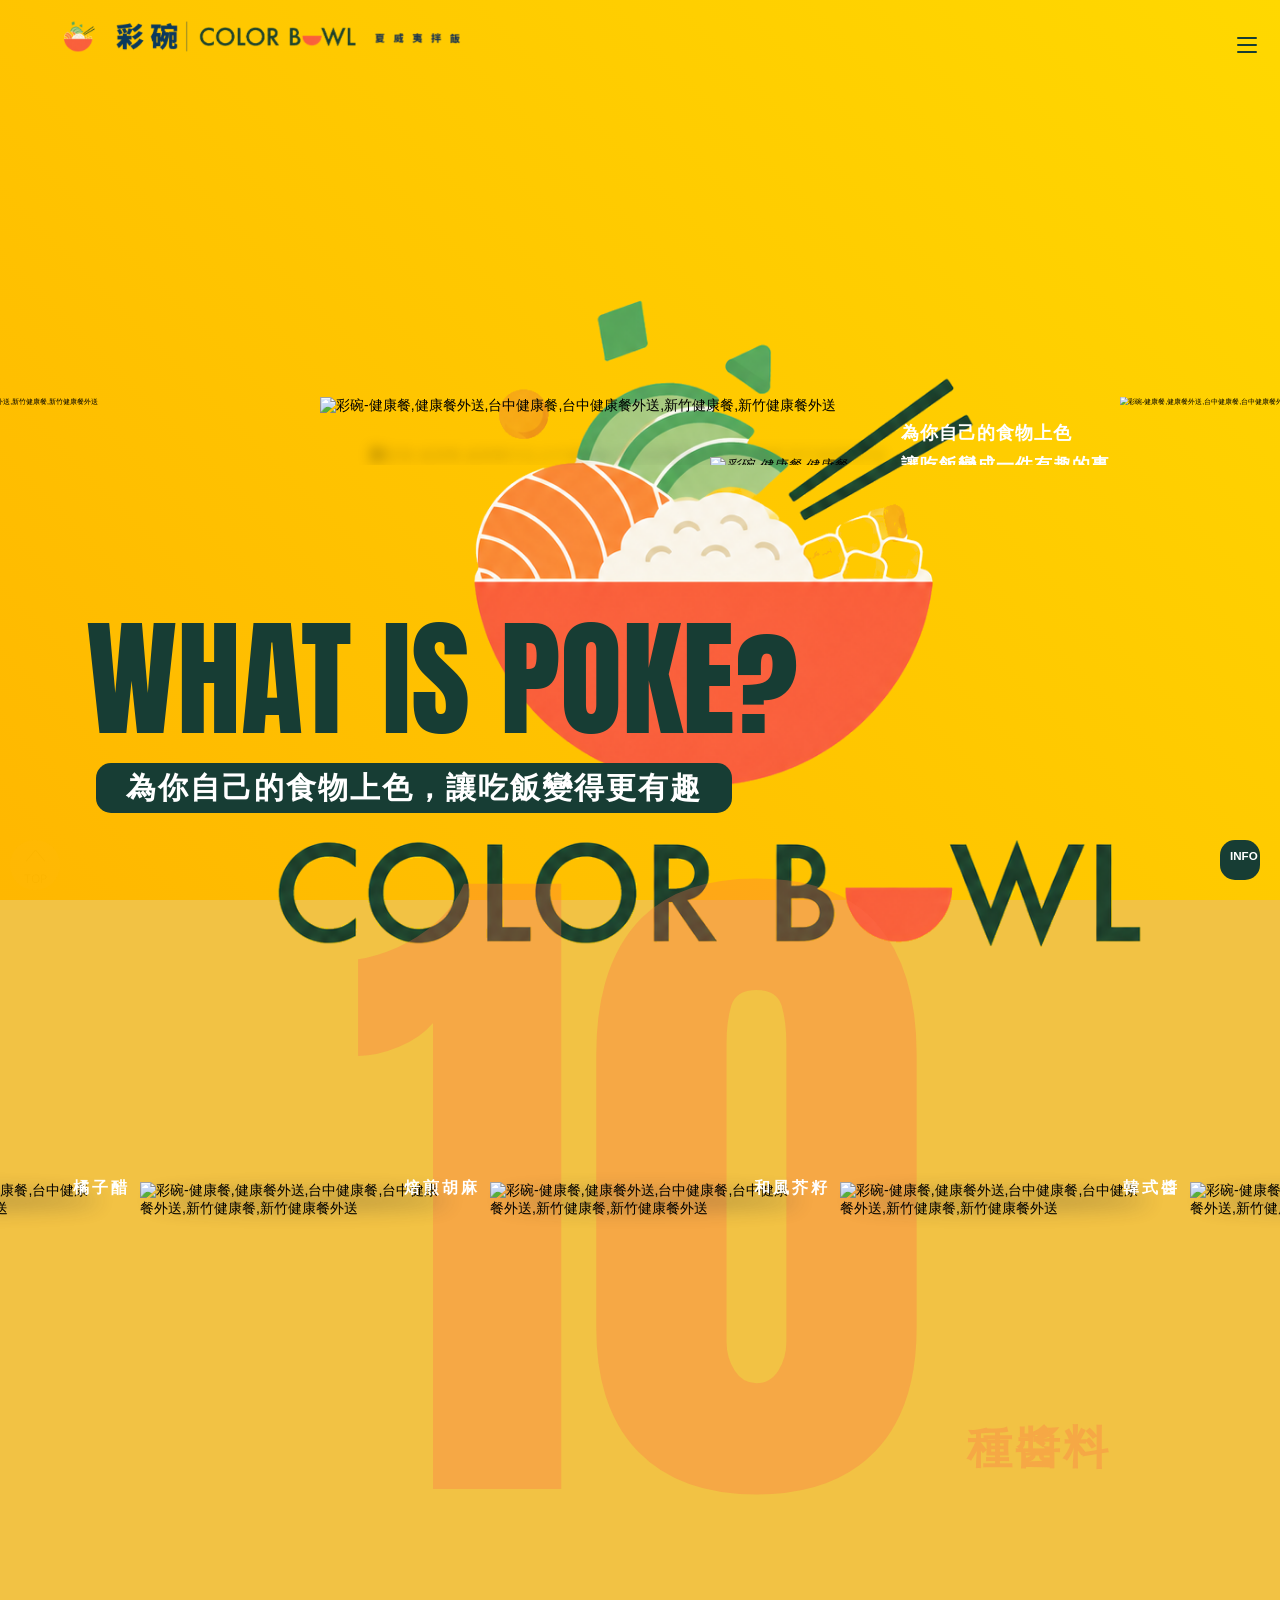
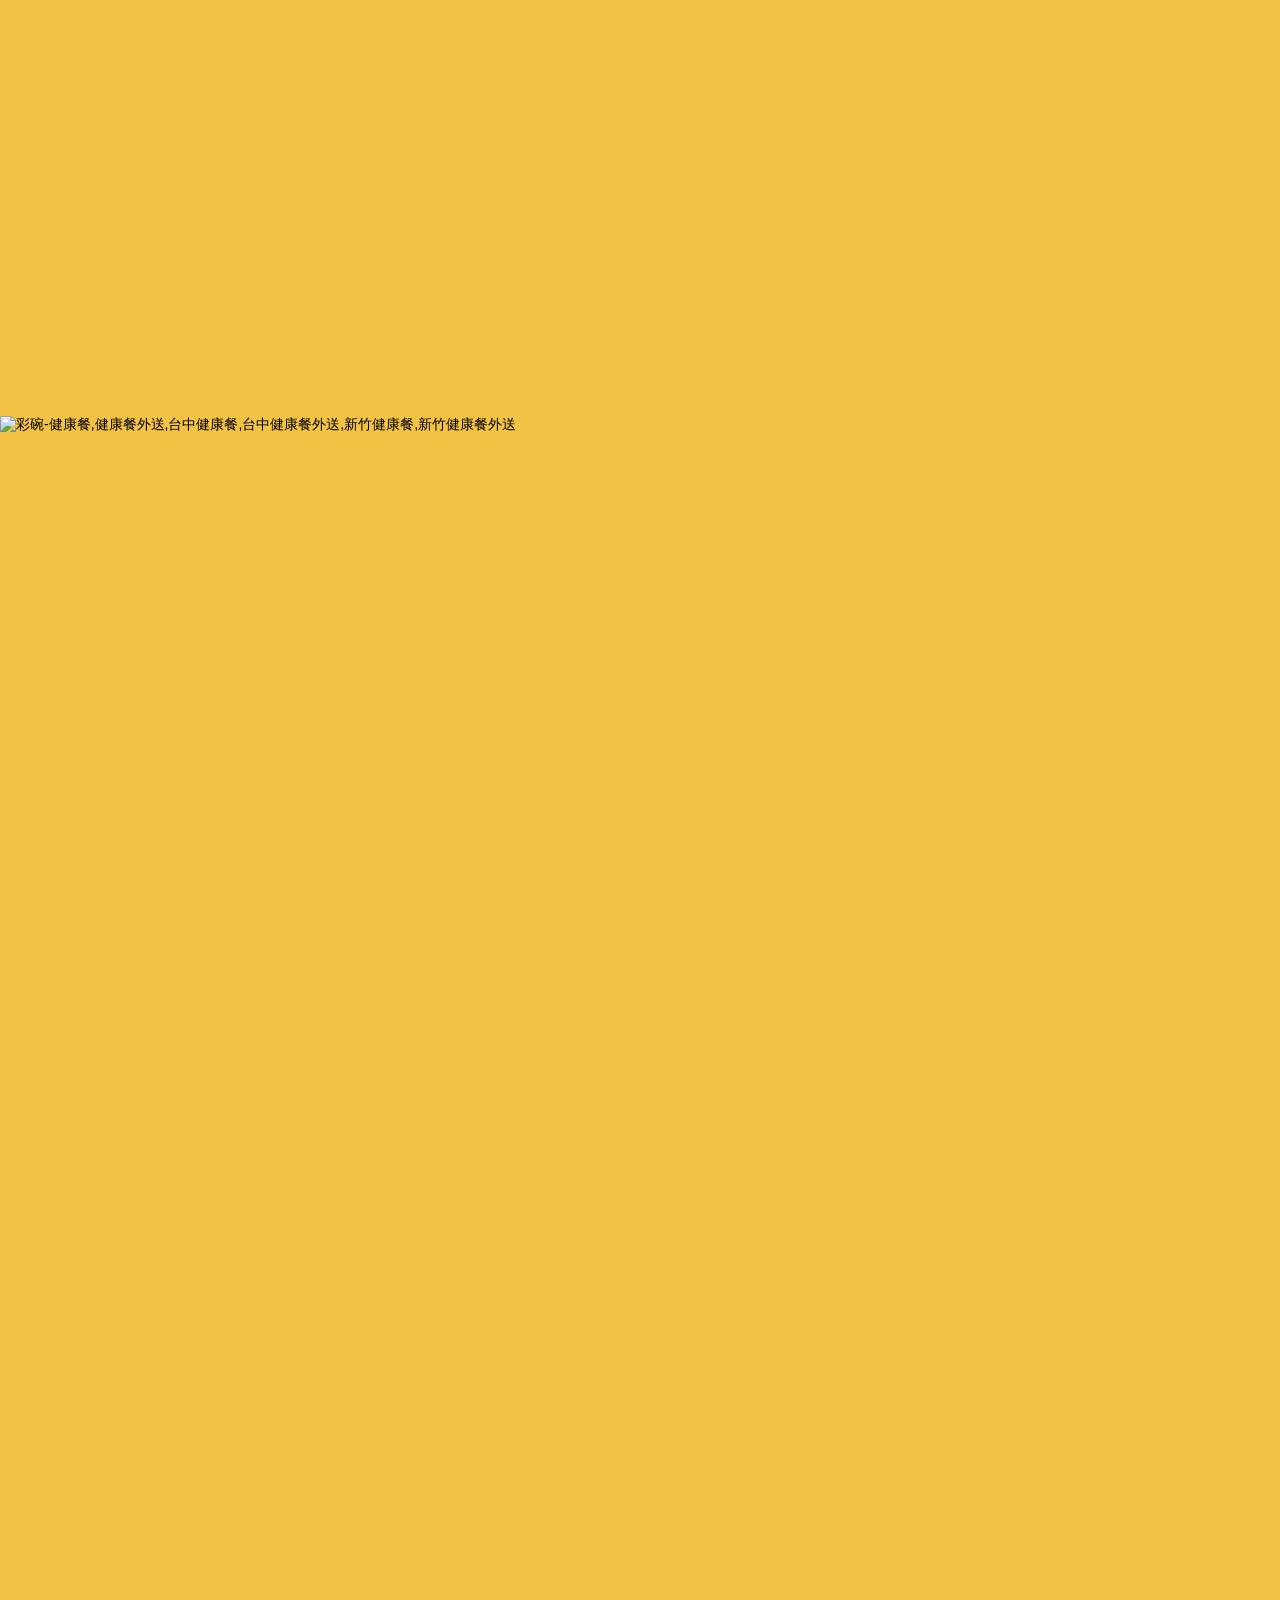
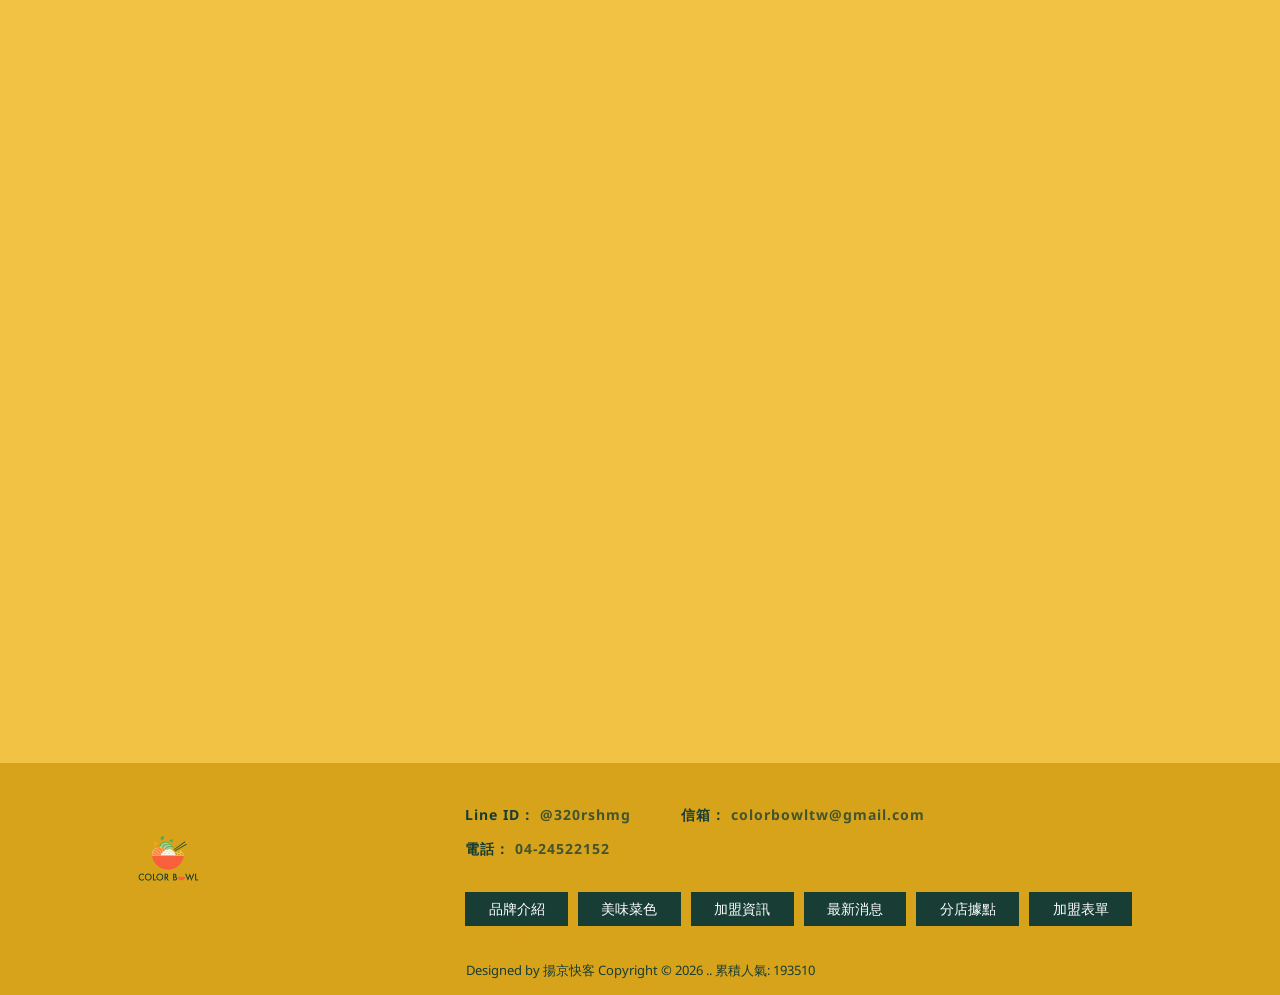
==== index.html @ 0ea14eca "第一次上傳彩碗網站" ====
<!DOCTYPE html>
<html lang="en">
<head>
<!-- 行銷 -->
<!-- Google tag (gtag.js) -->
<script async src="gtag.js"></script>
<script>
  window.dataLayer = window.dataLayer || [];
  function gtag(){dataLayer.push(arguments);}
  gtag('js', new Date());

  gtag('config', 'G-HPN5YJQFW4');
</script><script type="application/ld+json">{
    "@context": "https://schema.org",
    "@graph": [
        {
            "@type": "Organization",
            "@id": "https://www.colorbowlpoke.com#organization",
            "name": "彩碗 ColorBowl Poke || 夏威夷拌飯 || 夏威夷蓋飯 || 健康餐加盟 || 夏威夷拌飯加盟 || 夏威夷蓋飯加盟",
            "url": "https://www.colorbowlpoke.com",
            "logo": "images/new_logo_transparent.png",
            "image": "images/new_logo_transparent.png",
            "contactPoint": {
                "@type": "ContactPoint",
                "telephone": "04-24522152",
                "contactType": "customer service",
                "availableLanguage": [
                    "Chinese"
                ]
            },
            "address": {
                "@type": "PostalAddress",
                "streetAddress": "忠誠街99號1樓",
                "addressLocality": "台中市",
                "addressRegion": "西區",
                "postalCode": "403",
                "addressCountry": "TW"
            },
            "sameAs": [
                "https://www.facebook.com/colorbowlpoke/?locale=zh_TW",
                "https://line.me/R/ti/p/%40320rshmg",
                "https://www.instagram.com/colorbowlpoke/"
            ]
        }
    ]
}</script><link rel="stylesheet" type="text/css" href="https://www.workband.com.tw/module/swiper-bundle.min.css" /><script type="text/javascript" src="https://www.workband.com.tw/module/swiper-bundle.min.js"></script><script type="text/javascript" src="https://www.workband.com.tw/module/swiper-config.js"></script>
<link rel="stylesheet" type="text/css" href="css/all.css" />


<!-- Meta Pixel Code -->
<script>
    ! function(f, b, e, v, n, t, s) {
        if (f.fbq) return;
        n = f.fbq = function() {
            n.callMethod ?
                n.callMethod.apply(n, arguments) : n.queue.push(arguments)
        };
        if (!f._fbq) f._fbq = n;
        n.push = n;
        n.loaded = !0;
        n.version = '2.0';
        n.queue = [];
        t = b.createElement(e);
        t.async = !0;
        t.src = v;
        s = b.getElementsByTagName(e)[0];
        s.parentNode.insertBefore(t, s)
    }(window, document, 'script',
        'https://connect.facebook.net/en_US/fbevents.js');
    fbq('init', '3121396244915921');
    fbq('track', 'PageView');
</script>
<noscript><img height="1" width="1" style="display:none"
        src="https://www.facebook.com/tr?id=3121396244915921&ev=PageView&noscript=1" /></noscript>
<!-- End Meta Pixel Code -->

<!--[if lt IE 9]><script src="js/html5.js"></script><![endif]-->
	<meta charset="UTF-8">
	<meta http-equiv="X-UA-Compatible" content="IE=edge,chrome=1">
	<meta http-equiv="Content-Language" content="zh-Tw">
	<meta http-equiv="Content-Type" content="text/html; charset=utf-8">
	<meta http-equiv="Content-Script-Type" content="text/javascript">
	<meta http-equiv="Content-Style-Type" content="text/css">
	<meta name="viewport" content="width=device-width, initial-scale=1.0">
	
	<meta property="og:locale" content="zh_TW" />
	<meta property="og:type" content="website" />
	<meta property="og:site_name" content="彩碗 ColorBowl Poke || 夏威夷拌飯 || 夏威夷蓋飯 || 健康餐加盟 || 夏威夷拌飯加盟 || 夏威夷蓋飯加盟" />
	<meta property="og:title" content="彩碗 ColorBowl Poke || 夏威夷拌飯 || 夏威夷蓋飯 || 健康餐加盟 || 夏威夷拌飯加盟 || 夏威夷蓋飯加盟" />
	<meta property="og:description" content="搭配醬料拌上米飯或生菜吃，主要以原形食物為主，搭配蛋白質，新鮮的蔬果，非常適合崇尚健康飲食族群。我們發現醬汁是增添豐富口味的精神來源，於是彩碗研發超過10種醬料，加入更多新鮮蔬果、以及多種蛋白質來源選擇，做出風味更多元的多樣搭配吃法，讓客人為自己的食物上色，讓吃飯變得更豐富有趣。" />
	<meta property="og:url" content="www.colorbowlpoke.com" />
		<meta property="og:image" content="images/new_logo_transparent.png" />
	

	<title>彩碗 ColorBowl Poke || 夏威夷拌飯 || 夏威夷蓋飯 || 健康餐加盟 || 夏威夷拌飯加盟 || 夏威夷蓋飯加盟</title>
	<meta name="keywords" content="健康餐,台中健康餐,西區健康餐,新竹健康餐,健康餐外送,台中健康餐外送,西區健康餐外送,新竹健康餐外送,健康餐推薦,台中健康餐推薦,西區健康餐推薦,新竹健康餐推薦,餐飲創業加盟,台中餐飲創業加盟,西區餐飲創業加盟,新竹餐飲創業加盟,健康餐加盟,台中健康餐加盟,西區健康餐加盟,新竹健康餐加盟,夏威夷拌飯加盟,台中夏威夷拌飯加盟,西區夏威夷拌飯加盟,新竹夏威夷拌飯加盟,夏威夷蓋飯加盟,台中夏威夷蓋飯加盟,西區夏威夷蓋飯加盟,新竹夏威夷蓋飯加盟,輕食餐加盟,台中輕食餐加盟,西區輕食餐加盟,新竹輕食餐加盟,輕食餐加盟推薦,台中輕食餐加盟推薦,西區輕食餐加盟推薦,新竹輕食餐加盟推薦,輕食餐創業加盟,台中輕食餐創業加盟,西區輕食餐創業加盟,新竹輕食餐創業加盟,餐飲創業加盟推薦,台中餐飲創業加盟推薦,西區餐飲創業加盟推薦,新竹餐飲創業加盟推薦,餐飲小資創業加盟,台中餐飲小資創業加盟,西區餐飲小資創業加盟,新竹餐飲小資創業加盟,小資創業加盟,台中小資創業加盟,西區小資創業加盟,新竹小資創業加盟,夏威夷拌飯,台中夏威夷拌飯,西區夏威夷拌飯,新竹夏威夷拌飯,夏威夷拌飯外送,台中夏威夷拌飯外送,西區夏威夷拌飯外送,新竹夏威夷拌飯外送夏威夷拌飯推薦,台中夏威夷拌飯推薦,西區夏威夷拌飯推薦,新竹夏威夷拌飯推薦,健康餐店,台中健康餐店,西區健康餐店,新竹健康餐店,減脂餐,台中減脂餐,西區減脂餐,新竹減脂餐,減脂餐外送,台中減脂餐外送,西區減脂餐外送,新竹減脂餐外送,減脂餐推薦,台中減脂餐推薦,西區減脂餐推薦,新竹減脂餐推薦,健身餐,台中健身餐,西區健身餐,新竹健身餐,健身餐推薦,台中健身餐推薦,西區健身餐推薦,新竹健身餐推薦,健身餐外送,台中健身餐外送,西區健身餐外送,新竹健身餐外送,夏威夷蓋飯,台中夏威夷蓋飯,西區夏威夷蓋飯,新竹夏威夷蓋飯,夏威夷蓋飯推薦,台中夏威夷蓋飯推薦,西區夏威夷蓋飯推薦,新竹夏威夷蓋飯推薦,健康餐加盟,台中健康餐加盟,西區健康餐加盟,新竹健康餐加盟,健康餐加盟推薦,台中健康餐加盟推薦,西區健康餐加盟推薦,新竹健康餐加盟推薦,健康餐創業,台中健康餐創業,西區健康餐創業,新竹健康餐創業,外帶夏威夷拌飯,台中外帶夏威夷拌飯,西區外帶夏威夷拌飯,新竹外帶夏威夷拌飯,夏威夷拌飯外送,台中夏威夷拌飯外送,西區夏威夷拌飯外送,新竹夏威夷拌飯外送,夏威夷拌飯加盟,台中夏威夷拌飯加盟,西區夏威夷拌飯加盟,新竹夏威夷拌飯加盟,夏威夷拌飯加盟推薦,台中夏威夷拌飯加盟推薦,西區夏威夷拌飯加盟推薦,新竹夏威夷拌飯加盟推薦,客製化健康餐,台中客製化健康餐,西區客製化健康餐,新竹客製化健康餐,客製化健康餐推薦,台中客製化健康餐推薦,西區客製化健康餐推薦,新竹客製化健康餐推薦,低GI餐盒,台中低GI餐盒,西區低GI餐盒,新竹低GI餐盒,低GI餐盒推薦,台中低GI餐盒推薦,西區低GI餐盒推薦,新竹低GI餐盒推薦,低熱量餐盒,台中低熱量餐盒,西區低熱量餐盒,新竹低熱量餐盒,低熱量餐盒推薦,台中低熱量餐盒推薦,西區低熱量餐盒推薦,新竹低熱量餐盒推薦,辦公室便當,台中辦公室便當,西區辦公室便當,新竹辦公室便當,辦公室便當推薦,台中辦公室便當推薦,西區辦公室便當推薦,新竹辦公室便當推薦," />
	<meta name="description" content="搭配醬料拌上米飯或生菜吃，主要以原形食物為主，搭配蛋白質，新鮮的蔬果，非常適合崇尚健康飲食族群。我們發現醬汁是增添豐富口味的精神來源，於是彩碗研發超過10種醬料，加入更多新鮮蔬果、以及多種蛋白質來源選擇，做出風味更多元的多樣搭配吃法，讓客人為自己的食物上色，讓吃飯變得更豐富有趣。" />
	<link rel="shortcut icon" href="images/new_logo.png">

<!-- -->
<script type="text/javascript" src="js/jquery-1.11.3.min.js"></script>
<script type="text/javascript" src="js/jquery.easing.1.3.js"></script>
<script type="text/javascript" src="js/jquery.mmenu.all.js"></script>

<script type="text/javascript" src="js/swiper-bundle.min.js"></script><!-- update by ping at 202409 -->

<link rel="stylesheet" type="text/css" href="css/normalize.css" />
<link rel="stylesheet" type="text/css" href="css/animate.min.css" />
<link rel="stylesheet" type="text/css" href="css/menu.css" />
<link rel="stylesheet" type="text/css" href="css/menu_v3_2023.css" />
<link rel="stylesheet" type="text/css" href="css/swiper-bundle.min.css" /><!-- update by ping at 202409 -->
<link rel="stylesheet" type="text/css" href="css/custom.css" />


    <script>
      (function () {
        var introKey = "colorbowlLogoIntroSeen";
        try {
          if (sessionStorage.getItem(introKey) === "1") {
            document.documentElement.classList.add("skip-logo-intro");
          } else {
            sessionStorage.setItem(introKey, "1");
          }
        } catch (error) {}
      })();
    </script>
    <!-- NEW LOGO LOADING ANIMATION -->
    <style>
      .skip-logo-intro .action {
        display: none !important;
      }
      .skip-logo-intro .all {
        clip-path: none !important;
        -webkit-clip-path: none !important;
        animation: none !important;
      }
      .skip-logo-intro [data-animate-in].in-view.wait {
        transition-delay: 0s !important;
      }
      .skip-logo-intro .pageIndex .header_area .stellarnav .menu-toggle,
      .skip-logo-intro .pageIndex .stellarnav .call-btn-mobile,
      .skip-logo-intro .pageIndex .stellarnav .location-btn-mobile,
      .skip-logo-intro .pageIndex .nav-header,
      .skip-logo-intro .pageIndex .info_fix {
        opacity: 1 !important;
        animation-delay: 0s !important;
        animation: none !important;
        transform: none !important;
      }
      .action { 
        background: linear-gradient(45deg, #ffb700 0%, #ffd800 100%) !important; 
      }
      .new-action-logo {
        max-width: 280px;
        width: 70vw;
        height: auto;
        opacity: 0;
        transform: scale(0.6);
        animation: logo-entrance 1.8s forwards cubic-bezier(0.175, 0.885, 0.32, 1.275);
        animation-delay: 0.5s;
      }
      @keyframes logo-entrance {
        0% { opacity: 0; transform: scale(0.6); }
        100% { opacity: 1; transform: scale(1); }
      }
    </style>
    
</head>

<body class="pageIndex">

<div id="page">



<header class="header_area">
  <div class="main_header_area animated">
    <div class="container">
      <nav id="navigation1" class="navigation">
        
        <div class="nav-header">
          <a class="nav-brand" href="index.html"><img src="images/nav_logo_colorbowl_new.png" alt="彩碗 ColorBowl Poke || 夏威夷拌飯 || 夏威夷蓋飯 || 健康餐加盟 || 夏威夷拌飯加盟 || 夏威夷蓋飯加盟"/><h1>彩碗 ColorBowl Poke || 夏威夷拌飯 || 夏威夷蓋飯 || 健康餐加盟 || 夏威夷拌飯加盟 || 夏威夷蓋飯加盟</h1></a>
        </div>

        <div class="me_tp_features">
					
										<div class="tp_links">
						<a target="_blank" class="me_tp_fb" href="https://www.facebook.com/colorbowlpoke/?locale=zh_TW"><i class="fa-brands fa-facebook"></i></a>						<a target="_blank" class="me_tp_line" href="https://line.me/R/ti/p/%40320rshmg"><i class="fa-brands fa-line"></i></a>						<a target="_blank" class="me_tp_call" href="tel:04-24522152"><i class="fa-solid fa-phone-volume"></i></a>						<a target="_blank" class="me_tp_mail" href="mailto:colorbowltw@gmail.com"><i class="far fa-envelope"></i></a>						<a class="me_tp_ig" target="_blank" href="https://www.instagram.com/colorbowlpoke/"><i class="fa-brands fa-instagram"></i></a>					</div><!--tp_links-->
					
					<div class="tp_lang">
						                                    					</div><!--tp_links-->

				</div><!--me_tp_features-->

				<div class="stellarnav">
					<ul class="anchorList">
												<li >
								<a href="index.html" >
																	<b>品牌介紹</b>
									<b>About</b>
																</a>
														</li>
												<li >
								<a href="menu.html" >
																	<b>美味菜色</b>
									<b>Dish</b>
																</a>
														</li>
												<li >
								<a href="franchise.html" >
																	<b>加盟資訊</b>
									<b>Franchise</b>
																</a>
														</li>
												<li >
								<a href="news.html" >
																	<b>最新消息</b>
									<b>News</b>
																</a>
														</li>
												<li >
								<a href="location.html" >
																	<b>分店據點</b>
									<b>Location</b>
																</a>
														</li>
												<li >
								<a href="franchise.html" target="_blank">
																	加盟表單																</a>
														</li>
												
						
					</ul>
				</div><!-- .stellarnav -->
				
      </nav><!--navigation-->
    </div>
  </div>
</header>
<div class="bannerindex">
	<div class="swiper-banner">
      <div class="swiper-wrapper">
        <div class="swiper-slide centerBig"><img src="https://www.workband.com.tw/store_image/colorbowl/A173631581259.webp" /></div>        <div class="swiper-slide"><img src="https://www.workband.com.tw/store_image/colorbowl/B173631581308.webp" /></div>                              </div>
    </div>
		<div class="swiper-pagination"></div>
</div>

<script type="text/javascript">
	
  var trList = ['leftUp', 'moveRight', 'moveDown', 'centerBig', 'rightDownBig'];
  var bannerSwiper = new Swiper('.swiper-banner', {
		speed: 1000,
		centeredSlides: true,
		effect: 'fade',
		pagination: {
				el: ".swiper-pagination",
				clickable: true,
		},
		on: {
			slideChangeTransitionStart: function(swiper) {
				let nextSlide = swiper.slides[swiper.activeIndex];
				let randomClass = trList[Math.floor(Math.random() * 5)];
				nextSlide.classList.add(randomClass);
			},
			slideChangeTransitionEnd: function(swiper) {
				let prevSlide = swiper.slides[swiper.previousIndex];
				prevSlide.className = "swiper-slide";
			},
		},
  });
	
	$(document).ready(function() {
		if ($('body').hasClass('hideWindow')){
			bannerSwiper.autoplay.stop();
			$('.swiper-banner').find('.swiper-slide:first-child').removeClass('centerBig')
		} else {
		   bannerSwiper.autoplay.start();
		}
	})
</script>


<div class="mobile_wp">
	</div>


<div id="content_main">

			
	
	    
		
    		
						
	    		
	
	    
		
	<div class="edit_part">
		<section class="show_content fadeInUp animated15">
			<!-- 以下為編輯器 -->
			<section class="animated15 fadeInUp show_content"><script src=https://pic03.eapple.com.tw/yk_js_web/scrollfade.js></script><style>body{margin:0}[data-animate-in]{opacity:0;transition:transform 2s ease,opacity 2s ease}[data-animate-in=up]{transform:translate3d(0,10%,0)}[data-animate-in=left]{transform:translate3d(-5%,0,0)}[data-animate-in=right]{transform:translate3d(5%,0,0)}[data-animate-in=down]{transform:translate3d(0,-10%,0)}[data-animate-in=fadeIn]{transform:translate3d(0,0,0)}[data-animate-in=scaleIn]{transform:scale(.7)}[data-animate-in].in-view{opacity:1;transform:translate3d(0,0,0);-webkit-transform:translate3d(0,0,0);transition:transform 2s ease,opacity 2s ease}[data-animate-in].in-view.wait{transition-delay:5.8s}.headerSticky [data-animate-in].in-view.wait{transition-delay:0s}.fade-in{opacity:0;transition:opacity 1s ease}.edit,.show_content{width:100%;padding:0;margin:auto}.edit_part,.main_part{max-width:100%;padding:0;width:100%}.tag_label{position:absolute}.tag_label h2,.tag_label h3,.tag_label h4,.tag_label h5,.tag_label h6{font-size:0;margin:0;padding:0;opacity:0;display:inline-block}.all *{box-sizing:border-box;word-break:normal}.all{position:relative;max-width:1920px;width:100%;margin:0 auto;overflow:hidden;background-color:transparent;font-family:"Noto Sans TC",sans-serif;font-size:var(--f16);z-index:99999999999999}.all img{width:auto;max-width:100%;vertical-align:middle}.all a{text-decoration:none;color:inherit;transition:.5s ease}.all li{list-style:none}.all ol{padding:0}.all figure,.all h2,.all h3,.all h4,.all h5,.all h6,.all p{margin:0;font-size:inherit}.all section{overflow:initial}.all{--f1000:1000px;--f184:184px;--f140:140px;--f60:60px;--f55:55px;--f40:40px;--f32:32px;--f30:30px;--f24:24px;--f20:20px;--f18:18px;--f16:16px}@media screen and (max-width:1700px){.all{--f1000:55vw;--f184:10vw;--f140:7vw;--f60:50px;--f55:45px;--f40:30px;--f32:28px;--f30:26px;--f24:22px;--f20:18px;--f18:16px;--f16:14px}}@media screen and (max-width:1200px){.all{--f1000:65vw;--f60:6vw;--f55:4vw;--f40:28px;--f32:26px;--f30:24px}}@media screen and (max-width:768px){.all{--f1000:70vw;--f184:10vw;--f140:8vw;--f60:6vw;--f55:4.5vw;--f40:26px;--f32:24px;--f30:22PX;--f24:20px;--f20:14px;--f16:12px}}@media screen and (max-width:600px){.all{--f1000:100vw;--f55:40px;--f40:20px;--f32:26px;--f30:18px;--f24:18px;--f20:12px}}@media screen and (max-width:500px){.all{--f55:35px;--f40:16px;--f32:20px;--f30:16px}}@media screen and (max-width:425px){.all{--f55:30px;--f40:16px;--f32:22px;--f30:14px}}@keyframes wobble-shake{16.65%{transform:rotate(8deg)}33.3%{transform:rotate(-6deg)}49.95%{transform:rotate(4deg)}66.6%{transform:rotate(-2deg)}83.25%{transform:rotate(1deg)}100%{transform:rotate(0)}}@keyframes scale{0%{transform:scale(0);opacity:1}50%{transform:scale(1);opacity:1}95%{opacity:1}100%{transform:scale(1);opacity:0}}@keyframes shake{0%{transform:rotate(5deg)}50%{transform:rotate(-5deg)}100%{transform:rotate(5deg)}}@keyframes updown{0%{transform:translate(0,0)}50%{transform:translate(0,-15px)}100%{transform:translate(0,0)}}@keyframes scroll{0%{rotate:0}100%{rotate:45deg}}@keyframes scroll-2{0%{rotate:0}100%{rotate:10deg}}.index_01{background:url(https://pic03.eapple.com.tw/colorbowl/index_bg01.jpg) top center no-repeat;position:relative}.index_01>figure{width:fit-content;position:absolute;top:100px;right:0}.index_01>figure img{animation:updown 3s infinite}.index_01 section{position:relative;z-index:2;padding:500px 0 0}.index_01 article{position:relative}.index_01 .swiper-slide{padding-bottom:15px;transition:.5s ease;transform-origin:top center;transform:scale(.5)}.index_01 .swiper-slide>img{filter:none;transition:all 1s cubic-bezier(.73, .08, .11, .99)}.index_01 .swiper-slide-active>img{filter:drop-shadow(50px 50px 6px rgba(0, 0, 0, .2));animation:mover 1s ease-out forwards .15s;transition:all 1s cubic-bezier(.73, .08, .11, .99)}.index_01 .swiper-slide-active{position:relative;transform:scale(1)}.index_01 .swiper-slide span{opacity:0;transform:scale(.5);transition:all 1s cubic-bezier(.73, .08, .11, .99)}.index_01 .swiper-slide-active span{opacity:1;transform:scale(1);transition:all 1s cubic-bezier(.73, .08, .11, .99)}.index_01 .swiper-button-next,.index_01 .swiper-button-prev{display:none}.index_01 dl{display:flex;align-items:flex-start;justify-content:space-between;position:absolute;max-width:1655px;width:calc(100% - 40px);top:150px;left:50%;margin:0;transform:translateX(-50%);z-index:2;opacity:0;transition:.5s ease}.index_01 .swiper-slide-active dl{opacity:1}.index_01 dd{max-width:95px;width:100%;margin:0}.index_01 dd img{animation:wobble-shake 1s infinite}.index_01 dt{display:flex;align-items:flex-start;justify-content:space-between;max-width:515px;width:100%;margin:-50px -270px 0 0}.index_01 em{display:block;max-width:242px;width:100%;animation:scale 3s infinite;transform-origin:0 100%;padding-top:40px}.index_01 span{display:block;font-size:var(--f20);font-weight:900;line-height:180%;letter-spacing:1px;color:#fff}.index_bg_01{background:url(https://pic03.eapple.com.tw/colorbowl/index_bg02.jpg) top center no-repeat;background-size:cover}.index_02{margin-top:-155px}.index_02 p:nth-of-type(1){font-size:var(--f20)}.index_02 section{max-width:1525px;width:calc(100% - 40px);margin:0 auto;padding:200px 0 0}.index_02 h6,.index_03 h6{font-family:"Anton SC",sans-serif;font-size:var(--f184);font-weight:400;color:#173D34;line-height:1;margin-left:-10px}.index_02 h5,.index_03 h5,.index_08 h5{width:fit-content;background:#173D34;font-size:var(--f40);font-weight:900;letter-spacing:2px;line-height:1;color:#fff;margin:20px 0;padding:10px 30px;border-radius:15px}.index_02 h5 br{display:none}.index_02 h4,.index_03 h4{font-size:var(--f30);font-weight:900;color:#796c00;letter-spacing:2px;line-height:1;padding:15px 0}.index_03 p:nth-of-type(1){font-size:var(--f20)}.index_02 p,.index_03 p,.index_08 p{letter-spacing:2px;line-height:190%;color:#796c00;padding:20px 0 0}.index_02 p+p,.index_03 p+p,.index_08 p+p{font-weight:300;line-height:200%;font-size:var(--f16);letter-spacing:1px}.index_02 figure{margin-top:-430px}.index_02 figure::after,.index_02 figure::before{content:"";display:block;width:120px;height:0;padding-bottom:10%;position:absolute;background-size:contain;background-repeat:no-repeat;background-position:center}.index_02 figure::before{top:26%;left:19%;background-image:url(https://pic03.eapple.com.tw/colorbowl/emo-02.png);animation:scroll .5s steps(2,jump-none) infinite alternate}.index_02 figure::after{top:10%;right:10%;background-image:url(https://pic03.eapple.com.tw/colorbowl/emo-01.png);animation:scroll .5s steps(2,jump-none) infinite alternate}.index_03{max-width:1580px;width:calc(100% - 40px);margin:0 auto;padding-bottom:200px}.index_03 section{max-width:960px;width:100%;margin:-450px 0 0 auto}.index_03 h6{margin:0;text-align:right}.index_03 h5{margin-left:auto}.index_03 h4,.index_03 p{text-align:right}.index_03 span{font-size:var(--f60)}.index_04{min-height:1000px;display:flex;align-items:center;justify-content:center;position:relative}.index_04::before{content:"";display:block;width:120px;height:0;padding-bottom:10%;position:absolute;background-size:contain;background-repeat:no-repeat;background-position:center;top:10%;left:70%;background-image:url(https://pic03.eapple.com.tw/colorbowl/emo-03.png);animation:scroll .5s steps(2,jump-none) infinite alternate;z-index:99999}.index_04 .swiper-wrapper{width:100%;position:relative;z-index:2}.index_04 .swiper-wrapper{padding:50px 0}.index_04 .swiper-slide{position:relative;transform:scale(1);transition:all .5s cubic-bezier(.73, .08, .11, .99)}.index_04 .swiper-slide::after{content:'';max-width:400px;width:100%;max-height:400px;height:100%;aspect-ratio:1/1;border-radius:50%;background:#333;opacity:.3;position:absolute;right:-10px;bottom:-10px;filter:blur(10px)}.index_04 .swiper-slide:hover{transform:scale(1.1);transition:all .5s cubic-bezier(.73, .08, .11, .99)}.index_04 .swiper-slide img{position:relative;z-index:2}.index_04 h6{font-weight:700;letter-spacing:3px;color:#fff;width:fit-content;margin:-40px 0 0 auto;position:relative;z-index:2;font-size:var(--f18)}.index_04 .swiper-button-next,.index_04 .swiper-button-prev{display:none}.index_04 section{display:flex;align-items:center;justify-content:center;position:absolute;opacity:.3}.index_04 h5{font-family:"Anton SC",sans-serif;font-weight:400;font-size:var(--f1000);line-height:1;color:#FF6B4A}.index_04 s{display:inline-block;animation:shake 2s infinite;text-decoration:none}.index_04 s:nth-of-type(1){transform-origin:center bottom}.index_04 s:nth-of-type(2){transform-origin:center bottom}.index_04 h4{font-size:var(--f55);font-weight:900;letter-spacing:3px;color:#FF6B4A;position:absolute;bottom:100px;right:-180px}.index_bg_02{background:url(https://pic03.eapple.com.tw/colorbowl/index_bg03.jpg) top center no-repeat;background-size:cover}.index_05 section{max-width:1510px;width:calc(100% - 40px);margin:0 auto;padding:500px 0 0}.index_05 h6{font-family:"Anton SC",sans-serif;font-size:var(--f184);font-weight:400;color:#FF6B4A;line-height:1}.index_05 h5{max-width:475px;background:#FF6B4A;padding:10px 30px;margin:20px 0;border-radius:15px;font-size:var(--f40);font-weight:900;letter-spacing:3px;color:#fff;text-align:center}.index_05 h4{font-size:var(--f40);font-weight:900;color:#fff;letter-spacing:3px}.index_05 p{font-size:var(--f20);font-weight:900;letter-spacing:3px;line-height:200%;color:#fff;padding-top:30px}.index_05 p+p{max-width:625px;font-size:var(--f16);font-weight:300;line-height:200%;letter-spacing:1px}.index_05 figure{margin-top:-800px;position:relative}.index_05 figure::before{content:"";display:block;width:66px;height:0;padding-bottom:10%;position:absolute;background-size:contain;background-repeat:no-repeat;background-position:center;top:10%;right:4%;background-image:url(https://pic03.eapple.com.tw/colorbowl/emo-04.png);animation:scroll-2 .5s steps(2,jump-none) infinite alternate;z-index:99999}.index_05 figure::after{content:"";display:block;width:72px;height:0;padding-bottom:10%;position:absolute;background-size:contain;background-repeat:no-repeat;background-position:center;top:44%;left:34%;background-image:url(https://pic03.eapple.com.tw/colorbowl/emo-05.png);animation:scroll-2 .5s steps(2,jump-none) infinite alternate;z-index:99999}.index_05 i{display:block;width:fit-content;margin:0 -20px 0 auto;position:relative;z-index:2;animation:shake 5s infinite;transform-origin:100% 50%}.index_05 em{display:block;max-width:1224px;width:85%;margin:-320px auto 0;text-align:right}.index_06 section{padding:80px 0 0;position:relative}.index_06 em{display:block;width:fit-content;margin:0 auto}.index_06 em img{animation:updown 2s infinite}.index_06 article{max-width:1550px;width:100%;position:absolute;left:50%;top:58%;transform:translate(-50%,-50%);color:#fff}.index_06 h6{font-family:"Anton SC",sans-serif;font-size:var(--f140);font-weight:400;line-height:1}.index_06 h5{font-size:var(--f32);font-weight:900;letter-spacing:3px;line-height:1;position:absolute;right:0;top:50%}.index_bg_03{background:url(https://pic03.eapple.com.tw/colorbowl/index_bg04.jpg) top center no-repeat;background-size:cover;color:#fff}.index_07{max-width:1655px;width:calc(100% - 40px);margin:-1px auto;padding:300px 0 300px}.index_07 section{max-width:1590px;width:100%;margin:0 0 0 auto}.index_07 h6,.index_08 h6{font-family:"Anton SC",sans-serif;font-size:var(--f184);font-weight:400;line-height:1.2}.index_07 h5{display:flex;align-items:flex-end;justify-content:center;max-width:480px;background:#8DA373;border-radius:15px;padding:10px 30px;margin:20px 0 0;font-size:var(--f40);font-weight:900;letter-spacing:3px}.index_07 b{display:block;margin:0 0 5px 20px;font-size:var(--f16)}.index_07 dl{display:flex;align-items:center;justify-content:space-between;max-width:1590px;margin:-20px 0 0 auto}.index_07 dd{max-width:710px;width:100%;margin:0;padding-right:20px}.index_07 p{font-weight:900;letter-spacing:3px;line-height:190%;padding:15px 0;border-bottom:1px solid #fff}.index_07 dt{max-width:823px;width:100%;border-radius:20px;overflow:hidden}.index_08 dl{display:grid;max-width:1780px;margin:0}.index_08 dd{max-width:1000px;width:100%;margin:-500px 0 0 auto;order:1;z-index:999}.index_08 h5{max-width:300px;background:#8DA373;text-align:center}.index_08 h4{font-size:var(--f24);font-weight:900;letter-spacing:3px;padding:50px 0 0}.index_08 p{color:#fff}.index_08 p:nth-of-type(1){font-size:var(--f20)}.index_08 figure{max-width:1537px;width:calc(100% - 40px);margin:0 auto;padding:150px 0}@media screen and (max-width:1800px){.index_01>figure{width:90%}}@media screen and (max-width:1700px){.index_02{margin:0}.index_02 section,.index_03,.index_05 section,.index_07,.index_08 figure{width:85%}.index_02 section{padding-bottom:50px}.index_05 section{padding-top:400px}.index_05 h5,.index_07 h5{max-width:395px}.index_05 figure{margin-top:-35vw}.index_05 figure::after{top:45%}.index_05 i{width:60%}.index_05 em{width:75%;margin-top:-10vw}.index_06 article{width:85%;max-width:1320px}.index_06 h6{line-height:120%}.index_06 h5{font-size:var(--f30);top:55%}.index_07{padding:300px 0}.index_08 dt{max-width:800px}}@media screen and (max-width:1560px){.index_01 .swiper-slide{padding-bottom:50px}.index_01 dl{top:100px}.index_02{margin:0}.index_05 figure{margin-top:-41vw}.index_07 dl{margin:0 auto}.index_07 dd{max-width:520px}}@media screen and (max-width:1500px){.index_01 dd{max-width:80px}.index_01 dt{margin:-50px -170px 0 0;max-width:400px}.index_01 em{max-width:150px}}@media screen and (max-width:1440px){.index_01 dl{top:70px}.index_02 figure::after,.index_02 figure::before{padding-bottom:5%}.index_04{min-height:auto;padding:100px 0}.index_04::before{top:0;padding-bottom:7%}.index_04 h6{margin:-40px -40px 0 auto}.index_04 h4{bottom:65px}.index_07{padding:200px 0}.index_08 dd{max-width:1000px;width:fit-content;margin:-500px auto 0 auto}}@media screen and (max-width:1400px){.index_03{padding-bottom:100px}.index_06 article{max-width:1320px}.index_06 h5{font-size:var(--f24);top:55%}.index_07{padding:250px 0}.index_08 dd{margin-top:-400px}}@media screen and (max-width:1340px){.index_01 section{padding-top:31vw}.index_02 section{padding:150px 0 50px}.index_02 figure{margin-top:-25vw}.index_05 section{padding-top:350px}.index_05 figure{margin-top:-40vw}.index_05 i{max-width:1072px;width:65%}.index_05 em{margin-top:-20vw}.index_07{padding:150px 0}.index_07 dl{padding-top:50px}.index_08 dt{max-width:600px}.index_07 dt img{min-height:500px;object-fit:cover}.index_08 figure{padding:100px 0}}@media screen and (max-width:1200px){.index_01 dt{max-width:400px}.index_01 em{max-width:150px}.index_02 figure{margin-top:-20vw}.index_04 h4{right:0;bottom:-30px;font-size:var(--f55)}.index_05 section{padding-top:300px}.index_05 figure{margin-top:-20vw}.index_05 figure::before{top:7%;right:1%}.index_05 figure::after{top:30%;left:34%}.index_05 i{width:50%}.index_07{padding:100px 0}.index_07 dl{margin:0 auto;padding-top:20px}.index_08 dd{margin-top:-120px}}@media screen and (max-width:1150px){.index_01 dl{top:-60px;min-height:100%;width:100%}.index_01 dd{padding-top:10vw;max-width:65px}.index_01 dt{flex-flow:wrap-reverse;max-width:340px;position:absolute;right:0;bottom:50px}.index_01 span{display:block;width:100%;margin:0 0 0 auto;text-shadow:0 0 10px #000;letter-spacing:2px}}@media screen and (max-width:1085px){.index_06 h5{position:initial;padding:20px 0 0;text-align:right}.index_06 article{top:50%}}@media screen and (max-width:1024px){.index_01 dt{max-width:250px}.index_02 section{padding-top:100px}.index_03{margin-top:80px}.index_03 section{margin-top:-30vw}.index_04{padding:80px 0}.index_07 section{max-width:823px;margin:0 auto}.index_07 dl{flex-flow:wrap-reverse;justify-content:center;padding-top:30px}.index_07 dt img{min-height:auto}.index_07 dd{max-width:823px;padding:20px 0 0}.index_08 figure{padding:100px 0}}@media screen and (max-width:900px){.index_05 figure{margin-top:0}.index_05 p+p{max-width:100%}.index_05 figure::after{top:19%;left:34%}.index_05 figure::before{top:6%;right:28%;transform:rotate(234deg)}}@media screen and (max-width:768px){.index_01>figure{position:initial;padding-top:20vw;width:calc(100% - 20px);margin:0 0 0 auto}.index_01>figure img{min-height:70vw;object-fit:cover;object-position:left center}.index_01 section{padding:0;margin-top:-40vw}.index_01 dt{margin-right:-100px}.index_01 em{max-width:150px;padding-top:15px}.index_02 section,.index_03,.index_05 section,.index_06 article,.index_07,.index_08 figure{width:calc(100% - 40px)}.index_02 section{padding-top:80px}.index_02 figure{margin-top:-10vw}.index_02 figure::after{top:9%;right:7%}.index_03{padding-bottom:80px}.index_04 h4{width:100%;right:0;text-align:center}.index_05 section{padding-top:250px}.index_05 p br{display:none}.index_05 h5{width:fit-content}.index_06 article{position:initial;transform:none;margin:0 auto;padding:50px 0 20px}.index_07,.index_08 figure{padding:80px 0}.index_07 h5{max-width:350px}.index_08 dd{margin:-35vw auto 0;width:calc(100% - 40px)}.index_08 figure{padding:100px 0}.index_08 dt{width:80%}.index_02 p+p br,.index_03 p+p br,.index_08 p+p br{display:none}.index_02 p br,.index_03 p br,.index_08 p br{display:none}}@media screen and (max-width:600px){.index_01>figure{padding-top:22vw}.index_01>figure img{min-height:65vw}.index_01 .swiper{padding-bottom:120px}.index_01 .swiper-slide-active>img{filter:drop-shadow(30px 30px 6px rgba(0, 0, 0, .2))}.index_01 dl{top:0}.index_01 dd{max-width:50px;padding-top:12vw}.index_01 dt{flex-flow:wrap}.index_01 dt{bottom:0;max-width:300px;margin:-50px 0 0}.index_01 em{max-width:100px;transform-origin:top left;margin:0 auto;padding:0}.index_01 em img{transform:scaleX(-1)}.index_01 span{position:relative;z-index:3;text-align:right;padding:20px 0 0}.index_02 section,.index_06 section{padding-top:50px}.index_02 h6,.index_03 h6{margin:0}.index_02 h4,.index_02 h5,.index_03 h5,.index_06 h5{line-height:150%}.index_02 h5 br{display:block}.index_03{padding-bottom:50px}.index_03 h5{max-width:fit-content}.index_04{padding:50px 0}.index_05 section{padding-top:200px}.index_05 p{font-weight:600;font-size:var(--f20);padding-top:20px}.index_06 h6{line-height:120%}.index_07{padding:50px 0}.index_08 figure{padding:50px 0}.index_08 dd{margin-top:-20vw}.index_08 h4{padding:0}}@media screen and (max-width:500px){.index_01 .swiper{padding-bottom:80px}.index_02 figure::after{top:8%;right:0}.index_02 h5{margin-bottom:0}.index_03 h4{padding:0}.index_06 h5{font-size:14px}}@media screen and (max-width:450px){.index_05 section{padding-top:150px}}@media screen and (max-width:425px){.index_01 .swiper{padding-bottom:0}.index_01 em{margin:0 10% 0 auto;max-width:80px}.index_01 dd{padding-top:5vw}.index_02 h5,.index_03 h5,.index_07 h5{padding:10px}.index_08 figure{padding:30px 0}}@keyframes mover{0%{transform:scale(1,1)}10%{transform:scale(1.1,.9)}30%{transform:scale(.9,1.1)}50%{transform:scale(1.05,.95)}100%{transform:scale(1,1)}}.all{clip-path:circle(0 at 50% 50vh);animation:show-bg 2s forwards cubic-bezier(.15,.58,.92,-.4);animation-delay:5s;z-index:99999999999999}@keyframes show-bg{0%{clip-path:circle(0 at 50% 50vh)}99%{clip-path:circle(2000px at 50% 50vh)}100%{clip-path:none}}.action{display:block;position:fixed;top:0;left:0;background:linear-gradient(45deg,#ffb700 0,#ffd800 100%);width:100%;height:100%;pointer-events:none;z-index:99}.new-action-logo{max-width:280px;width:70vw;height:auto;opacity:0;transform:scale(0.6);animation:logo-entrance 1.8s forwards cubic-bezier(0.175,0.885,0.32,1.275);animation-delay:0.5s}@keyframes logo-entrance{0%{opacity:0;transform:scale(0.6)}100%{opacity:1;transform:scale(1)}}.action .action-logo{display:block;width:fit-content;height:auto;position:fixed;top:50%;left:50%;transform:translate(-50%,-50%);animation:show-small 1s forwards cubic-bezier(.71,.11,.12,.92);animation-delay:4.2s}@keyframes show-small{0%{transform:translate(-50%,-50%) scale(1)}40%{transform:translate(-50%,-50%) scale(1.2)}100%{transform:translate(-50%,-50%) scale(0)}}.action .action-logo i{display:block;position:absolute;top:50%;left:50%;transform:translate(-50%,-50%)}.action .action-logo i.action-logo-1{transform:translate(-50%,-1000px);animation:down 1.5s forwards cubic-bezier(.33,.01,.36,.75)}@keyframes down{0%{transform:translate(-50%,-1000px)}80%{transform:translate(-50%,-50%)}90%{transform:translate(-50%,-55%)}100%{transform:translate(-50%,-50%)}}.action-logo .action-food{opacity:0;animation:food 3s forwards cubic-bezier(.1,.99,.36,.75);animation-delay:1s}@keyframes food{0%{transform:translate(-50%,-50%) scale(0);opacity:0}70%{transform:translate(-50%,-50%) scale(1.5);opacity:1}80%{transform:translate(-50%,-50%) scale(1);opacity:1}90%{transform:translate(-50%,-50%) scale(1.1);opacity:1}100%{transform:translate(-50%,-50%) scale(1);opacity:1}}.action-logo-6{opacity:0;transform-origin:52% 48%;animation:stick 3s forwards cubic-bezier(.1,.99,.36,.75);animation-delay:1s}@keyframes stick{0%{transform:translate(-50%,-50%) scale(0);opacity:0}70%{transform:translate(-50%,-50%) scale(1.5) rotate(0);opacity:1}80%{transform:translate(-50%,-50%) scale(1) rotate(0);opacity:1}90%{transform:translate(-50%,-50%) scale(1.2) rotate(20deg);opacity:1}100%{transform:translate(-50%,-50%) scale(1) rotate(0);opacity:1}}.action-font{width:374px;height:270px;overflow:hidden}.action-font img{transform:translateY(500px);animation:show-font .7s forwards cubic-bezier(.15,.92,.49,.96)}.action-logo-7 img{animation-delay:.7s}.action-logo-8 img{animation-delay:.9s}.action-logo-9 img{animation-delay:1s}.action-logo-10 img{animation-delay:1.1s}.action-logo-11 img{animation-delay:1.2s}.action-logo-12 img{animation-delay:1.3s}.action-logo-13 img{animation-delay:1.4s}.action-logo-14 img{animation-delay:1.5s}.action-logo-15 img{animation-delay:1.6s}@keyframes show-font{0%{transform:translateY(500px) scale(1,0);opacity:1}100%{transform:translateY(0) scale(1,1);opacity:1}}@media screen and (max-width:600px){.action .action-logo{transform:translate(-50%,-50%) scale(.7)}@keyframes show-small{0%{transform:translate(-50%,-50%) scale(.7)}40%{transform:translate(-50%,-50%) scale(1)}100%{transform:translate(-50%,-50%) scale(0)}}}</style><div class="action"><div class="action-logo"><img src="images/new_logo_transparent.png" alt="彩碗 ColorBowl Poke" class="new-action-logo"></div></div><div class="all"><div class=tag_label><h2>健康餐</h2><h3>台中健康餐</h3><h4>西區健康餐</h4><h5>新竹健康餐</h5><h6>健康餐外送</h6></div><div class=index_01><figure data-animate-in=down class="in-view wait" id="hero-logo-container"><img alt=彩碗-健康餐,健康餐外送,台中健康餐,台中健康餐外送,新竹健康餐,新竹健康餐外送 src="images/new_logo_transparent.png"></figure><section class=in-view data-animate-in=up><article><div class="in-view bowl swiper swiper-backface-hidden swiper-horizontal swiper-initialized"data-animate-in=up><div class=swiper-wrapper style=transition-duration:0s;transform:translate3d(-1702.22px,0,0);transition-delay:0s aria-live=off id=swiper-wrapper-e10411eaafe899052><div class=swiper-slide aria-label="3 / 4"role=group data-swiper-slide-index=2 style=width:1063.89px><img alt=彩碗-健康餐,健康餐外送,台中健康餐,台中健康餐外送,新竹健康餐,新竹健康餐外送 src=https://pic03.eapple.com.tw/colorbowl/index_bowl_01.png><dl><dd><img alt=彩碗-健康餐,健康餐外送,台中健康餐,台中健康餐外送,新竹健康餐,新竹健康餐外送 src=https://pic03.eapple.com.tw/colorbowl/index_02.png><dt><em><img alt=彩碗-健康餐,健康餐外送,台中健康餐,台中健康餐外送,新竹健康餐,新竹健康餐外送 src=https://pic03.eapple.com.tw/colorbowl/index_03.png></em><span>為你自己的食物上色<br>讓吃飯變成一件有趣的事</span></dt></dl></div><div class="swiper-slide swiper-slide-prev"aria-label="4 / 4"role=group data-swiper-slide-index=3 style=width:1063.89px><img alt=彩碗-健康餐,健康餐外送,台中健康餐,台中健康餐外送,新竹健康餐,新竹健康餐外送 src=https://pic03.eapple.com.tw/colorbowl/index_bowl_02.png><dl><dd><img alt=彩碗-健康餐,健康餐外送,台中健康餐,台中健康餐外送,新竹健康餐,新竹健康餐外送 src=https://pic03.eapple.com.tw/colorbowl/index_02.png><dt><em><img alt=彩碗-健康餐,健康餐外送,台中健康餐,台中健康餐外送,新竹健康餐,新竹健康餐外送 src=https://pic03.eapple.com.tw/colorbowl/index_03.png></em><span>為你自己的食物上色<br>讓吃飯變成一件有趣的事</span></dt></dl></div><div class="swiper-slide swiper-slide-active"aria-label="1 / 4"role=group data-swiper-slide-index=0 style=width:1063.89px><img alt=彩碗-健康餐,健康餐外送,台中健康餐,台中健康餐外送,新竹健康餐,新竹健康餐外送 src=https://pic03.eapple.com.tw/colorbowl/index_bowl_03.png><dl><dd><img alt=彩碗-健康餐,健康餐外送,台中健康餐,台中健康餐外送,新竹健康餐,新竹健康餐外送 src=https://pic03.eapple.com.tw/colorbowl/index_02.png><dt><em><img alt=彩碗-健康餐,健康餐外送,台中健康餐,台中健康餐外送,新竹健康餐,新竹健康餐外送 src=https://pic03.eapple.com.tw/colorbowl/index_03.png></em><span>為你自己的食物上色<br>讓吃飯變成一件有趣的事</span></dt></dl></div><div class="swiper-slide swiper-slide-next"aria-label="2 / 4"role=group data-swiper-slide-index=1 style=width:1063.89px><img alt=彩碗-健康餐,健康餐外送,台中健康餐,台中健康餐外送,新竹健康餐,新竹健康餐外送 src=https://pic03.eapple.com.tw/colorbowl/index_bowl_04.png><dl><dd><img alt=彩碗-健康餐,健康餐外送,台中健康餐,台中健康餐外送,新竹健康餐,新竹健康餐外送 src=https://pic03.eapple.com.tw/colorbowl/index_02.png><dt><em><img alt=彩碗-健康餐,健康餐外送,台中健康餐,台中健康餐外送,新竹健康餐,新竹健康餐外送 src=https://pic03.eapple.com.tw/colorbowl/index_03.png></em><span>為你自己的食物上色<br>讓吃飯變成一件有趣的事</span></dt></dl></div></div><div class=swiper-button-next aria-label="Next slide"role=button aria-controls=swiper-wrapper-e10411eaafe899052 tabindex=0> </div><div class=swiper-button-prev aria-label="Previous slide"role=button aria-controls=swiper-wrapper-e10411eaafe899052 tabindex=0> </div><span aria-atomic=true aria-live=assertive class=swiper-notification></span></div></article></section></div><div class=index_bg_01><div class=index_02><section><h6 data-animate-in=down class=in-view>WHAT IS POKE?</h6><h5 data-animate-in=down class=in-view>為你自己的食物上色，讓吃飯變得更有趣</h5><h4 data-animate-in=down>夏威夷拌飯，英文名叫Poke (Pok-keh)，意指「切塊」</h4><p data-animate-in=up>是一種源自於夏威夷人料理生魚的料理方式，<br>Poke料理主要以原形食物為主，搭配蛋白質及新鮮的蔬果，<br>最後加入醬料拌上米飯或生菜吃，非常適合崇尚健康飲食族群。<p data-animate-in=up>A method of cuisine originating from Hawaiian raw fish dishes,<br>Poke primarily features whole foods paired with proteins and fresh vegetables.<br>Finally, it is mixed with sauces and served over rice or lettuce,<br>making it perfect for health-conscious individuals.</section><figure data-animate-in=up><img alt=彩碗-健康餐,健康餐外送,台中健康餐,台中健康餐外送,新竹健康餐,新竹健康餐外送 src=https://pic03.eapple.com.tw/colorbowl/index_04.png></figure></div><div class=index_03><section><h6 data-animate-in=down>RICH FLAVOR</h6><h5 data-animate-in=down>我們發現醬汁是增添豐富口味的精神來源</h5><h4 data-animate-in=down>彩碗研發超過<span>10</span>種醬料</h4><p data-animate-in=up>加入更多新鮮蔬果、以及多種蛋白質來源選擇，做出風味更多元的多樣搭配吃法，<br>讓客人為自己的食物上色，讓吃飯變得更豐富有趣<p data-animate-in=up>Add more fresh fruits and vegetables,<br>along with various protein options, to diverse and flavorful combinations.<br>Let customers color their own meals, making dining more vibrant and enjoyable.</section></div><div class=index_04><div class="swiper swiper-backface-hidden swiper-horizontal swiper-initialized sauce"><div class=swiper-wrapper style=transition-duration:.3s;transform:translate3d(-2666.79px,0,0) aria-live=off id=swiper-wrapper-76a910bb01101bec0c><div class=swiper-slide aria-label="4 / 8"role=group data-swiper-slide-index=3 style=width:511.429px;margin-right:50px><article><img alt=彩碗-健康餐,健康餐外送,台中健康餐,台中健康餐外送,新竹健康餐,新竹健康餐外送 src=https://pic03.eapple.com.tw/colorbowl/index_sauce_03.png><h6>橘子醋</h6></article></div><div class=swiper-slide aria-label="5 / 8"role=group data-swiper-slide-index=4 style=width:511.429px;margin-right:50px><article><img alt=彩碗-健康餐,健康餐外送,台中健康餐,台中健康餐外送,新竹健康餐,新竹健康餐外送 src=https://pic03.eapple.com.tw/colorbowl/index_sauce_04.png><h6>焙煎胡麻</h6></article></div><div class=swiper-slide aria-label="6 / 8"role=group data-swiper-slide-index=5 style=width:511.429px;margin-right:50px><article><img alt=彩碗-健康餐,健康餐外送,台中健康餐,台中健康餐外送,新竹健康餐,新竹健康餐外送 src=https://pic03.eapple.com.tw/colorbowl/index_sauce_05.png><h6>和風芥籽</h6></article></div><div class=swiper-slide aria-label="7 / 8"role=group data-swiper-slide-index=6 style=width:511.429px;margin-right:50px><article><img alt=彩碗-健康餐,健康餐外送,台中健康餐,台中健康餐外送,新竹健康餐,新竹健康餐外送 src=https://pic03.eapple.com.tw/colorbowl/index_sauce_06.png><h6>韓式醬</h6></article></div><div class="swiper-slide swiper-slide-prev"aria-label="8 / 8"role=group data-swiper-slide-index=7 style=width:511.429px;margin-right:50px><article><img alt=彩碗-健康餐,健康餐外送,台中健康餐,台中健康餐外送,新竹健康餐,新竹健康餐外送 src=https://pic03.eapple.com.tw/colorbowl/index_sauce_08.png><h6>蜀香干鍋醬</h6></article></div><div class="swiper-slide swiper-slide-active"aria-label="1 / 8"role=group data-swiper-slide-index=0 style=width:511.429px;margin-right:50px><article><img alt=彩碗-健康餐,健康餐外送,台中健康餐,台中健康餐外送,新竹健康餐,新竹健康餐外送 src=https://pic03.eapple.com.tw/colorbowl/index_sauce_09.png><h6>夏威夷燒烤醬</h6></article></div><div class="swiper-slide swiper-slide-next"aria-label="2 / 8"role=group data-swiper-slide-index=1 style=width:511.429px;margin-right:50px><article><img alt=彩碗-健康餐,健康餐外送,台中健康餐,台中健康餐外送,新竹健康餐,新竹健康餐外送 src=https://pic03.eapple.com.tw/colorbowl/index_sauce_01.png><h6>經典醬油</h6></article></div><div class=swiper-slide aria-label="3 / 8"role=group data-swiper-slide-index=2 style=width:511.429px;margin-right:50px><article><img alt=彩碗-健康餐,健康餐外送,台中健康餐,台中健康餐外送,新竹健康餐,新竹健康餐外送 src=https://pic03.eapple.com.tw/colorbowl/index_sauce_02.png><h6>辣味美乃滋</h6></article></div></div><div class=swiper-button-next aria-label="Next slide"role=button aria-controls=swiper-wrapper-76a910bb01101bec0c tabindex=0> </div><div class=swiper-button-prev aria-label="Previous slide"role=button aria-controls=swiper-wrapper-76a910bb01101bec0c tabindex=0> </div><span aria-atomic=true aria-live=assertive class=swiper-notification></span></div><section><h5><s>1</s><s>0</s></h5><h4>種醬料</h4></section></div></div><div class=index_bg_02><div class=index_05><section><h6 data-animate-in=down>FOUNDING PURPOSE</h6><h5 data-animate-in=down>彩碗創立的初衷</h5><h4 data-animate-in=down>「彩碗」是一間源自台灣的創新餐飲品牌</h4><p data-animate-in=up>結合夏威夷Poke Bowl的自由混搭精神與<br>在地食材的美味底蘊，打造出屬於亞洲人的拌飯文化。<br>你可以自由選擇主食、蛋白、配料與醬料，調出你今天的心情風味。<br><br>我們不標榜健康，而是把<br>**「好吃」與「原型食物」**找到一個剛剛好的平衡。<br>不論你是注重營養、追求輕盈，<br>還是想大口吃肉，我們都能讓你吃得滿足又安心。<p data-animate-in=up>ColorBowl Poke was inspired by the founder’s encounter with Poke cuisine during a trip, deeply captivated by its unique dining style. Combining diverse flavors from Chinese, Western, and Japanese cuisines, the founder opened the first store in Taichung's West District in 2020, aiming to introduce Poke cuisine to more people.</section><figure><i data-animate-in=right><img alt=彩碗-健康餐,健康餐外送,台中健康餐,台中健康餐外送,新竹健康餐,新竹健康餐外送 src=https://pic03.eapple.com.tw/colorbowl/index_05.png></i><em data-animate-in=up><img alt=彩碗-健康餐,健康餐外送,台中健康餐,台中健康餐外送,新竹健康餐,新竹健康餐外送 src=https://pic03.eapple.com.tw/colorbowl/index_06.png></em></figure></div><div class=index_06><section><em data-animate-in=down><img alt=彩碗-健康餐,健康餐外送,台中健康餐,台中健康餐外送,新竹健康餐,新竹健康餐外送 src=https://pic03.eapple.com.tw/colorbowl/index_07.svg></em><article><h6 data-animate-in=up>I’M HEALTHY BUT NOT<br>EMPHASIZING IT<br>—YOU’LL NOTICE IT NATURALLY.</h6><h5 data-animate-in=right>“我很健康但不主打健康，你看得出來就好”</h5></article><figure><img alt=彩碗-健康餐,健康餐外送,台中健康餐,台中健康餐外送,新竹健康餐,新竹健康餐外送 src=https://pic03.eapple.com.tw/colorbowl/index_08.png></figure></section></div></div><div class=index_bg_03><div class=index_07><section data-animate-in=left><h6>STORE EXPANSION HISTORY</h6><h5>展店歷程 <b>(＊為直營店)</b></h5></section><dl><dd data-animate-in=left><p>2026 COMING SOON ＊台北興安店、高雄三多店、＊林口長庚店、台中南屯店<p>2025 HERE WE ARE 台南金華店、＊桃園南崁店、彰化民族店<p>2024 STILL TRYING 新竹金山店、竹北博愛店、＊中壢站前店<p>2023 KEEP GOING ＊台中東海店、員林靜修店、高雄巨蛋店、台中五義店<p>2022 LET’S DO IT ＊台中西屯店、台中北平店<p>2021 SECOND STEP 大里成功店、頭份尚順店<p>2020 START WITH ＊台中忠誠店<dt data-animate-in=right><img alt=彩碗-健康餐,健康餐外送,台中健康餐,台中健康餐外送,新竹健康餐,新竹健康餐外送 src=https://pic03.eapple.com.tw/colorbowl/index_09.png></dt></dl></div><div class=index_08><dl><dd><h6 data-animate-in=down>VENUE<br>INTRODUCTION</h6><h5 data-animate-in=down>環境介紹</h5><h4 data-animate-in=right>簡約大方的裝潢設計風格，以木質營造溫暖氣氛</h4><p data-animate-in=right>並採用大片落地窗，讓自然光源充分照進室內，<br>空間也更加明亮通透！<br>除了提升硬體裝備，讓食物即時新鮮，<br>更優化了點餐流程及動線，讓每個來彩碗的你，<br>都能享受美好的用餐時刻。<p data-animate-in=right>The simple and elegant decoration design style uses wood to a warm atmosphere,<br>and uses large floor-to-ceiling windows to allow natural light to fully shine into the interior,<br>making the space brighter and more transparent!<br>In addition to upgrading the hardware equipment to make the food fresh in real time,<br>the ordering process and movement lines have also been optimized,<br>so that everyone who comes to ColorBowl can enjoy a wonderful dining moment.<dt data-animate-in=left><img alt=彩碗-健康餐,健康餐外送,台中健康餐,台中健康餐外送,新竹健康餐,新竹健康餐外送 src=https://pic03.eapple.com.tw/colorbowl/index_10.png></dt></dl><figure data-animate-in=up><img alt=彩碗-健康餐,健康餐外送,台中健康餐,台中健康餐外送,新竹健康餐,新竹健康餐外送 src=https://pic03.eapple.com.tw/colorbowl/index_11.png></figure></div></div></div></section>			<!-- 編輯器結束 -->
		</section><!-- show_content -->
	</div><!-- edit_part -->
		
    		
						
	    		
	
	    
		
    		
						
	    		
	
	    
		
    		
						
	    		
	
	    
		
    		
						
	    		
	
	    
		
    		
						
	    		
	
	    
		
    		
						
	    		
	
	    
		
    		
						
	    		
	
	    
		
    		
						
	    		
	
	    
		
    		
						
	    		
	
	    
		
    		
						
	    

	
		


	
	
</div><!-- #content_main -->




<a id="to_top" class="to_top" href=""><i class='top'></i>TOP</a>


<!-- ******************************** -->
<!-- 有購物車 加上下方 id#bottom_menu -->
<ul id="bottom_menu" class="clearfix with_shopping_mode">
	<li><a href="index.html"><i class="fa-solid fa-house"></i><em>回首頁</em></a></li>
	    				<li><a href="tel:04-24522152"><i class="fa-solid fa-phone-volume"></i><em>電話</em></a></li>
		                    </ul>



<!-- ******************************** -->
<!-- 有購物車 額外加上with_shopping_mode -->
<footer class="footer with_shopping_mode"><!-- 有購物車 加上with_shopping_mode -->
	<div class="center">
		<div class="footer_info">	
						
			<div class="footer_logo">
				<a href="index.html"><img src="images/new_logo_transparent.png" alt="彩碗 ColorBowl Poke || 夏威夷拌飯 || 夏威夷蓋飯 || 健康餐加盟 || 夏威夷拌飯加盟 || 夏威夷蓋飯加盟" /></a>
			</div><!-- footer_logo -->
						
			<div class="box_link">
				<a target="_blank" class="me_tp_fb" href="https://www.facebook.com/colorbowlpoke/?locale=zh_TW"><i class="fa-brands fa-facebook-f"></i></a>				<a target="_blank" class="me_tp_line" href="https://line.me/R/ti/p/%40320rshmg"><i class="fa-brands fa-line"></i></a>				<a target="_blank" class="me_tp_call" href="tel:04-24522152"><i class="fa-solid fa-phone-volume"></i></a>												<a target="_blank" class="me_tp_mail" href="mailto:colorbowltw@gmail.com"><i class="fa-regular fa-envelope"></i></a>				<a class="me_tp_ig" target="_blank" href="https://www.instagram.com/colorbowlpoke/"><i class="fa-brands fa-instagram"></i></a>			</div>

			<ul>
            <li>
				<p class="line"><a target="_blank" href="https://line.me/R/ti/p/%40320rshmg">@320rshmg</a></p>				<p class="tel"><a href="tel:04-24522152">04-24522152</a></p>                                												<p class="mail"><a href="mailto:colorbowltw@gmail.com">colorbowltw@gmail.com</a></p>				
															<p class="add"><a >台中市西區忠誠街99號1樓</a></p>
											</li>
            <li>
            	<div class="footer_menu">
                <a href="index.html">回首頁</a>
				                <a href="index.html" >品牌介紹</a>
				                <a href="menu.html" >美味菜色</a>
				                <a href="franchise.html" >加盟資訊</a>
				                <a href="news.html" >最新消息</a>
				                <a href="location.html" >分店據點</a>
				                <a href="franchise.html" target="_blank">加盟表單</a>
				                </div>
            </li>
            </ul>
						<!-- ===footer關鍵字=== -->
						<!-- 關鍵字 -->
<style>
    .double_key {
        width: 100%;
        text-align: center;
        position: absolute;
        bottom: 0;
    }

    .double_key a {
        font-size: 12px;
        color: #d7a31b;
        display: inline-block;
    }

    .double_key a:after {
        content: ' , ';
        font-size: 12px;
        color: #d7a31b;
    }

    .double_key a:last-child:after {
        display: none;
    }

    .footer_info {
        padding-bottom: 10px;
    }
    @media screen and (max-width: 768px) {
    .footer_info {
        padding-bottom: 40px;
        
    }
}
</style>
<div class="double_key">
    <a href="index.html">健康餐</a>
    <a href="index.html">台中健康餐</a>
    <a href="index.html">西區健康餐</a>
    <a href="index.html">新竹健康餐</a>
    <a href="index.html">健康餐外送</a>
    <a href="index.html">台中健康餐外送</a>
</div><!--double_key-->

		</div><!-- footer_info -->

		<!-- ===浮動按鈕=== -->
		<div class="info_fix">
			<div class="info_fix_links" id="info_fix_links" style="display: none;">
				<!-- ===預設浮動=== -->
				<a class="info_fix_default info_fix_fb" href="https://www.facebook.com/colorbowlpoke/?locale=zh_TW" target="_blank"><i class="fa-brands fa-facebook-f"></i></a><!-- fb -->				<a class="info_fix_default info_fix_line" href="https://line.me/R/ti/p/%40320rshmg" target="_blank"><i class="fa-brands fa-line"></i></a><!--line-->				<a class="info_fix_default info_fix_ig" target="_blank" href="https://www.instagram.com/colorbowlpoke/"><i class="fa-brands fa-instagram"></i></a><!-- ig -->								<a class="info_fix_default info_fix_tel" href="tel:04-24522152"><i class="fa-solid fa-phone-volume"></i></a><!-- tel -->								<a class="info_fix_default info_fix_mail" href="mailto:colorbowltw@gmail.com"><i class="fa-regular fa-envelope"></i></a><!-- mail -->				<a class="info_fix_default info_fix_test_line" href="https://lin.ee/s2J52Zb" target="_blank" aria-label="測試官方 LINE"><img src="images/test_line_icon.png" alt="測試官方 LINE"></a><!-- test line -->				<!-- ===以下設計師可以自行新增 若要使用上方連結 直接新增 a 即可=== -->
							</div>
			<span class="linksBtn"><i class="fa-regular fa-lightbulb"></i><i class="fa-solid fa-xmark"></i></span>
		</div>

	</div><!-- center -->

	<p class="copy">Designed by <a href="https://www.ykqk.com.tw" target="_blank">揚京快客</a> Copyright © 2026 <a href="https://www.workband.com.tw/web_login/login.php" target="_blank">..</a> <span class="total_view">累積人氣: 193510</span></p>
	<p class="keywords">	
	<span id="show_itemb1" style="display:none"></span>&nbsp;&nbsp;</p>
</footer>
<script>
var companyData = '彩碗 ColorBowl Poke || 夏威夷拌飯 || 夏威夷蓋飯 || 健康餐加盟 || 夏威夷拌飯加盟 || 夏威夷蓋飯加盟';
</script>
			
</div><!-- #page -->

<script type="text/javascript" src="js/main.js"></script>
<script type="text/javascript" src="js/menu_v3_2023.js"></script>

<!-- 首頁客制輪播 -->
<script>
   var swiper = new Swiper('.bowl', {
     loop: true,
     initialSlide: 1,
     centeredSlides: true,
     direction: getDirection(),
     autoplay:{
      delay:5000,
     },
     navigation: {
       nextEl: '.swiper-button-next',
       prevEl: '.swiper-button-prev',
     },
     breakpoints: {
       0: {
         spaceBetween: 50,
         slidesPerView: 1.1,
       },
		 601: {
         slidesPerView: 1.5,
       },
       769: {
         slidesPerView: 1.8,
       },
		 901: {
         slidesPerView: 2,
       },
		 1441: {
         slidesPerView: 1.8,
       },
     },
     on: {
       resize: function () {
         swiper.changeDirection(getDirection());
       },
     },
   });
 
   function getDirection() {
     return window.innerWidth <= 0 ? 'vertical' : 'horizontal';
   }
 </script>
<script>
   var swiper = new Swiper('.sauce', {
     loop: true,
     initialSlide: 1,
     centeredSlides: true,
     direction: getDirection(),
     navigation: {
       nextEl: '.swiper-button-next',
       prevEl: '.swiper-button-prev',
     },
     breakpoints: {
       0: {
         spaceBetween: 20,
         slidesPerView: 1.5,
       },
       601: {
         spaceBetween: 20,
         slidesPerView: 2.5,
       },
       769: {
         spaceBetween: 50,
         slidesPerView: 3,
       },
		 1025: {
         spaceBetween: 50,
         slidesPerView: 3.5,
       },
       1251: {
         spaceBetween: 50,
         slidesPerView: 3.8,
       },
		 1401: {
         spaceBetween: 50,
         slidesPerView: 3.5,
       },
     },
     autoplay:{
      delay:2000,
     },
     on: {
       resize: function () {
         swiper.changeDirection(getDirection());
       },
     },
   });
 
   function getDirection() {
     return window.innerWidth <= 0 ? 'vertical' : 'horizontal';
   }
 </script>
 <script>
 document.addEventListener('DOMContentLoaded', () => {
   const parallaxFigure = document.querySelector('.index_01 > figure');
   if (parallaxFigure) {
     window.addEventListener('scroll', () => {
       const scrolled = window.scrollY;
       parallaxFigure.style.transform = `translate3d(0, ${scrolled * 0.2}px, 0)`;
     });
   }
 });
 </script>
	</body>
</html>
---- css/menu.css ----
@charset "utf-8";
/* CSS Document */
*, *:before, *:after { -webkit-box-sizing: border-box; -moz-box-sizing: border-box; box-sizing: border-box; text-decoration: none; }
body{ font-family:"微軟正黑體"; -webkit-text-size-adjust: none; -moz-osx-font-smoothing: grayscale; -webkit-font-smoothing: antialiased; }
a { color:#555;}
a.svg{
  position: relative;
  display: inline-block; }
a.svg:after {
  content: ""; 
  position: absolute; 
  top: 0; 
  right: 0; 
  bottom: 0; 
  left: 0; }
ul{ list-style: none; margin: 0; padding: 0; }
.share_page .edit ul, 
.blog_box_edit ul, 
.promotions_page .edit ul, 
.prod-item:first-child .prod-panel ul{list-style: disc; padding-inline-start: 20px;}
.slowAnimation { -webkit-transition: ease .4s; -moz-transition: ease .4s; -ms-transition: ease .4s; -o-transition: ease .4s; transition: ease .4s; }
.star { padding: 3px; display: inline-block; width: 13px; }
.red { color: #ff4c4c; }
.center { max-width: 1200px; width: 100%; margin: 0 auto; }
#content { width: 100%; min-height:80vh;}
#content_main { width: 100%; min-height:80vh; overflow: hidden; z-index: 60; position: relative; margin-top: 100vh; background:#fff;
/*
background: -moz-linear-gradient(top, rgba(255,255,255,0.9) 0%, rgba(255,255,255,0.9) 30%, rgba(255,255,255,1) 100%);
background: -webkit-linear-gradient(top, rgba(255,255,255,0.9) 0%,rgba(255,255,255,0.9) 30%,rgba(255,255,255,1) 100%); 
background: linear-gradient(to bottom, rgba(255,255,255,0.9) 0%,rgba(255,255,255,0.9) 30%,rgba(255,255,255,1) 100%); 
filter: progid:DXImageTransform.Microsoft.gradient( startColorstr='#00ffffff', endColorstr='#ffffff',GradientType=0 );
*/
}

.show_content    { margin: auto; padding:10px 10px; }
.contact_editbox { margin: auto; padding:10px 10px; }
.contact_content { margin: auto; padding:20px 10px; }
.form_content    { margin: auto; padding:50px 10px; max-width: 970px; font-size: 15px; color: #444; }
.path {padding: 0 10px;}
.path p,
.path p a { text-align:right; line-height:24px; font-size:13px; color:#666;}
.path p:after {}
.path p a:hover { color:#308ae7;}

.page { margin: 40px auto; font-size: 16px; color: #545454; text-align: center; display: flex; justify-content: center; align-items: center; align-content: center; flex-wrap: wrap;}
.page li { display: block; margin: 4px; }
.page li a, .page li strong { display: flex; width: 25px; height: 25px; line-height: 25px; justify-content: center; align-items: center; align-content: center; text-align: center; border-radius: 50px; transition: .3s;}
.page li:hover a { opacity: 0.9; }
.page li.prev a { background: url(../left_btn.png) center center no-repeat; }
.page li.next a { background: url(../right_btn.png) center center no-repeat; }
.page li.pre_page a, .page li.first_page a, .page li.last_ten a, .page li.last_page a,  .page li.next_page a, .page li.next_ten a{width: auto; padding: 2px  5px; font-size: .9em;}
.page strong,
.page a:hover { background:#444; color:#fff;}


#page #menu, #nav-toggle, .search_box.for_mobile { display: none; }
.pageIndex #header { position: fixed; }

#header { background: #fff; font-size: 16px; padding: 25px 0; height: 150px; width: 100%; top: 0; z-index: 9999; }
#header .logo { display: block; float: left; position: relative; z-index: 99; }
#header .logo h1 { text-indent: -9999px; height: 1px; line-height: 1px; margin: 0; }

#menuTop { width: 100%; padding-left: 230px; text-align: right; }
#menuTop ul { position: relative; margin-top: 25px; }
#menuTop ul:before { content: ''; border-top: 1px solid #ddd; position: absolute; right: 0; top: 0; max-width: 880px; width: 100%; }
#menuTop li { display: inline-block; position: relative; margin-top: 5px; background: transparent; }
#menuTop li a { display: block; padding: 15px; line-height: 26px; color: #391911; }
#menuTop li ul { display: none; position: absolute; border: 1px solid #391911; background-color: #fff; left: -30%; right: -30%; width: auto; margin-top: 0; z-index: 51; }
#menuTop li li { display: block; width: 100%; margin-top: 0; }
#menuTop li li:first-child { padding-top: 5px; }
#menuTop li li a { padding: 5px; font-size: 15px; text-align: center; }
#menuTop li:hover ul { display: inline; }

.topTop { font-size: 14px; color: #391911; letter-spacing: 0.1em; line-height: 30px; position: relative; }
.topTop a i { padding-right: 5px; color: #391911;; }

.search_link a { display: none; margin-right: 30px; color: #391911; }
.search_box { display: inline-block; width: 230px; height: 30px; vertical-align: middle; position: relative; }
.search_txt { width: 100%; border: 1px solid #391b11; padding: 5px; }
.search_btn { width: 28px; height: 28px; position: absolute; right: 0; top: 0; padding: 5px; margin: 1px; background: none; }
.search_txt + .fa { position: absolute; right: 5px; top: 8px; color: #391b11; }

.round_link { display :block; float: right; line-height: 0; }
.round_link a { margin: 0 0 0 10px; vertical-align: middle; display: inline-block; }
.round_link a .White { display: none; }
.footer { padding: 30px 0 0; font-size: 14px; background:#f9f9f9; position: relative; z-index:99;}
.footer .center { position:relative; max-width: 1300px;}
.footer_info { padding: 0 ; display: grid; grid-template-columns: 300px 1fr; grid-gap: 20px; padding-right: 110px;}
.footer .fa-phone-volume{font-size: 0.9em;}

/* 20210111 updata */
/**/
.box_link { position:absolute; top:0; right:10px; width:auto; max-width: 110px; display: flex; justify-content: center; align-items: center; flex-wrap: wrap; flex-direction: column; max-height: 100%;}
.box_link a { display:block; width:40px; border:1px #ccc solid; border-radius:5px; padding:5px; font-size:24px; text-align:center; margin: 2px;}
/*
.box_link a:before { content:''; display:block; background:no-repeat center center; width:30px; height:30px;}
.box_link a.me_ft_fb:before { background-image:url(../images/facebook-f.svg);}
.box_link a.me_ft_line:before { background-image:url(../images/line.svg);}
*/

.footer_logo { display:inline-block; vertical-align:top; max-width:280px; margin:0;}
.footer_logo img{max-width: 100%;}

.footer_info ul { display:block; width:100%;}
.footer_info li { display:block; padding:10px;}
.footer_info li:nth-child(1) {}
.footer_info li:nth-child(2) {}
.footer_info li p { line-height:175%; letter-spacing:1px; color:#333;}
.footer_info li p:before { margin: 0 5px 0 0; background: no-repeat left center;}
.footer_info li p.line:before { content:'Line ID：';}
.footer_info li p.tel:before { content:'電話：';}
.footer_info li p.tel2:before { content:'電話：';}
.footer_info li p.phone:before { content:'手機：';}
.footer_info li p.fax:before { content:'傳真：';}
.footer_info li p.taxid:before { content:'統編：';}
.footer_info li p.mail:before { content:'信箱：';}
.footer_info li p.add:before { content:'地址：';}
.footer_info li p.add2:before { content:'地址：';}

.footer_menu { width: 100%;}
.footer_menu a {display:inline-block; padding:5px 7px; border:1px #ccc solid; margin:0 4px 4px 0; font-size: 14px; line-height: 100%; color: #888; background:#f0f0f0;}
.footer_menu a:hover { background:#666; color:#fff;}

.copy { text-align: center; padding: 7px 0; font-size:13px; color:#999; border-top:1px #ddd solid; margin-top:15px; }
.copy a {}
.copy a:hover { color:#c00;}
.total_view {}

#to_top {
	display: none; position: fixed; bottom: 10px; left: 10px;    
    z-index: 600; 
    width: 50px; height: 50px; 
    padding-top: 10px; font-size: 12px; color: #111; text-align: center; text-decoration: none; 
    background: #fff; box-shadow: 0px 0px 10px rgba(0, 0, 0, 0.3); border-radius:100%; }
#to_top i { position: relative; display: block; margin: auto; backface-visibility: hidden; }
#to_top i:before,
#to_top i:after { content: ""; display: block; position: absolute; border-radius: 100px; background: #111; transition: all 100ms ease-in-out; }
#to_top i:before { transform: rotate(-40deg); }
#to_top i:after { transform: rotate(40deg); }
#to_top i.top { width: 20px; height: 20px; }
#to_top i.top:before, #to_top i.top:after { height: 15px; width: 1px; top: 0; left: 50%; }
#to_top i.top:before, #to_top i.top:after { transform-origin: 50% 0%; }

#bottom_menu { display:none; position: fixed; bottom: 0; left: 0; width:100%; z-index: 500; background: #fff; padding: 0; text-align: center; -webkit-box-shadow: 0 -2px 15px 0 rgba(0,0,0,0.2); box-shadow: 0 -2px 15px 0 rgba(0,0,0,0.2);}
#bottom_menu::before, #bottom_menu::after{display: none;}
#bottom_menu li{flex: 1; float: none; border-right: 1px solid #ddd;}
/* #bottom_menu li:first-child:nth-last-child(1),
#bottom_menu li:first-child:nth-last-child(1) ~ li {
	width: 100%;  display: block; float: left;  border-right: 1px solid #ddd;
}
#bottom_menu li:first-child:nth-last-child(2),
#bottom_menu li:first-child:nth-last-child(2) ~ li {
	width: 50%;  display: block; float: left;  border-right: 1px solid #ddd;
}
#bottom_menu li:first-child:nth-last-child(3),
#bottom_menu li:first-child:nth-last-child(3) ~ li {
	width:calc(100% / 3);  display: block; float: left;  border-right: 1px solid #ddd;
}
#bottom_menu li:first-child:nth-last-child(4),
#bottom_menu li:first-child:nth-last-child(4) ~ li {
	width: 25%;  display: block; float: left;  border-right: 1px solid #ddd;
} */

#bottom_menu li:last-child { border:none;}
#bottom_menu li a { line-height: 2; display: block; padding: 10px 5px 5px; }
#bottom_menu li a i { display: block; font-size:15px; }
#bottom_menu li a em { display:block; font-size:12px; font-style:normal;}
.keywords { width: 100%; display: block; height: 2px; overflow: hidden; color: #173D34; text-indent: 100%; white-space: nowrap; -webkit-text-size-adjust: none; position: absolute; bottom: 0; }

/* 20240109 新增浮動 */
.info_fix{width:70px; box-sizing: border-box; position: fixed; bottom:70px; right:10px; display: flex; flex-direction: column; align-items: center; align-content: center; justify-content: flex-end;}
.linksBtn{width: 40px; height: 40px; display: flex; justify-content: center; align-items: center; align-content: center; font-size: 30px; font-weight: bold; border-radius: 50px; cursor: pointer; color: #FFFFFF; background-color: #333333; transition: .3s; font-size: 20px;}
.linksBtn i.fa-xmark{display: none;}
.linksBtn i{transition: .3s;}
/* .linkBox_Open+.linksBtn i{transform: rotate(45deg);} */
.linkBox_Open+.linksBtn i.fa-xmark{display: block;}
.linkBox_Open+.linksBtn i.fa-lightbulb{display: none;}
.info_fix:hover>.linksBtn{background: #000;} 
.info_fix_links{ width:70px; z-index: 999; text-align:center; display: flex; flex-direction: column; align-items: center; align-content: center; justify-content: flex-start; padding-bottom: 20px;}
.info_fix_links a { display:flex; width: 50px; height: 50px; overflow: hidden; border-radius: 50px; transition: .3s; background: rgba(0,0,0,.3); margin-bottom: 5px; color: #FFFFFF; font-size: 1.6em; justify-content: center; align-items: center; align-content: center; line-height: 1;}
.info_fix_links a i{display: block;}
.info_fix_links a.info_fix_default{}
.info_fix_links a+a{}
.info_fix_links a:hover{background: #373737;}
.info_fix_links a span{width: 50px; height: 50px; display: block;}
.info_fix_links a span::before{content: ''; width: 100%; height: 100%; background-position: center; background-size: auto; background-repeat: no-repeat; display: block;}
.info_fix_phone span::before{background-image: url(../images/fix_phone.svg);}
.info_fix_tel span::before, .info_fix_tel2 span::before{background-image: url(../images/fix_tel.svg);}
.info_fix_fb span::before{background-image: url(../images/fix_fb.svg);}
.info_fix_line span::before{background-image: url(../images/fix_line.svg);}
.info_fix_ig span::before{background-image: url(../images/fix_ig.svg);}
.info_fix_mail span::before{background-image: url(../images/fix_mail.svg);}
.info_fix_links img { opacity:1; width:100%; display: block;}
.info_fix_links img:hover { opacity:1;}
.info_fix_links p { text-align:center; font-weight: 900;}

/*  首頁  */
.title_box { font-size: 24px; color: #212121; text-align: center; display: inline-block; vertical-align: top; width: 245px; }
.title_box span { font-size: 20px; color: #202020; }
.news_part { width: 100%; padding:50px 20px;}
.news_part section{max-width: 1300px; margin:auto; }
.news_part * { transition:all .6s;}
.news_part .title_i_box { margin-bottom:30px; text-align:center;}
.news_part .title_i_box h6 { font-size:36px; color:#212121;}
.news_part .title_i_box h4 { font-size:24px; color:#202020; font-weight:500;}
.news_list {}
.news_list ul { list-style:none; display:block;}
.news_list ul li { display:block; border-bottom:1px #eee solid;}
.news_list ul li a { display:flex; width:100%; text-align:center; justify-content: space-between; align-items: center; align-content: center; flex-wrap: wrap;}
.news_list ul li span { display:block; vertical-align:top; padding:15px 0; font-size:15px; color:#a6a6a6; width:150px;}
.news_list ul li p { display:block; padding:15px 70px 15px 0; font-size:15px; color:#999; width:calc(100% - 160px); letter-spacing:1px; text-align:left; position:relative; overflow:hidden; white-space:nowrap; text-overflow:ellipsis;}
.news_list ul li p:after { content:'read more'; font-size:12px; color:#7a7460; letter-spacing:0px; display:block; position:absolute; right:0; top:50%; transform:translateY(-50%); transition:all .6s;}

.news_list ul li:hover { border-bottom-color:#ddd;}
.news_list ul li a:hover { background:#FFF7EA;}
.news_list ul li a:hover span {}
.news_list ul li a:hover p { color:#666;}
.news_list ul li a:hover p:after { right:5px; transition:all .6s; } 

.i_news_b { max-width:1200px; margin:auto; text-align:center;}
.i_news_b * { transition:all .5s;}
.i_news_b a {}
.i_news_b a i.fa-solid.fa-arrow-right { margin:0 10px;}
.i_news_b a:hover i.fa-solid.fa-arrow-right { margin:0 0 0 20px;}

.pageIndex .main_part {}
.main_part { width:100%; max-width:1300px; margin:auto; padding:50px 20px;}
.edit_part {  padding:50px 20px;}
.edit_part .show_content{padding: 0; /*max-width:1300px; margin:auto;*/}
.prod_part{ padding:50px 20px;}
.prod_part section{ max-width:1300px; margin:auto;}
.i_prod_tit, 
.i_video_tit{ text-align:center;}
.i_prod_tit h2, 
.i_video_tit h2{ font-size:36px;}
.i_prod_tit span, 
.i_video_tit span { font-size:24px;}

.products-list { padding:0; display: grid; grid-template-columns: repeat(auto-fill, minmax(230px, 1fr)); grid-gap: 20px;}
.pageIndex .products-list{padding:20px 0;}
.pageIndex .productsListBox, .productsListBox.swiper{ margin: 0px auto; padding: 30px 0;}
.pageIndex .products-list {grid-template-columns: repeat(4, 1fr); margin: 0 auto; padding: 0;}
.pageIndex .prodSwiper{--swiper-navigation-color: #dfdfdf; --swiper-pagination-color: #dfdfdf; --swiper-pagination-bullet-inactive-color:#dfdfdf; --swiper-pagination-bullet-size: 10px; --swiper-pagination-bullet-inactive-opacity: .5; --swiper-pagination-bullet-horizontal-gap: 5px; --swiper-navigation-size: 1.6em; --swiper-pagination-bottom:0; --swiper-navigation-sides-offset:0;}
.prodSwiper .swiper-button-next, .prodSwiper .swiper-button-prev{height: calc(var(--swiper-navigation-size) + 20px); width: calc(var(--swiper-navigation-size) + 0.1em); background: #333;}
/* .prodSwiper .swiper-pagination{position: relative; display: block; width: 100%;} */
.products-list .title_box { width: 100%; }
.products-list .item { /*width:24%; display:inline-block; vertical-align:top; padding: 0 7px; margin:0 0 14px 0;*/ position: relative;}
.products-list .item a { display: flex; margin: 0 auto; position: relative; flex-direction: column; justify-content: flex-start; align-items: flex-start; align-content: flex-start; padding-bottom: 34px; position: relative; height: 100%;}
.products-list .item a>*{width: 100%;}

.products-list .pic { display: flex; position: relative; text-align: center; justify-content: center; align-items: center; overflow:hidden; aspect-ratio: 1/1;}
.products-list .pic img { max-width: 100%; width: 100%; height: 100%; object-fit: cover;}
.products-list .name { font-size: 15px; color: #444; letter-spacing: 1px; margin-top: 15px; line-height: 1.5; display: -webkit-box; -webkit-line-clamp: 2; -webkit-box-orient: vertical; overflow: hidden; height: 44px; }
.products-list .price { margin:10px 0; display: flex; justify-content: space-between; align-items: flex-start; align-content: flex-start; flex-wrap: wrap;}
.products-list .price * { display: inline-block; margin:3px; }
.products-list .price b { color: #ADA17E; font-size: 16px; width: calc(50% - 10px);}
.products-list .price b:first-child:last-child{width: 100%;}
.products-list .price .sp_price{text-align: right;}
.products-list .more { border: 1px solid #ADA17E; color: #ADA17E; font-size: 16px; font-weight: bold; line-height: 32px; text-align: center; transition:all .5s; position: absolute; transform: translateX(-50%); left: 50%; bottom: 0;}
.item.show:nth-child(odd) a { animation-name: zoomIn; animation-duration: 2s; animation-delay: 0.2s; }
.item.show:nth-child(even) a { animation-name: zoomIn; animation-duration: 2s; animation-delay: 0.2s; }
.products-list .item a:hover .more { background:#ADA17E; color:#fff; letter-spacing:2px;}
.i_prod_b { max-width:1200px; margin:auto; text-align:center;}
.i_prod_b * { transition:all .5s;}
.i_prod_b a {}
.i_prod_b a i.fa-solid.fa-arrow-right { margin:0 10px;}
.i_prod_b a:hover i.fa-solid.fa-arrow-right { margin:0 0 0 20px;}

/* other pages */
.banner { font-size: 40px; padding: 20px; text-align:center; background:repeat center center #f9f9f9; display: flex; justify-content: center; align-items: center; align-content: center; flex-wrap: wrap; min-height: 240px;}
.banA {background-image: url(../images/smallBanner1.png);}
.banB {background-image: url(../images/smallBanner2.png);}
.banC {background-image: url(../images/smallBanner3.png);}
.banD {background-image: url(../images/smallBanner4.png);}
.banE {background-image: url(../images/smallBanner5.png);}
.banF {background-image: url(../images/smallBanner6.png);}


/* products */
.product_menu_list{margin-bottom: 30px;}
.product_menu_list>h5{font-size: 1.6em; font-weight: bold; margin-bottom: 10px; padding-right: 1.2em; position: relative; color: #000000; display: none;}
.product_menu_list>h5 a{width: 100%; height: 100%; position: absolute; right: 0; top: 0; bottom: 0; text-align: right; display: flex; align-items: center; align-content: center; justify-content: flex-end;}
/* .product-layer-two { margin: 20px 0; } */
.product-layer-two ul{display: grid; grid-template-columns: 1fr; grid-gap: 5px;}
.product-layer-two li { display: block; margin: 0; position: relative; }
.product-layer-two li a { position: relative; border:1px #fff solid; background:#f3f3f3; padding:7px 16px; display: block; font-size: 16px; color: #391911; }
.product-layer-two li i{position: absolute; right: 0; top: 0; width: 37px; height: 37px; display: flex; justify-content: center; align-items: center; cursor: pointer;}
.product-layer-two li i.close::before{content: '\f056';}
/* .product-layer-two .active i::before{content: '\f056';} */
.product-layer-two li.active a { font-weight: bold; border:1px #ccc solid;}
.product-layer-two li.active li a { font-weight: normal; color:#333;}
.product-layer-two li ul { position:absolute; z-index:100; top:100%; width:100%;}
.product-layer-two ul.noContent{display: none;}
.product-layer-two li li { display:none; background:#fff; /*border:1px #ccc solid;*/ margin:0;}
.product-layer-two li li.active a{background: rgba(0,0,0,.03);}
.product-layer-two li li a { border:none !important; background:#fff; font-size:14px;}
.product-layer-two li:hover ul {}
.product-layer-two li:hover li { display: block; }


.product-wrapper { margin: 0 auto; position: relative; }
.fixedsticky { top:110px; }
.mobile_product_name { display: none; margin-bottom: 20px; }
.product_main { padding: 0 10px; display: inline-block; width: 71%; vertical-align: top; }
/* .product_main>*{max-width: 650px;} */
.sidebarBtn { padding: 15px; display: inline-block; width: 28%; vertical-align:top; border:5px #ddd solid; background:#fff;}
.sidebarBtn * { transition:all .5s;}
.sidebarBtn h2 { color: #111; font-size: 24px; }
.sidebarBtn .price { color:#333; font-size: 22px; font-weight: bold; padding: 10px 0; border-bottom: 3px solid #e6e6e6; letter-spacing: 1px; }
.sidebarBtn .sp_price { display:block; color: #f81f1f; font-size: 22px; font-weight: bold; }
.sidebarBtn .price span { display:block; font-size: 16px; }
.product_info li .txt_box select{width: 100%; padding: 2px 5px; border-radius: 5px;}
.product_info { margin: 20px 0; }
.product_info li { margin: 10px 0; }
.product_info li span { display:block; font-size:12px; color:#777; margin-bottom:3px; font-family:Arial, Helvetica, sans-serif; letter-spacing:1px;}
.product_info li .txt_box { display: inline-block; vertical-align: top; color: #268cdf; }
fieldset { border: none; padding: 0; margin: 0; }
.radio-inline__input { clip: rect(1px, 1px, 1px, 1px); position: absolute !important; }
.radio-inline__label { display: inline-block; padding: 2px 8px; margin: 2px 5px 2px 0; border-radius: 5px; transition: all .2s; color: #444; border: 1px solid #ccc; cursor: pointer;}
.radio-inline__input:checked + .radio-inline__label { background: #ccc; /*border: 1px solid #000;*/ color: #000;}
.amountNum { width: 45px; height: 28px; border: 1px solid #ccc; line-height: 28px; margin-left: 4px; color: #444; padding-left: 5px; text-align: center;}
.action-button { width: 100%; border-radius: 5px; background: #f8b71f; color: #fff; text-align: center; line-height: 50px; }

.inquiry_a1,
.inquiry_a2,
.inquiry_a3 { display:block; width:100%; border-radius:5px; text-align:center; line-height:50px; color:#fff; margin-top:10px;}
.inquiry_a1 { background:#fd947c;}
.inquiry_a2 { background:#83acec;}
.inquiry_a3 { background:#e5b06f;}
.inquiry_a1:hover,
.inquiry_a2:hover,
.inquiry_a3:hover { letter-spacing:2px; background:#777;}

.action-button:hover { background: #2cc7d7; }

.toShare { border-top: 1px solid #e6e6e6; font-size: 12px; color: #888; margin-top: 20px; padding-top: 20px; }
.toShare a { display: inline-block; margin-left: 10px; }

.product_pic { /*adding-bottom: 20px; padding-left: 100px;*/ position: relative; padding-left: 140px;}
/* 20241105 更新 */
.proImgSwiper img, 
#prod_thumbSwiper img{max-width: 100%; display: block;}
.proImgSwiper{--swiper-navigation-size:30px; --swiper-navigation-color:#FFFFFF; order: 2; width: 100%; margin: 0; aspect-ratio: 1/1;}
.proImgSwiper .swiper-button-next:after, .proImgSwiper .swiper-button-prev:after{text-shadow: 0 0 5px #000000;}
.proImgSwiper li{display: flex; justify-content: center; align-items: center; align-content: center;}
.proImgSwiper img{max-height: 100%;}
/* thumbs */
#prod_thumbSwiper{--swiper-navigation-size:16px; font-weight: bold; --swiper-navigation-top-offset:0; --swiper-navigation-sides-offset:0; --swiper-navigation-color:#FFFFFF; order: 1; width: 120px; margin: 0; position: absolute; left: 0; top: 0; height: 100%;}
#prod_thumbSwiper img{width: 100%; height: 100%; object-fit: cover; display: block;}
#prod_thumbSwiper .swiper-button-next, #prod_thumbSwiper .swiper-button-prev{display: flex; justify-content: center; align-items: center; align-content: center; width: 1.5em; height: 100%; margin: 0;}
#prod_thumbSwiper .swiper-button-lock{display: none;}
#prod_thumbSwiper .swiper-slide{position: relative;}
#prod_thumbSwiper .swiper-slide::before{content: ''; width: 100%; height: 100%; background: #000000; opacity: 0.6; position: absolute; left: 0; top: 0;}
#prod_thumbSwiper .swiper-slide-thumb-active::before{opacity: 0;}
@media (min-width:769px) {
  #prod_thumbSwiper .swiper-button-next{top: unset; left: 0; bottom: 0; width: 100%; height: 2em;}
  #prod_thumbSwiper .swiper-button-prev{bottom: unset; right: 0; width: 100%; height: 2em;}
  #prod_thumbSwiper .swiper-button-next:after{transform: rotate(90deg);}
  #prod_thumbSwiper .swiper-button-prev:after{transform: rotate(90deg);}
}

@media (max-width:768px) {
}

.accordion { margin: 1rem 0; padding: 0; list-style: none; border-top: 1px solid #e5e5e5; }
.accordion-item { border-bottom: 1px solid #e5e5e5; }
.accordion-thumb { margin: 0; padding: .8rem 0; cursor: pointer; font-weight: normal; position: relative; font-size: 18px; }
.accordion-thumb::before { position: absolute; right: 0; content: ''; display: inline-block; height: 7px; width: 7px; margin-right: 1rem; margin-top: .5rem; vertical-align: middle; border-right: 1px solid; border-bottom: 1px solid; -webkit-transform: rotate(-45deg);       transform: rotate(-45deg); -webkit-transition: -webkit-transform .2s ease-out; transition: -webkit-transform .2s ease-out; transition: transform .2s ease-out; transition: transform .2s ease-out, -webkit-transform .2s ease-out; }
.accordion-panel { margin: 0; padding-bottom: .8rem; display: none; }
.accordion-item.is-active .accordion-thumb::before { -webkit-transform: rotate(45deg);       transform: rotate(45deg); }
.accordion-panel img { max-width: 100%; }

.prod_info_clearfix { clear:both; /*margin:25px auto;*/}

ul.prod { list-style:none; display:block; width:100%;}
ul.prod li { margin-bottom:10px;}
ul.prod li h3.prod-thumb { background:#f6f6f6; color:#666; text-align:center; padding:5px;}
ul.prod li .prod-panel {}

.qalist { border: 1px solid #f5f5f5; width: 100%; margin: 20px auto; background: #fafafa; }
.qalist .infomation-left { width: 25%; float: left; font-size: 13px; color: #666; padding: 15px 10px; border: 1px solid #f5f5f5; border-bottom: none; margin: -1px 0 0 -1px; line-height: 18px; }
.qalist .infomation-left span { color: #b9b9b9; display: block; }
.qalist .infomation-right { width: 75%; float: left; background: #fff; font-size: 15px; color: #444; border-bottom: 1px solid #f5f5f5; }

.quest, .answer { position: relative; padding-left: 40px; margin: 15px; }
.quest:before, .answer:before { position: absolute; display: block; width: 40px; height: 100%; left: 0; font-family: 'Josefin Sans','sans-serif','微軟正黑體'; padding:5px; }
.quest:before {content:'Q';color: #ada17e;}
.answer:before {content:'A';color: #cc0000;}
.qaform { margin:10px auto; font-size: 15px; color: #545454; line-height: 26px; }
.breakF { border: 1px solid #ddd; display: block; width: 100%; padding: 5px; }
.qaform .breakF { border: 1px #eee solid; background:#f9f9f9;}

.half_box { width:50%; float:left; padding-right: 10px; }
.half_box li { margin: 10px 0; }
.half_box li.btn_blankTop { margin-top:125px; }

.prod_related_b_box {}
.productBtn { width:100%; line-height:50px; font-size: 15px; background-repeat: no-repeat; border: none; margin-top: 10px; text-align:left; padding-left:15px; }
.lastaction { color: #8f7b43; background-color: #e8e4d8; background-image: url(../images/last_AC.png); background-position: right top; }
.nextaction { color: #fff; background-color: #ada17e; background-image: url(../images/next_AC.png); background-position: right bottom; }
.lastPage { font-size: 16px; color: #fff; background: #ADA17E; padding: 10px 20px; display: block; margin: 40px auto; width: 130px; text-align: center; }

.stepImg { display: block; margin: 40px auto; max-width: 500px; width: 98%; }
.stepImg span { font-size: 15px; display: inline-block; text-align: center; color: #bfcbd8; width: 31.3%; }
.stepImg span.active { color: #f8b71f;  }
.stepImg span.one { text-align: left; margin-left: 20px; }
.stepImg span.three { text-align: right; }
.stepImg img { display: block; margin: auto; max-width: 100%; }

.shopping-cart { width: 100%; margin: 15px auto; padding: 0; width: 100%; overflow: hidden; font-size: 16px; }
.shopping-cart.check { margin: 10px auto; }
.shopping-cart .cart_head { background: #4d4d4d; color: #fff; }
.shopping-cart .row { position: relative; height: auto; margin: 0; clear: both; display: flex; justify-content: space-between; align-content: center; align-items: center; flex-wrap: wrap;}
/* .shopping-cart .row+.row{margin-top: 25px;} */
.shopping-cart.check .row { margin-top: 0; }
.shopping-cart .cart_content .row { border-bottom: 1px solid #ccc; }
.shopping-cart .cell { padding: 10px; text-align: center; width: 20%; font-size: 16px; letter-spacing: 1px; padding: 5px; } 
.shopping-cart .cell.product_name { width: 44%; text-align: left; position: relative; min-height: 76px; font-weight: bold; }
.shopping-cart.inquiry_cart .cell:first-child:nth-last-child(2){width: 90%;}
.shopping-cart.check .cell { width: 15%; }
.shopping-cart.inquiry_cart.check .cell:first-child:last-child{width: 100%;}
.shopping-cart.check .cell.product_name { width: 60%; }
.shopping-cart.inquiry_cart .cell.product_name{width: 45%;}
.shopping-cart.inquiry_cart .cell.product_spec{width: 45%; text-align: left;}
.shopping-cart.inquiry_cart.check .cell.product_name, 
.shopping-cart.inquiry_cart.check .cell.product_spec{width: 50%;}
.shopping-cart .cell.product_name a{display: flex; justify-content: space-between; align-items: center; align-content: center; flex-wrap: wrap;}
.shopping-cart .cell.product_name p{width: calc(100% - 90px);}
.shopping-cart .cell.product_name span { font-size: 15px; font-weight: normal; display: block; color: #444; margin-top: 5px; }
.shopping-cart .cell.amount { width: 8%; }
.shopping-cart.check .cell.amount{width: 10%;}
.shopping-cart.inquiry_cart .cell.amount{width: 10%;}
.shopping-cart .cart_head .cell.product_name { min-height: initial; }

.small_pic { width: 75px; height: 75px; top: 0;overflow: hidden; }
.small_pic img { max-width: 100%; width: 100%; height: 100%; object-fit: cover; overflow: hidden;}
.payment { margin: 30px; float: left; }
.payment li { margin: 15px; }
.total_amount { width: 500px; margin-top: 30px; margin-left: auto; margin-right: 5px; color: #444; display: flex; justify-content: space-between; align-items: center; align-content: center; flex-wrap: wrap;}
.total_amount ul { border: 1px solid #ddd; position: relative; padding: 20px; margin-bottom: 30px; width: 100%;}
.total_amount ul:after { display: block; position: absolute; content: ''; width: 100%; height: 100%; top: 5px; right: -5px; border-right: 1px dashed #ddd; border-bottom: 1px dashed #ddd; }
.total_amount li { margin: 10px 0; position: relative; z-index: 5; display: flex; justify-content: space-between; align-items: center; align-content: center; flex-wrap: wrap;}
.total_amount li b{font-weight: normal;}
/* .total_amount li span { float: right; } */
.total_amount .rewrite_simple, .total_amount .send_simple { width: 150px; margin-right: 0; max-width: calc(50% - 5px);}
/* .total_amount .send_simple { float: right; } */
.total_amount li .couponData, 
.total_amount li .transFree{color: #3e97eb;}
.total_amount li input[name=DiscountCode]{border: 1px solid #ccc; border-radius: 5px; padding: 3px 5px; text-align: right;}

.car_page .list_before li.btn { padding: 0; padding-top: 20px; }
.declaration { background: #eee; line-height: 40px; padding: 5px 15px; }

.notetext { margin: 20px 0 40px; padding: 0 20px; color: #444; line-height: 30px; }
.notetext>.shop_ps{width: 100%;}


/* workshow */
.lb-data .lb-caption { font-weight: normal; }
.subalbum-menu { margin: 30px 0; padding: 0 15px; }
.subalbum-menu h2 { font-size: 20px; color: #391911; display: inline-block; vertical-align: middle;}
.block { display: inline-block; width: 6px; height: 6px; margin: 0 10px; background: #391911; vertical-align: middle; display: none;}
.album_descrip{margin-bottom: 20px; color: #444; line-height: 1.4;}

.other_subalbum { display: block; overflow: hidden; display: grid; grid-template-columns: repeat(auto-fill, minmax(290px, 1fr)); grid-gap: 20px;}
.other_subalbum li { display: block; background: #fff; width:100%; margin:0; border:none !important; }
.other_subalbum li figure{aspect-ratio: 4/3; height: auto;}
.other_subalbum li a { line-height:1.4;}
.other_subalbum li a img { max-width:100%; display: block; width: 100%; height: 100%; object-fit: cover;}
.other_subalbum li a p{line-height: 2;}
.other_subalbum li.active {}
.other_subalbum li.active a {}

.other_album { position: relative; }
.other_album:before {}
.album_fixed_title { font-size:17px; color: #666; padding-right:14px; display: inline-block; position: relative; background: #fff; margin-bottom:15px; }
.album_fixed_title embed { vertical-align: middle; margin-right: 10px; }
.album_fixed_title i { margin:0 7px 0 0;}
.album_fixed_title em { display:inline-block; font-style:normal;}
.album_fixed_title em:before { content:'觀看更多'; margin:0 7px 0 0;}
.album_fixed_title span { display:inline-block;}
.album_fixed_title span:before { content:'觀看更多'; margin:0 7px 0 0;}

.other_album_choice { margin:7px auto;}
.other_album_choice * { transition:all .5s;}
.other_album_choice li { background:#ADA17E; font-size:15px; display:inline-block; border-radius: 18px; padding: 7px 20px; margin:0 7px 7px 0;}
.other_album_choice li a { color: #fff; }
.other_album_choice li a i.fa-solid.fa-right-from-bracket { margin:0 10px;}
.other_album_choice li a:hover i.fa-solid.fa-right-from-bracket { margin:0 0 0 20px;}

.pic-list{display: grid; grid-template-columns: repeat(auto-fill, minmax(290px, 1fr)); grid-gap: 20px;}
.pic-list .item { width: 100%; display:block; vertical-align:top; padding: 0; margin: 0;}
.pic-list .item a { display: block; margin: 0; padding: 0;}
.pic-list .show_pic {display: block; position: relative; overflow: hidden; text-align: center; line-height:0; height:auto; aspect-ratio: 4/3; /* 50%=2:1 75%=4:3 100%=1:1 */ }
.pic-list .show_pic img { max-width: 100%; display: block; width: 100%; height: 100%; object-fit: cover;}
.pic-list .item h6 { font-size:16px; color:#666; padding:5px;}


.show-list{display: grid;  grid-template-columns: repeat(auto-fill, minmax(300px, 1fr)); grid-gap: 20px;}
.show-list .item { width: 100%; display:block; vertical-align:top; padding: 0; margin:0; }
.show-list .item a { display: block; max-width: 100%; margin: 0 auto; position: relative; }
.show-list .show_pic { display: block; position: relative; overflow: hidden; text-align: center; line-height:0; height:auto; aspect-ratio: 4/3; /* 50%=2:1 75%=4:3 100%=1:1 */ }
.show-list .show_pic img { max-width: 100%; display: block; width: 100%; height: 100%; object-fit: cover;}
.show-list .show_name { font-size: 17px; color: #333; letter-spacing: 0.15em; line-height: 1.5; margin-top: 10px; display: -webkit-box; -webkit-line-clamp: 2; -webkit-box-orient: vertical; overflow: hidden; height: 26px; }
.show-list .item:hover .show_name { color: #f8b720; }
.overlay { position: absolute; content: ''; width: 100%; height: 100%; display: block; background: rgba(0,0,0,.3); left: 0; top: 0; opacity: 0; -webkit-transform: scale(0); transform: scale(0); transition: all .4s 100ms cubic-bezier(.42,0,.58,1); }
.show-list .item:hover .overlay{ opacity: 1; -webkit-transform:  scale(1); transform: scale(1); }


/* dropdown page */
.promotion_title {}
.promotion_title * { display:inline-block; vertical-align:bottom; font-style:normal; font-weight:500; font-size:13px; color:#777;}
.promotion_title em   { border:1px #ccc dashed; padding:2px 7px; margin:0 2px 2px 0;}
.promotion_title span { border:1px #ccc dashed; padding:2px 7px; margin:0 2px 2px 0;}
.promotion_title h2   { font-size:24px; color:#222;}

.other_promotion { list-style:none; display:grid; margin:0 auto; grid-template-columns: repeat(auto-fill,minmax(260px, 1fr)); grid-gap: 15px;}
.other_promotion li { font-size:13px; line-height:20px; color:#666; display:block; margin: 0;}
.other_promotion li a { display:block; border:1px #e5e5e5 dashed; padding:10px; margin:0; position:relative; height: 100%;}
.other_promotion li a:before { content:''; display:block; position:absolute; left:-1px; top:-1px; z-index:1; width:15px; height:15px; border:1px #aaa solid; border-bottom:none; border-right:none; transition:all .5s;}
.other_promotion li a:after { content:''; display:block; position:absolute; right:-1px; bottom:-1px; z-index:2; width:15px; height:15px; border:1px #aaa solid; border-top:none; border-left:none; transition:all .5s;}
.other_promotion .pmtTime {}
.other_promotion .pmtTime:after { content:''; clear:both; display:block;}
.other_promotion .pmtTime cite { float: left; font-size:17px; font-style:normal;}
.other_promotion .pmtTime span { float: right; font-size:13px;}
.other_promotion .pmtTitle h3{ font-size: 16px; color: #444; margin:10px 0 0 0; line-height: 1.5; display: -webkit-box; -webkit-line-clamp: 2; -webkit-box-orient: vertical; overflow: hidden; /*height: 28px;*/ font-weight: normal; }
.other_promotion li a:hover { background:#fcfcfc;}
.other_promotion li a:hover:before { width:100%; height:100%;}
.other_promotion li a:hover:after { width:100%; height:100%;}

.edit { margin:auto; padding:20px 0; }
.edit * { word-break:break-all; max-width: 100%;}
.edit img { max-width:100%; height:auto !important;}


/* contact */
.information_left, .information_right { display: inline-block; vertical-align: top; padding:10px; }
.car_page .information_left { display:none; /*2024.2.17 開會預設先隱藏*/}
.contact_content .information_left { width: 295px;}
.contact_content .information_right { width:calc(100% - 300px); padding-left:30px;}

.blank_letter { font-family: 'Josefin Sans','sans-serif','微軟正黑體'; padding-top: 30px; font-size: 26px; color: #101010; background-position: left bottom; background-repeat: no-repeat; }

.list_before { margin-top: 30px; margin-bottom: 20px; font-size: 15px; color: #444; display: block; width: 100%; position: relative; }
.list_before * { transition:all .5s;}
.list_before li { margin: 5px 0; position: relative; line-height: 1.5; }
.list_before.info li{ padding-left: 32px;}
.list_before.account li{display: flex; justify-content: flex-start; flex-wrap: wrap; align-items: center; align-content: center;}

.contact_le_nomap {}

.contact_le_map {}
.contact_le_map * { transition:all .5s;}
.contact_le_map a { display:block; background:#d3af79; text-align:center; padding:10px; color:#fff;}
.contact_le_map a i.fa-solid.fa-right-to-bracket { margin:0 10px;}
.contact_le_map a b {}
.contact_le_map a:hover i.fa-solid.fa-right-to-bracket { margin:0 0 0 20px;}

.info_TEL:before,
.info_TEL2:before,
.info_PHONE:before, 
.info_LINE:before,
.info_FAX:before,
.info_TAXID:before,
.info_MAIL:before,
.info_ADD:before,
.info_ADD2:before { position: absolute; display: block; width: 35px; left: 0; font-size: 14px; font-weight: bold; letter-spacing: -1px; }

.info_TEL:before {content: "電話";}
.info_TEL2:before {content: "電話";}
.info_PHONE:before {content: "手機";}
.info_LINE:before {content: "LINE";}
.info_FAX:before {content: "傳真";}
.info_TAXID:before {content: "統編";}
.info_MAIL:before {content: "信箱";}
.info_ADD:before {content: "地址";}
.info_ADD2:before {content: "地址";}

.ACCN1:before, .ACCN2:before, .ACCN3:before, .ACCN4:before { display: block; width: 65px; left: 0; font-size: 14px; font-weight: bold; }
.ACCN1:before {content: "戶名";}
.ACCN2:before {content: "銀行名稱";}
.ACCN3:before {content: "銀行代碼";}
.ACCN4:before {content: "銀行帳號";}


/*--------聯絡我們表單 ----------*/
.note { font-size: 13px; text-align: right; }
.contact_form { margin-top: 30px; margin-bottom: 20px; font-size: 15px; color: #444; display: grid; grid-template-columns: 1fr; grid-gap: 10px;}

.contact_form li { display: grid; grid-template-columns: 90px 1fr; grid-gap: 10px;}
.contact_form li.checknumBox .form__insert {display: flex; justify-content: flex-start; align-items: center; align-content: center; flex-wrap: wrap;}
.contact_form li input.noborder { border:1px #ddd solid;}
.contact_form li textarea.noborder { border:1px #ddd solid;}
.contact_form li.last { border: none; text-align: right; margin-top:20px; padding-left: 0; display: flex; justify-content: flex-end; flex-wrap: wrap;}
.contact_form li.last * { transition:all .5s;}
.contact_form li .form__label { display: block; max-width: 85px; text-align: right; }
.contact_form li .form__insert { display: block; width: 100%; vertical-align: top; }
.contact_form li:has(input[type=checkbox]) .form__insert, 
.contact_form li:has(input[type=radio]) .form__insert { display: grid; grid-template-columns: 90px 1fr; grid-gap: 5px; grid-template-columns: repeat(auto-fit, minmax(13px, 13px) minmax(100px, 1fr)); align-items: center;}
.contact_form li.last input { background:none; border:none; outline:none; font-size:15px; padding:7px; letter-spacing:2px;}
.contact_form li.last blockquote,
.contact_form li.last cite { display:block; vertical-align:top; font-style:normal; padding:7px; text-align:center; border:1px #dfd4c3 solid; width:150px; max-width: calc(50% - 10px);}
.contact_form li.last blockquote { color:#666;}
.contact_form li.last cite { background:#d3af79; color:#fff;}
.contact_form li.last blockquote:hover input,
.contact_form li.last cite:hover input { letter-spacing:0px;}
.contact_form li.last cite:hover i.fa-solid.fa-arrow-right { margin:0 0 0 10px;}
.contact_form li.checknumBox .form__insert .captcha + img{margin-left: 10px;}

/*--------匯款通知表單----------*/
.formbox_form { margin-top: 30px; margin-bottom: 30px; color: #444; font-size: 15px; line-height: 1.5; }
.formbox_form li { display: block; padding: 10px 0; display: grid; grid-template-columns: 130px 1fr;}
.formbox_form li.last { margin-top: 30px; display: flex; justify-content: center; align-items: center; align-content: center; flex-wrap: wrap;}
.formbox_form li .form__label { display: block; width: 100%; text-align: left;}
.formbox_form li .form__insert { display: block; width: 100%;}
.formbox_form li.checknumBox .form__insert{display: flex; justify-content: flex-start; align-items: center; align-content: center; flex-wrap: wrap;}
.formbox_form li.checknumBox .form__insert input+img{margin-left: 10px;}
.formbox_form li.last input:last-child{margin: 0;}

/*--------sms inquiry 表單-------*/
.form_formonly li { display: block; padding-top: 10px; padding-bottom: 10px; padding-left: 160px; border-bottom: 1px solid #C2BCB4; }
.form_formonly li.last { border: none; text-align: right; margin-top: 30px; padding-left: 0; }
.form_formonly li .form__label { display: inline-block; width: 145px; text-align: right; padding-right: 15px; margin-left: -150px; vertical-align: top; }
.form_formonly li .form__insert { display: inline-block; width: 100%; vertical-align: top; }
.form_description { margin: 25px auto; width: 92%; font-size: 14px; color: #777263; letter-spacing: 2px; }

/* checkbox radio  樣式 */
.form label { display: block; position: relative; float: left; width: auto; margin-right: 20px; margin-bottom: 5px; color: #858585; }
.form label .inputbox { width: 16px; height: 16px; position: relative; margin-right: 4px; -webkit-appearance: none; background-repeat: no-repeat; background-color: transparent; top: 3px; outline: none; display: inline-block; border: 0; }
.form label.Bigcheck { float: none; display: inline-block; color: #4c4c4c; font-size: 15px; margin-left: 20px; top: 5px; }
.form label .inputbox.Big { width: 22px; height: 22px; }
.form label.circle .inputbox { background-image: url(../images/circle.png); }
.form label.circle input:checked { background-image: url(../images/circle_ok.png); }
.form label.check .inputbox { background-image: url(../images/check.png); }
.form label.check input:checked { background-image: url(../images/check_ok.png); }
.form label.Bigcheck .inputbox { background-image: url(../images/big_check.png); }
.form label.Bigcheck input:checked { background-image: url(../images/big_check_ok.png); }
.form select { -webkit-appearance: button; /*background-color: #EDEDED; background-image: url(../images/select_arrow.png);*/ background-position: right center; background-repeat: no-repeat; vertical-align: middle; border: 1px solid #C2BCB4; color: #666; overflow: hidden; margin-right: 10px; margin-bottom: 5px; padding: 3px 26px 3px 3px; text-overflow: ellipsis; white-space: nowrap; }


/* input 樣式 */
.noborder { border: none; width: 100%; padding: 5px; vertical-align: middle; }
.border200 { width: 200px; border: 1px solid #ddd; padding: 5px; }
.longer { width: 400px; }
.filltext { width: 200px; background: #D2CCB9; vertical-align: middle; display: inline-block; padding: 5px 0; border: none; margin-right: 5px; margin-bottom: 5px; }

/* 驗證碼 */
.captcha { width: 100px; }
.captcha_img { vertical-align: middle; margin-left: 10px; display: inline-block; }
.captcha_img .fa{ vertical-align: super; margin-left: 10px; -webkit-transition: all .4s ease; -moz-transition: all .4s ease; -ms-transition: all .4s ease; -o-transition: all .4s ease; transition: all .4s ease; }
/* 表單按鈕 , 按鈕*/
.rewrite { background: none; padding: 10px 20px; }
.innersend { width: inherit; padding-left: 50px; line-height: 50px; background: none; text-align: left; }
.last .animated-arrow { display: inline-block; padding: 0; margin: 0 0 0 20px; vertical-align: middle; }
.rewrite_simple, .send_simple { width: 170px; height: 40px; line-height: 40px; border-radius: 4px; display: inline-block; margin-right: 10px; color: #fff; font-size: 18px; text-align: center; }
.rewrite_simple { background: #ada17e url(../images/simple_left.png) 10% center no-repeat; }
.send_simple { background: #f8b720 url(../images/simple_right.png) 88% center no-repeat;  }

/*------------通用滿版分段抬頭-------------*/
.separate_title { font-size: 16px; color: #444; padding: 10px 0 10px 40px; background: #eee url(../images/separateTitle.png) left center no-repeat; }
.separate_title .note { font-size: 13px; float: none; padding-left: 20px; }

/* 滑動箭頭 按鈕 */
.animated-arrow { background:#ada692; color: #fff; display:inline-block; margin-top: 20px; /*margin-left: auto;*/ height: 50px; line-height: 50px; overflow: hidden; width: 250px; /*padding-left: 5%;*/ text-align:center; position: relative; }
.animated-arrow.stay_mid { margin-left: auto; margin-right: auto; }
.arrow { position: absolute; top: 50%; left: 75%; -webkit-transform: translate(-50%, -50%);       transform: translate(-50%, -50%); fill: #fff; -webkit-transition: all 0.5s cubic-bezier(0.23, 1, 0.32, 1); transition: all 0.5s cubic-bezier(0.23, 1, 0.32, 1); }


@media screen and (max-width: 1200px) {
.show-list .item {}
.show-list .show_pic {}
.show-list .show_pic img {}

@media screen and (max-width: 980px) {
#header { height: auto; }
#menuTop { position: relative; padding-left: 0; }
.round_link { margin-bottom: 10px; float: none; }
#menuTop ul:before { border-top: 1px solid #391911; max-width: initial; width: 96%; margin-right: 2%; }
#menuTop ul ul:before { display: none; }
#menuTop ul { clear: both; text-align: center; }
#menuTop ul li { /*margin-top: 0;*/}
#menuTop ul li a { padding: 15px 28px; }
#menuTop li ul { margin-top: -5px; }
#menuTop ul li li a { padding: 5px; }
.topTop { padding-top: 10px; width: 96%; margin: auto; }

.main_part { padding:25px;}
.news_part { padding-left: 20px; padding-right: 20px; }
.title_box { width: 200px; font-size: 22px; display: block; }
.news_part .title_box { margin: auto; }
.products-list, .pageIndex .products-list{grid-template-columns: repeat(auto-fill, minmax(200px, 1fr)); grid-gap: 15px;}
/* .products-list .item { width: 32%;} */
/* .other_promotion li { width:33%;} */

.rewrite { padding: 10px; }

.subalbum-menu h2 { float: none; margin-bottom: 15px; }
.product_main { padding: 30px 0.5em 30px 0; width: 64%; }
/* .product_pic { padding-left: 100px; } */
.sidebarBtn { width: 35%; }


@media screen and (max-width: 768px) {
#menuTop { display: none; }
.pageIndex #header, #header { position: relative; }
#header .logo { margin: auto; text-align: center; float: none; }

#nav-toggle { margin-left: 50px; padding: 20px 0; position: relative; display: block; float: left; width: 35px; margin-top: 10px; z-index: 101; }
#nav-toggle span, #nav-toggle span:before, #nav-toggle span:after { cursor: pointer; border-radius: 1px; height: 1px; width: 35px; background: #222; position: absolute; display: block; content: ''; }
#nav-toggle span:before { top: -10px; }
#nav-toggle span:after { bottom: -10px; }

.search_box.for_mobile { display: block; width: 100%; }
#bottom_menu {display: flex;}

.footer_info { padding: 0 30px; grid-template-columns: 1fr;}
.footer_logo { display: block;}
.footer_info ul { width:100%;}
.footer_info li{padding: 0;}
.footer_info li+li{margin-top: 20px;}
.box_link { display:flex; width:100%; position:relative; top: 0; left: 0; right: unset; bottom: unset; justify-content: flex-start; flex-wrap: wrap; flex-direction: row; max-width: 100%;}
.box_link a { display:flex; width:40px; vertical-align:top; justify-content: center; align-content: center;}

#content_main { margin-top: auto; }
.parallax_box { position: relative; top: 0; }
.other_subalbum{grid-template-columns: repeat(auto-fill, minmax(240px, 1fr));}
.other_subalbum li { width:100%;}
.pic-list{grid-template-columns: repeat(auto-fill, minmax(240px, 1fr));}
.pic-list .item { width: 100%; }

.subalbum-menu { padding: 0; }
.show_content { width: 100%; padding:15px 0; }
.path{padding: 0;}
.promotion_title h2 { display:block;}

.show-list{grid-template-columns: repeat(auto-fill, minmax(240px, 1fr));}
.show-list .item { width: 100%; }
.show-list .show_name {}
.stepImg span { font-size: 14px; }
.shopping-cart { width: 100%; }

.product-layer-two { display:none;}
.shopping-cart .cart_head { display: none; }
.shopping-cart .cart_content .row { margin: 20px 0; border-bottom: 2px solid #ddd; align-items: stretch; align-content: stretch;}
.shopping-cart .cell { width: calc(100% / 3); display: flex; text-align: right; font-size: 14px; border-bottom: 1px solid #ccc;  flex-direction: column; align-items: center; justify-content: flex-start;}
.shopping-cart .cell.product_name { min-height: 86px; font-size: 16px; width: 100%;}
.shopping-cart .cell, .shopping-cart .cell.amount,.shopping-cart.check .cell.amount,  .shopping-cart.check .cell{ width: calc(100% / 3);}
/* .shopping-cart .cell.product_name,.shopping-cart .cell.amount, .shopping-cart.check .cell , */
.shopping-cart  .cell.amount:last-child, 
.shopping-cart .cell.product_name,
.shopping-cart.check .cell.product_name, 
.shopping-cart.inquiry_cart .cell.product_name, 
.shopping-cart.inquiry_cart .cell.product_spec
{ width: 100% !important; display: flex; justify-content: space-between; align-items: center; align-content: center; flex-wrap: wrap;}
.shopping-cart.inquiry_cart.check .cell.product_name {justify-content: flex-start; text-align: left;}
.shopping-cart.inquiry_cart.check .cell.product_spec, 
.shopping-cart.inquiry_cart .cell.product_spec{display: grid; grid-template-columns: 90px 1fr; align-items: flex-start;}
.shopping-cart.inquiry_cart.check .cell.product_name{width: 100%; display: flex; justify-content: space-between; flex-direction: row;}
.shopping-cart.inquiry_cart.check .cell.product_spec{align-items: flex-start; align-content: flex-start;}
.shopping-cart.inquiry_cart.check .cell.product_spec p{width: calc(100% - 4em);}
.small_pic { left: 0; }
.shopping-cart  .cell.amount:last-child { border-bottom: 2px solid #adaaaa; }
.shopping-cart  .cell:before { content: attr(data-label); font-weight: bold; color: #a09e91; display: block;}
.shopping-cart  .cell.product_name:before{width: 100%; display: none;}
.shopping-cart  .cell.product_name a{width: 100%;}
.payment { float: none; }
.total_amount { width: auto; margin-right: auto; display: flex;}
.total_amount ul{width: 100%; padding: 15px;}
.car_page .information_left { width: 90%; display: block; margin: 50px auto 20px; }
.car_page .list_before.account { width: 100%; }
.car_page .list_before.info {width: 250px; }

.other_promotion{grid-template-columns: repeat(auto-fill, minmax(230px, 1fr)); grid-gap: 10px;}
/* .other_promotion li { width:50%; } */

.contact_content { padding: 0; }
.contact_content .information_left { width: 100%; margin-left: 0; }

.list_before.info:before { display: none; }
.list_before.info { width: 100%; margin-right: 10%; /*float: left;*/ }
.list_before.account { width: 40%; max-width: 300px; /*float: left;*/ }
.contact_content .information_right { width:100%; padding:10px; }
.order_pay .list_before.account{width: 100%;}

/* sms inquiry form */
.form_formonly li { padding-left: 115px; font-size: 14px; }
.form_formonly li .form__label { width: 110px; padding-right: 10px; margin-left: -122px; }
.formbox_form li.last ,.form_formonly li.last { text-align: center; }

.mobile_product_name { display: block; margin-bottom:10px;}

.product_pic{padding: 0;}
#prod_thumbSwiper{width: 100%; height: auto; position: relative; margin-top: 20px;}
/* #prod_thumbSwiper .swiper-slide{aspect-ratio: 1/1; overflow: hidden; height: auto !important;} */
#prod_thumbSwiper .swiper-slide{overflow: hidden; height: auto !important; padding-top: calc(25% - 2px); position: relative;}
#prod_thumbSwiper img{position: absolute; left: 0; top: 0;}

.product_main { width: 100%; padding:0;}
.sidebarBtn { padding: 1em 10px; width: 100%; margin: 20px auto 0; display: block; }
.half_box { padding-right: 5%; }

/* 20210824 updata */
.f_link_box { display:none;}

/* Okpay */
.pay_text{margin: 0; margin-bottom: 20px;}
.pay_text img {width: 200px; margin: 30px auto; margin-left: -8px;}

/* banner */
.banner{min-height: 200px;}

@media screen and (max-width: 600px) {
#nav-toggle { margin-left: 20px; }
.copy { padding-right: 0; padding-top: 18px; line-height: 16px; white-space:nowrap; text-overflow:ellipsis; overflow:hidden; }
.copy a {}
.footer_info { padding: 0 10px; }
.footer_info ul { letter-spacing: 0.1em;}
.add_blank { width: 41px; }
.total_view { position: initial; display: block; }

.title_box { font-size: 20px; }
.title_box span { font-size: 15px; }
.news_part, 
.edit_part, 
.prod_part{ padding-left: 15px; padding-right: 15px; }
.main_part { padding: 50px 10px 10px; }
.prod_part { padding: 50px 10px 10px; }

.news_list ul li { border:1px #f6f6f6 solid; margin-bottom:7px; background:#fafafa;}
.news_list ul li a { padding:10px;}
.news_list ul li span { display:block; width:100%; padding:3px;}
.news_list ul li p { display:block; width:100%; padding:3px; text-align:center;}
.news_list ul li p:after { position:static; transform:none; text-align:center;}
.products-list{grid-template-columns: repeat(auto-fill, minmax(190px, 1fr)); grid-gap: 10px;}
.pageIndex .products-list{grid-template-columns: repeat(auto-fill, minmax(160px, 1fr)); grid-gap: 10px;}
.pageIndex .products-list.swiper-wrapper, 
.products-list.swiper-wrapper{display: flex; grid-gap: 0;}
.products-list .price b{width: 100%; text-align: left !important;}
/* .products-list .item { width: 49%; } */
/* .products-list .item.first_box { width: 100%; } */

.other_subalbum{grid-template-columns: repeat(auto-fill, minmax(190px, 1fr)); grid-gap: 10px;}
.other_subalbum li { display:block; width:100%;}
.show-list{grid-template-columns: repeat(auto-fill, minmax(190px, 1fr)); grid-gap: 10px;}
.show-list .item { display:block; }

.pic-list{grid-template-columns: repeat(auto-fill, minmax(190px, 1fr)); grid-gap: 10px;}
.pic-list .item { width:100%; display: block;}
.other_album_choice li { font-size: 14px; }

.product-layer-two li { margin: 0 5px 0 0; }
.product_pic .bx-wrapper { padding:0; margin:0;}
.product_pic { padding: 0; }
.product_pic #bx-pager { position:static; width:100%; margin:0; padding:0; }
.product_pic #bx-pager a { width: 45px; height: 45px; }
.half_box { width:100%; float: none; padding: 0; margin: auto; }
.half_box li.btn_blankTop { margin-top: 20px; }
.productBtn { width: 47%; margin-right: 2%; }
.sidebarBtn h2 { font-size: 20px; }
.qalist .infomation-right, .qalist .infomation-left { float: none; width: 100%; }

/* .other_promotion li { width:100%;} */

.contact_content { padding: 30px 0; }
.list_before.info { width: 100%; margin-right: 0; float: none; }
.list_before.account { width: 100%; float: none; margin-bottom: 40px; }
.last .animated-arrow { margin: 0; width: 200px; }

/* contact form */
.contact_form li { grid-template-columns: 1fr;}
.contact_form li .form__label { max-width: 100%;}
.contact_form li.last{justify-content: center;}
/* remit form */
.formbox_form li { padding: 0; grid-template-columns: 110px 1fr;}
.formbox_form li+li{margin-top: 10px;}
.contact_form li .form__label { width: 100%; margin-left: 0; text-align: left; font-weight: bold; padding: 5px; background: rgba(140,168,218,.15);}
/* .formbox_form li .form__insert { padding-left: 13px; } */
/* input style */
.border200 , .longer { width: 100%; }
.border200.captcha { width: 100px; }
.border200.fix200 { width: 180px; }
.filltext { width: 150px; padding: 5px 3px; 
}
/* btn */
.rewrite_simple, .send_simple { width: 130px; margin: 10px 5px; font-size: 16px; }

/* banner */
.banner{min-height: 40vw; font-size: 36px;}

@media screen and (max-width: 450px) {

.banner{font-size: 8vw;}
.formbox_form li{grid-template-columns: 1fr;}
.shopping-cart .row{flex-direction: column;}
.shopping-cart .cell, 
.shopping-cart .cell.amount, 
.shopping-cart.check .cell.amount,
.shopping-cart.check .cell{width: 100%; display: flex; justify-content: space-between; flex-direction: row;}
.form label.Bigcheck{padding: 0;margin: 0;}



@media screen and (max-width: 375px) {
}/* 375 */

}/* 450 */

}/* 600 */

}/* 768 */

}/* 980 */

}/* 1200 */






/* 大於 768 才有的 動畫效果 
@media screen and (min-width: 768px) {
.box_link li:hover { opacity: 0.75; }
#to_top:hover i:before { transform: rotate(-50deg); }
#to_top:hover i:after { transform: rotate(50deg); }
.animated-arrow:hover .arrow { -webkit-transform: translate(0, -50%);         transform: translate(0, -50%); }
.products-list a:hover .more { background: #ADA17E; border-color: #ADA17E; color: #fff; }
.captcha_img:hover .fa { -webkit-transform: rotate(360deg); -moz-transform: rotate(360deg); -ms-transform: rotate(360deg); -o-transform: rotate(360deg); transform: rotate(360deg); }
.rewrite_simple:hover, .send_simple:hover { opacity: 0.9; }
.other_album_choice li:hover .fa { margin-left: 15px; margin-right: 5px; -webkit-transition: ease .4s; -moz-transition: ease .4s; -ms-transition: ease .4s; -o-transition: ease .4s; transition: ease .4s; }
}
/* > 768 特效 */


.fadeInUp { -webkit-animation-name: fadeInUp; animation-name: fadeInUp; }
.fadeInDown { -webkit-animation-name: fadeInDown; animation-name: fadeInDown; }
.fadeInLeft { -webkit-animation-name: fadeInLeft; animation-name: fadeInLeft; }
.fadeInRight { -webkit-animation-name: fadeInRight; animation-name: fadeInRight; }
.animated15 { -webkit-animation-duration: 1.5s; animation-duration: 1.5s; -webkit-animation-fill-mode: both; animation-fill-mode: both; }
.delay5 { -webkit-animation-delay: 0.4s; animation-delay: 0.4s; }
@keyframes fadeInUp {
  0% { opacity: 0; -webkit-transform: translateY(10px)scale(1); -ms-transform: translateY(10px)scale(1); transform: translateY(10px)scale(1);
  }

  100% { opacity: 1; -webkit-transform: translateY(0)scale(1); -ms-transform: translateY(0)scale(1); transform: translateY(0)scale(1);
  }
}
@keyframes fadeInDown {
  0% { opacity: 0; -webkit-transform: translateY(-10px)scale(1); -ms-transform: translateY(-10px)scale(1); transform: translateY(-10px)scale(1);
  }

  100% { opacity: 1; -webkit-transform: translateY(0)scale(1); -ms-transform: translateY(0)scale(1); transform: translateY(0)scale(1);
  }
}
@keyframes fadeInRight {
  0% { opacity: 0; -webkit-transform: translateX(10px)scale(1); -ms-transform: translateX(10px)scale(1); transform: translateX(10px)scale(1);
  }

  100% { opacity: 1; -webkit-transform: translateX(0)scale(1); -ms-transform: translateX(0)scale(1); transform: translateX(0)scale(1);
  }
}
@keyframes fadeInLeft {
  0% { opacity: 0; -webkit-transform: translateX(-10px)scale(1); -ms-transform: translateX(-10px)scale(1); transform: translateX(-10px)scale(1);
  }

  100% { opacity: 1; -webkit-transform: translateX(0)scale(1); -ms-transform: translateX(0)scale(1); transform: translateX(0)scale(1);
  }
}
@keyframes zoomIn { from {     opacity: 0.2;     transform: scale3d(.95, .95, .95); }
    30% {     opacity: 0.8;     transform: scale3d(1, 1, 1); }
    70% {     opacity: 1; }
}




/* - right_member_in */
.right_member_in { position:fixed; top:25%; right:0; width:30px; background:#fff; border: 1px #ccc solid; padding:7px; text-align:center; z-index:10000;}
.right_member_in img { max-width:100%;}
.right_member_in p { display:flex; margin:0px; padding: 0; justify-content: flex-start; flex-direction: column; align-items: center; font-size:14px; word-break:break-word; line-height: 1.2; text-align: center;}
.right_member_in p.logIn{line-height: 1.2;}
.right_member_in p>i{margin-bottom: 5px; color: #aaa;}
.right_member_in p.logIn>i{color: #eeb82f}
/* .right_member_in input, 
.right_member_in button { width:18px; height:36px; margin:5px auto 0; background: url(../images/logout.png) no-repeat center center ;} */
.right_member_in .fa-right-to-bracket, 
.right_member_in button{background: transparent; color: #111; margin-top: 5px;}
.right_member_in .fa-right-to-bracket, 
.right_member_in button i{transition: .3s;}
.right_member_in a:hover .fa-right-to-bracket, 
.right_member_in button:hover i{transform: translateX(5px);}

/* - member index */
.member_title { margin:0 auto; max-width:1000px; text-align:center; margin-bottom:50px;}
.member_title img {}
.member_title h2{border-bottom: 2px #7AA354 solid; padding-bottom: 20px;}
.member_title p { font-size:20px; margin: 0 auto 5px; padding:40px 0 5px 0; }
.member_title em { font-size:14px; font-style:normal;}

.member_order { max-width:850px; margin:0 auto; padding:30px 10px; /*text-align:center;*/ background: url(../images/mem_bg.png) no-repeat bottom right #ECECFB;}
.member_order a { display:inline-block; width:252px; height:62px; text-indent:-99999px; background: no-repeat 0 0; border-radius:5px; margin: 10px;}
a.m_order_1 { background-image:url(../images/mem_btn_img1.png); background-color: rgba(255,255,255,0.75); border: 1px #ABA07D solid;}
a.m_order_2 { background-image:url(../images/mem_btn_img2.png); background-color: rgba(255,255,255,0.75); border: 1px #ABA07D solid;}
a.m_order_3 { background-image:url(../images/mem_btn_img3.png); background-color: rgba(255,255,255,0.75); border: 1px #ABA07D solid;}
a.m_order_4 { background-image:url(../images/mem_btn_img4.png); background-color: rgba(255,255,255,0.75); border: 1px #ABA07D solid;}
a.m_order_5 { background-image:url(../images/mem_btn_img5.png); background-color: rgba(255,255,255,0.75); border: 1px #ABA07D solid;}
a.m_order_1:hover { background-image:url(../images/mem_btn_h_img1.png); background-color: rgba(55,55,55,0.75); }
a.m_order_2:hover { background-image:url(../images/mem_btn_h_img2.png); background-color: rgba(55,55,55,0.75); }
a.m_order_3:hover { background-image:url(../images/mem_btn_h_img3.png); background-color: rgba(55,55,55,0.75); }
a.m_order_4:hover { background-image:url(../images/mem_btn_h_img4.png); background-color: rgba(55,55,55,0.75); }
a.m_order_5:hover { background-image:url(../images/mem_btn_h_img5.png); background-color: rgba(55,55,55,0.75); }

/* - member login */
.member_title h2 { font-size:25px; }
.member_login,
.member_login_regist { max-width:490px; margin:0 auto 50px; }
.member_login tr td { padding:5px;}
.member_login tr td:nth-child(1) { width:100px; text-align:right;}
.login_mem_name,
.login_mem_pass { background: no-repeat center left; padding: 7px; padding-left:40px; border:1px #ccc solid; color:#888; width:100%; }
.login_mem_name { background-image:url(../images/mem_icon2.png);}
.login_mem_pass { background-image:url(../images/mem_icon3.png);}
.login_mem_submit { background: #7AA354; color:#fff; width:100%; padding:7px; text-align:center;}
.login_mem_other_link { margin: 10px auto;}
.login_mem_other_link a { color:#7aa354; font-size:14px;}

.member_login_regist { background:#ECECFB; text-align:center; padding:30px;}
.member_login_regist h2 { font-size:20px; margin-bottom:7px; color:#444;}
.member_login_regist p { font-size:15px; margin-bottom:7px; color:#888; font-family:Arial, Helvetica, sans-serif;}
.member_login_regist a { background:#ABA07D; display:inline-block; color:#fff; padding:10px 20px;}

/* - member regist */
.mem_regist_title_s { max-width:1000px; margin: 0 auto; font-size:18px; background:#F5F2CD; color:#222; text-align:center; margin:20px auto; padding:7px;}
.mem_regist_title_s_s { font-size:14px; font-family:Arial, Helvetica, sans-serif; text-align:center; padding:10px; color:#666; font-family:Arial, Helvetica, sans-serif; line-height:185%;}
.member_regist { width:800px; margin: 10px auto;}
.member_regist tr td { padding:5px;}
.member_regist tr td:nth-child(1) { width:120px; text-align:right;}
.member_regist tr td:nth-child(2) { width:480px; text-align:left;}
.member_regist input { width:100%; border: 1px #d8d8d8 solid; padding:7px; color:#aaa;}
.member_copy_right_box { border: 1px #d8d8d8 solid; height:360px; overflow:scroll; max-width:800px; padding:10px; font-size:12px; color:#666; margin: 10px auto;}
.member_copy_right_box *{line-height: 1.4;}
.member_copy_right_box h6{font-size: inherit; font-weight: bold; line-height: 2;}
.member_copy_right_box *+h6{margin-top: 1em;}
.member_copy_right_box ul{list-style: disc; padding-left: 3em;}
.member_copy_right_box li{list-style: decimal;}
.mask_order_history {max-width: 1000px; margin: 0 auto 30px;}
table.order_history {width: 100%; margin: 0;}
.mem_regist_title_s+.shopping-cart.check{max-width: 1000px;}

/* - member data search */
.mem_content{max-width: 1000px; width: 100%;}
.mem_box2 { text-align:center; display: flex; justify-content: center; align-items: center; align-content: center; flex-wrap: wrap; margin: 0 -10px;}
.mem_box2 input.bbtn01,
.mem_box2 input.bbtn02 { width:160px; margin:20px 10px; text-align:center; padding: 15px 20px; color:#fff; background:#ABA07D; display: block; max-width: calc(50% - 20px);}
.mem_box2 input.bbtn01 { background:#ABA07D;}
.mem_box2 input.bbtn02 { background:#7AA354;}

/* - order_history */
.order_history { margin: 0 auto; background:#cccccc;}
.order_history td { background:#fff; padding: 15px 15px; color:#999;}
.order_history tr { background:#963; border-bottom:1px #ccc solid;}
.order_history tr:nth-child(1) td { background:#f0f0f0; color:#121212;}
.order_history tr td:nth-child(3) a { display: block; font-size:12px; color:#fff; background:#c63; padding:3px 5px; width:70px; margin-top:5px;}

/* - 20201202 - */
/* - blog - */
.blog_box { min-height:20vw; padding:7px;}
.blog_le,
.blog_ri { display:inline-block; vertical-align:top; margin-bottom:2vw; padding:7px;}
.blog_le { width:220px;}
.blog_ri { width:calc(100% - 240px); padding: 0 0 0 20px; min-height: 75vh; }

h5.blog_le_t { font-size:24px; font-weight:500; color:#666; font-family: serif; letter-spacing:2px; margin-bottom:7px;}
h5.blog_le_t em { display:inline-block; font-style:normal; }
h5.blog_le_t span { display:inline-block;}

.blog_le .accordion { list-style-type:none; margin:auto; border-radius:15px; border:1px #ccc solid; overflow:hidden; }
.accordion li .link{position: relative;}
.accordion li+li .link{border-top: 1px solid #ccc;} 
.accordion li .link a { cursor:pointer; display:block; padding:15px 10px; color:#444; font-size:14px; font-weight:700; position:relative;}
.blog_le .accordion li.open .link { color:#999; }
.blog_le .accordion li .link i { position: absolute; top: 0; right: 0; font-size: 16px; color: #444; transition: all 0.4s ease;  width: 45px; height: 100%; display: flex; justify-content: center; align-items: center; cursor: pointer;}

.blog_le .accordion li.open .link i { color:#999;}
.blog_le .accordion li.open i.fa-chevron-down::before {content: '\f077';}
.blog_le .accordion li.default .submenu {display: block;}

.blog_le .accordion > li:hover,
.blog_le .accordion > li.on_this_category { background:#666 !important;}
.blog_le .accordion > li:hover .link,
.blog_le .accordion > li.on_this_category .link { color:#fff !important;}
.blog_le .accordion > li:hover .link a,
.blog_le .accordion > li.on_this_category .link a { color:#fff !important;}
.blog_le .accordion > li:hover .link i,
.blog_le .accordion > li.on_this_category .link i { color:#fff !important;}

.submenu { display: none; background:#efefef; font-size:14px; }
.submenu li { background:none !important;}
.submenu li+li{border-top:1px solid #ccc;}
.submenu a { display:block; position:relative; color:#666; padding:12px 12px 12px 25px; letter-spacing:2px; transition:all 0.6s ease; word-break:break-all; line-height:1.25;}
.submenu a i { display:block; position:absolute; top:50%; left:5px; font-size:15px; transform: translateY(-50%);}
.submenu li.on_this_category a, .submenu a:hover { background:#ab9383; color:#FFF;}

h4.blog_category_title { color:#333; font-size:30px; /*border-bottom:1px #ccc solid;*/ padding:10px 0; margin-bottom:20px;}
h4.blog_category_title em { font-style:normal;}
h4.blog_category_title em:after { content:'/'; display:inline-block; vertical-align:middle; font-size:24px; color:#666; margin:0 10px;}
h4.blog_category_title span { font-size:24px; color:#666;}
.blog_shareData{display: flex; justify-content: space-between; align-items: center; align-content: center; flex-wrap: wrap; flex-direction: row-reverse; margin-bottom: 20px;}
.toShareNews{font-size: 1em; color: #666; display: flex; justify-content: flex-start; align-items: center; align-content: center; flex-wrap: wrap;}
.toShareNews b, .toShareNews a, .toShareNews a object, .toShareNews a i{display: block;}
.toShareNews i{font-size: 1.5em;}
.blog_shareData .visitors_num{display: flex; justify-content: flex-start; align-items: center; align-content: center; color: #444;}
.blog_shareData .visitors_num i::before{color: #999; margin-right: 5px;}

.toShareNews a{margin-left: 10px;}

.blog_subbox {display: grid; grid-template-columns: repeat(auto-fill,minmax(380px, 1fr)); grid-gap: 20px;}
.blog_subbox * { transition: all 0.6s ease;}

.subbox_item { display:block; width:100%; position:relative; }

.subbox_item a { display:grid; grid-template-columns: 160px 1fr; position:relative; grid-gap: 20px;}
.subbox_item a:before { content:'READ MORE'; position: absolute; z-index:19; bottom:10px; right:10px; opacity:0; font-size:15px; color:#999; transition: all .6s;}
.subbox_item a:after { content:''; width:100%; position:absolute; left:0; top: 0; bottom: 0; z-index:8; background: rgba(255,255,255,0.9); opacity:0; border:1px #ddd solid; transition: all .5s;}

.blog_list_le { display:flex; width: 100%; justify-content: center; align-items: center; align-content: center; flex-wrap: wrap; aspect-ratio: 1/1;}
.blog_list_le img {display: block; width: 100%; height: 100%; object-fit: cover;}

.blog_list_ri { display:block; padding: 5px 0;}
.blog_list_ri>*+*{margin-top: 7px;}
.blog_list_ri h5 { font-weight:500; font-size:20px; color:#000; display:-webkit-box; -webkit-line-clamp:1; -webkit-box-orient:vertical; white-space:normal; overflow:hidden;}
.blog_list_ri em { font-size:14px; color:#999; font-style:normal; display:block;}
.blog_list_ri p { font-size:15px; color:#666; line-height:130%; display:-webkit-box; -webkit-line-clamp:4; -webkit-box-orient:vertical; white-space:normal; overflow:hidden; word-break:break-all;}

/* hover */
.subbox_item a:hover:before,
.subbox_item a:hover:after { opacity:1; transition: all .5s;}


/* article search */
.blog_search { position:relative; margin-bottom:10px; }
.blog_search input[type=search] { outline:none; box-sizing:border-box; width:100%; font-size: 14px; color:#999; border:solid 1px #ccc; border-radius:30px; padding:10px 35px 10px 10px;}
.blog_search input[type=submit] { outline:none; position:absolute; right:0;top:0; z-index:999; width:38px; height:38px; background: url(../images/img_search.png) no-repeat center center; border:none;}

.blog_search input::-webkit-search-decoration,
.blog_search input::-webkit-search-cancel-button { display: none; }
.blog_search input:-moz-placeholder,
.blog_search input::-webkit-input-placeholder { color: #999;}
.blog_search input[type=search]:focus { color: #000; }

.blog_back { text-align:center; display: grid; grid-template-columns: repeat(3, 1fr); grid-gap: 5px;}
.blog_back a { font-size:15px; color:#fff; display:block; padding:7px 15px; width:100%;}
.blog_back a.article_btn_prev { background:#333;}
.blog_back a.article_btn_back { background:#958377;}
.blog_back a.article_btn_next { background:#333;}

/* search details */
.blog_box_edit {}
.blog_box_edit * { line-height:150%;}
.articel_mainPic img{display: block; max-width: 100%;}
.blog_box_edit .edit img { width:auto !important; height:auto !important; max-width:100%;}
.article_img {}

@-webkit-keyframes rotation {
	from {-webkit-transform: rotate(0deg);}
	to {-webkit-transform: rotate(360deg);}
}
@keyframes rotation {
	from {transform: rotate(0deg);}
	to {transform: rotate(360deg);}
}

@media screen and (max-width: 960px) {
/* 20201202 */
.subbox_item { width:100%; border-bottom:1px #eee solid;}
}
@media screen and (max-width: 768px) {
.mask_order_history { width:100%; padding:20px; overflow:auto;}
.order_history { background:none;}
.order_history tr:nth-child(1) { display:none;}
.order_history tr { background:#fff; /*border: 1px #ccc solid;*/ width:48%; margin:1% 1% 3%; float:left; display:block;}
.order_history tr td { display:block; float:left; width:100%; padding: 5px; border-bottom: 1px #f0f0f0 solid;}
.order_history tr td:nth-child(1) { text-align:center;}
.order_history tr td:nth-child(1) span { display:inline-block; font-weight:1000; color:#fff; background: #429e39; padding:15px; border-radius:100%;}
.order_history tr:nth-child(1) { width:98%;}

/* 20201002 */
h5.blog_le_t,
.blog_le .accordion { display:none;}
.blog_le { width:100%; display:block;}
.blog_ri { width:100%; display:block; padding:0; margin:auto;}
.blog_back{grid-gap: 3px;}
}
@media screen and (max-width: 640px) {
/* member regist */
.member_regist { width:100%}
.member_regist tr td:nth-child(2) { width:auto;}
.blog_subbox{grid-template-columns: repeat(auto-fill,minmax(280px, 1fr));}
.subbox_item a{grid-gap: 10px;}
.mem_box2{margin: 0 -5px;}
.mem_box2 input.bbtn01,
.mem_box2 input.bbtn02{margin: 20px 5px; max-width: calc(50% - 10px);}
}
@media screen and (max-width: 480px) {
.order_history tr { width:98%;}
h4.blog_category_title{font-size: 1.8em;}
}
@media screen and (max-width: 400px) {
/* member regist */
.member_regist tr td,
.member_regist tr td:nth-child(1),
.member_regist tr td:nth-child(2) { display:block; float:left; width:100%; text-align:left;}
.subbox_item a{grid-template-columns: 1fr;}
h4.blog_category_title{font-size: 1.5em; margin-bottom: 10px;}
}





/* 20210722 購物清單成立頁 */
.note_edit+section{margin: 50px 0 30px;}
.order_pay .notetext{padding: 0; margin: 0;}
.pay_text{}
.pay_text p{font-size: 16px; line-height: 180%;}
.pay_text img{max-width: 200px; display: block;}
.pay_text p span{font-size: 16px; display: inline-block; vertical-align: middle; line-height: 180%;}
.pay_text p a{width: 120px; font-size: 16px; display: inline-block; vertical-align: middle; margin: 0 5px; background-color: #D74C39; padding: 7px 15px; border-radius: 50px; color: #FFF; text-align: center;}

.order_finish_page .main_part { max-width:990px;}
.order_pay { padding:30px;}
.order_pay * { word-break:break-all;}
.order_pay .blank_letter, 
.order_pay .information_left{padding: 0; margin: 0;}
.order_pay .notetext{padding: 0;}

.order_list_tit { padding:10px 0;}
.order_list_tit b { font-size:28px; color:#ea8228;}
.order_list_tit span { display:inline-block; vertical-align:bottom; font-size:12px; color:#666; padding:3px; border-bottom:1px #ccc solid;}

.order_list_spec {}
.order_list_spec p { font-size:15px; color:#fff; text-align:center; background:#333; padding:7px; line-height: 1.2;}

.order_list_tab { margin-bottom:10px;}
.order_list_tab table { width:100%;}
.order_list_tab tr {}
.order_list_tab td { font-size:15px; color:#666; padding:10px; border-top:5px #fff solid;}
.order_list_tab td:nth-child(1) { background:#e6e6e6; color:#714c3e; width:100px; font-weight:1000;}

.shopper {}
.payer { background:#f6f6f6;}
.order_list_tab.payer td:nth-child(1) { border-right: 3px #ccc solid;}

.order_list_head { text-align:center;}
.order_list_head p { font-size:24px; color:#222; text-align:center; display:inline-block; border-bottom:2px #000 solid; padding:10px; margin:20px;}

.order_list_pro {}
.order_list_pro table { width:100%;}
.order_list_pro tr {}
.order_list_pro td { padding:10px; border-bottom:1px #ddd solid; text-align:center; color:#666; font-size:14px;}
.order_list_pro td:nth-child(1) { width:50px;}
.order_list_pro td:nth-child(2) { text-align:left;}
.order_list_pro td:nth-child(3) { width:150px;}
.order_list_pro td:nth-child(4) { width:50px;}
.order_list_pro td:nth-child(5) { width:150px;}
.order_list_pro td p { display:none;}

.order_list_pro tr:first-child { background:#f5dfbf;}
.order_list_pro tr:first-child td { color:#886532; font-weight:1000;}

.last_box_money { text-align:right; padding:10px 0;}
.last_box_money p,
.last_box_money em { display:inline-block; font-size:15px; color:#333; font-style:normal;}
.last_box_money em span { font-size:30px; color:#c00; display:inline-block; padding:0 10px;}

/* .order_pay .list_before.info li{padding: 0;} */

/* orderFinish_data */
.orderFinish_data .notetext{display: flex; justify-content: space-between; align-items: center; align-content: center; flex-wrap: wrap;}
.orderFinish_data .animated-arrow{display: block; margin: 0;}
.orderFinish_data .pay_text>*+*{margin-top: 30px;}
.orderFinish_data .notetext>*{max-width: calc(50% - 5px);}

/* LINE Pay & 街口 */
.codePay_info{display: flex; justify-content: space-between; align-items: flex-start; align-content: flex-start; flex-wrap: wrap;}
.codePay_info .notetext{display: block;}
.codePay_info .notetext>*{display: block; margin: 0 auto;}
.codePay_info .notetext>*+*{margin-top: 20px;}
.codePay_info .information_left{display: flex; flex-direction: column; justify-content: flex-start;}
.codePay_info .list_before{width: auto; max-width: 100%;}


@media screen and (max-width: 768px){
.pay_text{margin: 0; margin-bottom: 20px;}
.pay_text img {width: 200px; margin: 30px auto; margin-left: -8px;}

}

@media (max-width: 640px) {
.order_list_pro td { display:none !important;}
.order_list_pro td:nth-child(2) { display:block !important}
.order_list_pro td span { font-size:20px; color:#333; display:block;}
.order_list_pro td p { display:inline-block; font-size:12px; padding: 0 10px 0 0;}
.codePay_info{flex-direction: column;}
.codePay_info>*{max-width: 100%;}
.codePay_info>*+*{margin-top: 30px !important;}
}

@media (max-width: 570px) {
.order_pay { padding: 30px 0 0 0;}
.order_list_tab td { padding:6px;}
.order_list_tab td:nth-child(1) { width:80px;}
.last_box_money p { font-size:13px;}
.orderFinish_data .notetext>*{max-width: 100%;}
}

@media (max-width: 480px) {
.orderFinish_data .notetext>*{width: 100%;}
}



/* 2021 09 13 相關推薦 */
.prod_related { background:#f3f3f3; padding:25px 15px;}
.prod_related h6 { max-width:1200px; margin:0 auto 20px; text-align:center;}
.prod_related h6 span {}
.prod_related h6 span:before { content:'相關推薦'; font-size:24px; color:#6d7980;}

.related_list { list-style:none; display:grid; grid-template-columns: repeat(auto-fill, minmax(240px, 1fr)); max-width:1200px; margin:auto; text-align:center; grid-gap: 20px;}
.related_list li { display:block; padding:0px; /*vertical-align:top; width:24%;*/}
.related_list li a { display:block; padding:4px; background:#fff; height: 100%;}
.related_list li figure{aspect-ratio: 1/1; height: auto; overflow: hidden;}
.related_list li a img { max-width:100%; display: block; width: 100%; height: 100%; object-fit: cover;}
.related_list li a p { font-size:15px; color:#333; line-height: 2;}

@media (max-width: 768px) {
/* .related_list li { width:49%;} */
.related_list{grid-template-columns: repeat(auto-fill, minmax(160px, 1fr)); grid-gap: 10px;}
}


/* 2022.4.18 首頁文章管理 */
.module_i_news{padding: 50px 20px;}
.module_i_news section{max-width:1300px; margin: 0 auto;}
.module_i_news .title_i_box { margin-bottom:30px; text-align:center;}
.module_i_news .title_i_box h6 { font-size:36px; color:#212121;}
.module_i_news .title_i_box h4 { font-size:24px; color:#202020; font-weight:500;}
.module_i_news .newsSwiper.swiper{--swiper-navigation-color: #dfdfdf; --swiper-pagination-color: #dfdfdf; --swiper-pagination-bullet-inactive-color:#dfdfdf; --swiper-pagination-bullet-size: 10px; --swiper-pagination-bullet-inactive-opacity: .5; --swiper-pagination-bullet-horizontal-gap: 5px; --swiper-navigation-size: 1.6em; --swiper-pagination-bottom:0; --swiper-navigation-sides-offset:0;}
.newsSwiper .swiper-button-next, .newsSwiper .swiper-button-prev{height: calc(var(--swiper-navigation-size) + 20px); width: calc(var(--swiper-navigation-size) + 0.1em); background: #333;}
/* .newsSwiper .swiper-pagination{position: relative; display: block; width: 100%;} */
.module_i_news_list, .module_i_news_list.swiper{padding: 30px 0;}
.module_i_news ul { list-style:none; display:block; display: grid; grid-template-columns: repeat(auto-fill, minmax(480px, 1fr)); grid-gap: 20px;}
.module_i_news ul.swiper-wrapper{display: flex; align-items: stretch;}
.module_i_news li {display: block; text-align:left;}
.module_i_news li a {position:relative; display: grid;  grid-template-columns: 200px 1fr; grid-gap: 10px;}
.module_i_news li a:before { content:'READ MORE'; position:absolute; z-index:19; bottom:10px; right:10px; opacity:0; text-align:center; font-size:15px; color:#999; transition: all .6s;}
.module_i_news li a:after { content:''; width:100%; position:absolute; left:0; top: 0; bottom: 0; z-index:8; background:rgba(255,255,255,0.8); opacity:0; border:1px #ddd solid; transition: all .6s;}
.i_blog_le { display:flex; align-items: center; justify-content: center; padding:0; width:100%; line-height:0; aspect-ratio: 1/1; overflow: hidden;}
.i_blog_le img {display: block; width: 100%; height: 100%; object-fit: cover;}
.i_blog_ri { display:block; vertical-align:top; padding:5px; width:100%;}
.i_blog_ri h5 { font-weight:500; font-size:20px; color:#000; display:-webkit-box; -webkit-line-clamp:1; -webkit-box-orient:vertical; white-space:normal; overflow:hidden;}
.i_blog_ri em { font-size:14px; color:#999; font-style:normal; display:block; margin:7px 0;}
.i_blog_ri p { font-size:15px; color:#666; line-height:130%; display:-webkit-box; -webkit-line-clamp:4; -webkit-box-orient:vertical; white-space:normal; overflow:hidden; word-break:break-all;}
.i_blog_b { max-width:1200px; margin:auto; text-align:center;}
.i_blog_b * { transition:all .5s;}
.i_blog_b a {}
.i_blog_b a i.fa-solid.fa-arrow-right { margin:0 10px;}
/* hover */
.module_i_news li a:hover:before,
.module_i_news li a:hover:after { opacity:1; transition: all .5s;}
.i_blog_b a:hover i.fa-solid.fa-arrow-right { margin:0 0 0 20px;}
@media (max-width:768px) {
  .module_i_news ul{grid-template-columns: repeat(auto-fill, minmax(300px, 1fr));}
.module_i_news li { display:block; width:100%; border-bottom:1px #eee solid;}
.module_i_news li a{grid-template-columns: 1fr;}
}
@media (max-width:600px) {
  .module_i_news{ padding-left: 15px; padding-right: 15px; }
}




/* 2024.09.04 首頁聯絡我們 */
.i_contact_box{padding: 50px 20px;}
.i_contact_box section{width: 100%; max-width: 1300px; margin: 0 auto;}
@media (max-width:600px) {
  .i_contact_box{ padding-left: 15px; padding-right: 15px; }
  .i_contact_box .information_left, 
  .i_contact_box .information_right{
    padding: 0;
  }
}

/* 2024.09.04 首頁相簿 */
.module_i_album{ margin: 0 auto; padding:30px 20px; display: flex; flex-direction: column; align-items: center; justify-content: flex-start;}
.module_i_album section{width: 100%; max-width: 1300px;}
.module_i_album * { transition:all .5s;}
.module_i_album .title_i_box { margin-bottom:30px; text-align:center;}
.module_i_album .title_i_box h6 { font-size:36px; color:#212121;}
.module_i_album .title_i_box h4 { font-size:24px; color:#202020; font-weight:500;}
.i_album_list_box, .albumSwiper.swiper {--swiper-navigation-color: #dfdfdf; --swiper-pagination-color: #dfdfdf; --swiper-pagination-bullet-inactive-color:#dfdfdf; --swiper-pagination-bullet-size: 10px; --swiper-pagination-bullet-inactive-opacity: .5; --swiper-pagination-bullet-horizontal-gap: 5px; --swiper-navigation-size: 1.6em; --swiper-pagination-bottom:0; --swiper-navigation-sides-offset:0; padding: 30px 0;}
.albumSwiper .swiper-button-next, .albumSwiper .swiper-button-prev{height: calc(var(--swiper-navigation-size) + 20px); width: calc(var(--swiper-navigation-size) + 0.1em); background: #333;}
.i_album_list{display: grid; grid-template-columns: repeat(4, 1fr); grid-gap: 1vw;}
.i_album_list li a{display: block; position: relative;}
.i_album_list li a p{width: 100%; height: 2em; position: absolute; left: 0; bottom: 0; background: rgba(255,255,255,.6); text-align: center; display: flex; justify-content: center; align-items: center; align-content: center; color: #222; overflow: hidden; padding: 0 10px; text-overflow: ellipsis; white-space:nowrap;}
.i_album_list li a p span{display: -webkit-box; -webkit-line-clamp:1; -webkit-box-orient:vertical; overflow: hidden; white-space:nowrap; text-overflow: ellipsis;}
.i_album_list li div{aspect-ratio: 4/3; max-width: 100%; display: flex; justify-content: center; align-items: center; overflow: hidden;}
.i_album_list li img{max-width: 100%; display: block; width: 100%; height: 100%; object-fit: cover;}
.i_album_list li:hover img{transform: scale(1.05);}
.i_album_list li:hover p{height: 100%;}

.i_album_b{display: flex; justify-content: center; align-items: center; align-content: center; flex-wrap: wrap; margin-top: 30px;}
.i_album_b a i.fa-solid.fa-arrow-right { margin:0 10px;}
.i_album_b a:hover i.fa-solid.fa-arrow-right { margin:0 0 0 20px;}

@media (max-width:980px) {
  .i_album_list{grid-template-columns: repeat(auto-fill, minmax(200px, 1fr)); grid-gap: 10px;}
}

@media (max-width:600px) {
  .module_i_album{ padding-left: 15px; padding-right: 15px; }
}

/* 2024.09.13 隱私權政策 */
.privacy_page .main_part{padding: 0 10px 50px;}
.privacy_page .banner{font-size: 1.6em; background: transparent; flex-direction: column;}
.privacy_page .banner h5{font-size: inherit;}
.privacy_page .banner h6{font-size: .8em; color: #ccc;}
.privacyContent{color: #444; line-height: 1.6; letter-spacing: .05em;}
.privacyContent h5{font-size: 1.6em; font-weight: bold; text-align: center; margin-bottom: 50px;}
.privacyContent >*+*{margin-top: 30px;}
.privacyContent h6{font-size: 1.1em; font-weight: bold; line-height: 2;}
.privacyContent ul{list-style-type: disc; padding-left: 1.5em;}
.privacyContent li{list-style: decimal;}

@media (max-width:600px) {
}

/* 2024新增youtube影片功能 */
.video_page .main_part{max-width: 1500px;}
.video_content{display: flex; align-items: flex-start; align-content: flex-start; justify-content: space-between; flex-wrap: wrap;}
.video_menu_list{margin-bottom: 30px; width: 220px;}
.video_menu_list>h5{font-size: 1.6em; font-weight: bold; margin-bottom: 10px; padding-right: 1.2em; position: relative; color: #000000; display: none;}
.video_menu_list>h5 a{width: 1.5em; height: 100%; position: absolute; right: 0; top: 0; bottom: 0; text-align: right; display: flex; align-items: center; align-content: center; justify-content: center;}
.video_menu_list>ul { margin: 0; display: grid; grid-template-columns: 1fr; grid-gap: 5px;}
.video-layer-two li { display: block; margin: 0; position: relative; }
.video-layer-two > li {border-bottom: 1px dotted #ccc; padding-bottom: 5px;}
.video-layer-two li a { position: relative; border:1px #fff solid; background:#f3f3f3; padding:7px 16px; display: block; font-size: 16px; color: #391911; }
.video-layer-two li.active a { font-weight: bold; border:1px #ccc solid;}
.video-layer-two li.active li a { font-weight: normal; color:#333;}
.video-layer-two li ul { position:absolute; z-index:100; top:100%; width:100%;}
.video-layer-two li ul.noContent{display: none;}
.video-layer-two li li { display:none; background:#fff; /*border:1px #ccc solid;*/ margin:0;}
.video-layer-two li li.active a{background: rgba(0,0,0,.03);}
.video-layer-two li li a { border:none !important; background:#fff; font-size:14px;}


.video-list {display: grid; grid-template-columns: repeat(auto-fill, minmax(280px, 1fr)); grid-gap: 40px 20px; width: 100%;}
.video_menu_list+.video-list{max-width: calc(100% - 270px);}
.pageIndex .videoListBox, .videoListBox.swiper{ margin: 0px auto; padding: 30px 0;}
.pageIndex .video-list {grid-template-columns: repeat(4, 1fr); margin: 0 auto; padding: 0; width: 100%; max-width: 100%;}
.pageIndex .vidSwiper .video-list{margin: 0;}
.pageIndex .vidSwiper{--swiper-navigation-color: #dfdfdf; --swiper-pagination-color: #dfdfdf; --swiper-pagination-bullet-inactive-color:#dfdfdf; --swiper-pagination-bullet-size: 10px; --swiper-pagination-bullet-inactive-opacity: .5; --swiper-pagination-bullet-horizontal-gap: 5px; --swiper-navigation-size: 1.6em; --swiper-pagination-bottom:0; --swiper-navigation-sides-offset:0;}
.vidSwiper .swiper-button-next, .vidSwiper .swiper-button-prev{height: calc(var(--swiper-navigation-size) + 20px); width: calc(var(--swiper-navigation-size) + 0.1em); background: #333;}
.video-list .title_box { width: 100%; }
.video-list .vid_item { position: relative;}
.video-list .vid_item a { display: flex; margin: 0 auto; position: relative; flex-direction: column; justify-content: flex-start; align-items: flex-start; align-content: flex-start; position: relative; height: 100%;}
.video-list .vid_item a>*{width: 100%;}
.video-list .vidCover { display: flex; position: relative; text-align: center; justify-content: center; align-items: center; overflow:hidden; aspect-ratio: 4/3; border-radius: 10px;}
.video-list .vidCover img { max-width: 100%; width: 100%; height: 100%; object-fit: cover; transition: .3s;}
.video-list .vid_item a:hover .vidCover img{transform: scale(1.05);}
.video-list .vidCover::before{content: ''; width: 100%; height: 100%; background: url(../images/vid_icon.svg) center no-repeat; position: absolute; left: 0; top: 0; right: 0; bottom: 0; z-index: 55;}
.video-list .vidCover::after{content: ''; width: 100%; bottom: 100%; background: rgba(0,0,0,.3); position: absolute; left: 0; top: 0; bottom: 0; right: 0; opacity: 0; transition: .3s;}
.video-list .vid_item a:hover .vidCover::after{opacity: 1;}
.video-list .vidTitle { font-size: 1.2em; font-weight: bold; color: #444; letter-spacing: .05em; margin-top: 15px; line-height: 1.2; display: -webkit-box; -webkit-line-clamp: 1; -webkit-box-orient: vertical; overflow: hidden; height: 1.2em; margin-bottom: 10px;}
.vidDesc{font-size: .9em; display: -webkit-box; -webkit-line-clamp: 4; -webkit-box-orient: vertical; overflow: hidden; max-height: 5.6em; line-height: 1.4;}

/* 影片lightbox */
body.addLightBox{overflow: hidden;}
.videoLayout {position: fixed; width: 100%; height: 100%; background: rgba(0, 0, 0, .8); z-index: 9999999; left: 0; top: 0; padding-bottom: 70px;}
.lightboxMain {width: 100%; height: 100%; position: absolute; left: 0; top: 0; display: flex; justify-content: center; align-items: center; align-content: center; flex-wrap: wrap;}
.lightboxMain>a {width: 100%; height: 100%; position: absolute; left: 0; top: 0; z-index: 1;}
.videoContain {position: relative; z-index: 5; width: calc(100% - 40px); max-width: 1400px; /* padding-bottom: 25%; */ display: flex; flex-direction: column; justify-content: center; align-items: center; align-content: center; aspect-ratio: 18/10.119; }
.videoContain>a {color: #FFFFFF; display: flex; justify-content: center; align-items: center; align-content: center; width: 40px; height: 40px; border-radius: 50px; position: absolute; right: 0; top: -50px; cursor: pointer; order: 5; font-size: 1.5em;}
.videoContain iframe {width: 100%; display: block; height: 100%;}

@media (max-width:1024px) {
  .video-list, 
  .video_menu_list, 
  .video_menu_list+.video-list{width: 100%; max-width: 100%;}
  .video_menu_list ul{display: grid; grid-template-columns: repeat( auto-fill, minmax(240px, 1fr));}
  .videoContain{width: calc(100% - 40px);}
  .videoContain iframe{height: auto; aspect-ratio: 16/9; max-height: 80vh;}
  .videoContain>a{background: #FFFFFF; padding: 5px; position: absolute; right: -10px; top: -10px; width: 40px; height: 40px; color: #000000;}
  .videoContain>a i{font-size: 1.5em;}
  .fancybox-slide{padding: 40px 10px;}
  .fancybox-navigation{display: none;}
}
@media (max-width: 980px) {
  .pageIndex .video-list{grid-template-columns: repeat(auto-fill, minmax(200px, 1fr)); grid-gap: 15px;}
  .pageIndex .video-list .vidCover::before{background-size: 20%;}
}
@media (max-width:768px) {
  .video_menu_list>h5{display: block;}
  .video_menu_list ul{display: none;}
  .video-list{grid-template-columns: repeat(auto-fill, minmax(180px, 1fr));}
}
@media (max-width:600px) {
  .video-list .vidTitle{display: block; height: auto;}
  .pageIndex .video-list {grid-template-columns: repeat(auto-fill, minmax(160px, 1fr)); grid-gap: 10px;}
  .pageIndex .video-list .vidTitle{display: -webkit-box; height: 1.2em;}
  .vidDesc{-webkit-line-clamp:3; max-height: 4.2em}
}



/* 2024 11 04 文章相關推薦 + 標籤*/
.news_related { background:#f3f3f3; padding:25px 15px;}
.news_related h6 { max-width:1200px; margin:0 auto 20px; text-align:center;}
.news_related h6 span {}
.news_related h6 span:before { content:'相關文章'; font-size:24px; color:#6d7980;}

.news_related_list { list-style:none; display:grid; grid-template-columns: repeat(auto-fill, minmax(280px, 1fr)); max-width:1200px; margin:auto; text-align:center; grid-gap: 20px;}
.news_related_list li { display:block; padding:0px;}
.news_related_list li a { display:block; padding:4px; background:#fff; height: 100%;}
.news_related_list li figure{aspect-ratio: 1/1; height: auto; overflow: hidden;}
.news_related_list li a img { max-width:100%; display: block; width: 100%; height: 100%; object-fit: cover;}
.news_related_list li a p { font-size:15px; color:#333; line-height: 2;}

.news_tags{display: flex; justify-content: flex-start; align-items: flex-start; align-content: flex-start; margin-top: 30px;}
.news_tags a{margin-right: 10px; color: blue;}

@media (max-width: 768px) {
.news_related_list{grid-template-columns: repeat(auto-fill, minmax(160px, 1fr)); grid-gap: 10px;}
}


/* 2024 11 04 購物車tab切換 */
.prod_tabs{margin-top: 80px;}
.pd_tabTitle{display: flex; justify-content: flex-start; align-items: flex-end; align-content: flex-end; text-align: center; color: #666666;}
.pd_tabTitle li, .pd_tabTitle {list-style: none; padding: 0; margin: 0; position: relative;}
.pd_tabTitle li{position: relative; z-index: 5; flex: 1; border-bottom: 1px solid #999999;}
.pd_tabTitle li::after{content: ''; width: 100%; height: 1px; position: absolute; left: 0; bottom: 0;}
.pd_tabTitle li a{display: block; padding: 10px 10px; color: #999999; line-height: 1.4; background: transparent;}
.pd_tabTitle li.activeTab a{color: inherit;}
.pd_tabTitle li.activeTab::after{height: 5px; background: #999999;}
.pd_tabInner_contain{padding-top: 20px;}

@media (max-width: 768px) {
  .prod_tabs{margin-top: 40px;}
  #bottom_menu{display: flex;}
}
---- css/menu_v3_2023.css ----
.header_area { position:relative; z-index:9999; padding: 10px; background:#f0f0f0; position: sticky; top: 0; width: 100%;}
.header_area.sticky { /* position:fixed; top:0; left:0; */ width:100%; z-index:9999; background: rgba(255,255,255,.5);}

.main_header_area {}
.main_header_area .container { max-width:1300px; margin:auto;}

.navigation { width:100%;position:relative; padding:0; display: grid; grid-template-columns: 200px 1fr; grid-gap: 0 20px;}
.navigation * {box-sizing:border-box; word-break:break-all;}

.nav-header{ z-index:123; top:0; left:0; max-width: 200px; width: 100%; grid-row: 1 / span 2; display: flex; justify-content: center; align-items: center; align-content: center;}

.nav-brand{ display:block; max-width:100%; margin: 0 auto;}
.nav-brand-m { display:none;}
.nav-brand:hover,
.nav-brand:focus{color:#343a40}
.navigation-portrait .nav-brand{font-size:18px;}

.nav-brand img { max-width:100%}
.nav-brand h1 { text-indent:-9999px; margin:0; width:1px; height:1px; overflow:hidden;}






/*
 * Stellarnav.js 2.5.0
 * Responsive, lightweight, multi-level dropdown menu.
 * Copyright (c) 2018 Vinny Moreira - http://vinnymoreira.com
 * Released under the MIT license
 */
/* all nav */
.stellarnav { position: relative; width: 100%; z-index: 9900; line-height: normal;}
.stellarnav a { color: #777; }
.stellarnav ul { margin: 0; padding: 0; text-align: right; }
.stellarnav li { list-style: none; display: block; margin: 0; padding: 0; position: relative; line-height: normal; vertical-align: middle; text-align:left; }
.stellarnav li a { padding: 7px 10px; display: block; color: #777;
/*-webkit-transition: all .3s ease-out; -moz-transition: all .3s ease-out; transition: all .3s ease-out; */}

/* main level */
.stellarnav > ul > li { display: inline-block;  }
.stellarnav > ul > li.active > a{color: #edb72e;}
.stellarnav > ul > li > a {}

/* first level dd */
.stellarnav ul ul { top:auto; width:160px; position: absolute; z-index: 9900; text-align: left; display: none; background: #fff; }
.stellarnav li li { display: block; border:1px #eee solid; border-bottom-width: 0;}
.stellarnav li li:last-of-type{border-bottom-width: 1px;}

/* second level dd */
.stellarnav ul ul ul { top: 0; /* dd animtion - change to auto to remove left:100%; */ left:100%;  }
.stellarnav > ul > li:hover > ul > li:hover > ul { opacity: 1; visibility: visible; /*top: 0;*/ }

/* .drop-left 或最後一個 li*/
.stellarnav > ul > li.drop-left > ul { right: 0; }
.stellarnav li.drop-left ul ul { left: auto; right: 160px; }

/* light theme */
.stellarnav.light { background: rgba(255, 255, 255, 1); }
.stellarnav.light a { color: #000; }
.stellarnav.light ul ul { background: rgba(255, 255, 255, 1); }
.stellarnav.light li a { color: #000; }

/* dark theme */
.stellarnav.dark { background: rgba(0, 0, 0, 1); }
.stellarnav.dark a { color: #FFF; }
.stellarnav.dark ul ul { background: rgba(0, 0, 0, 1); }
.stellarnav.dark li a { color: #FFF; }
/* sticky nav */
.stellarnav.fixed { position: fixed; width: 100%; top: 0; left: 0; z-index: 9999; }

/* only used when 'scrollbarFix' is set to true in the js. This fixes horizontal scrollbar caused by the dd menus that are very long.*/
body.stellarnav-noscroll-x { overflow-x: hidden; }

/* general styling */
.stellarnav li.has-sub > a { /*padding:7px 20px 7px 10px;*/ position:relative;}
.stellarnav li.has-sub > a:after { content: ''; margin-left: 10px; border-left: 6px solid transparent; border-right: 6px solid transparent; border-top: 6px solid #898989; display: inline-block; position:absolute; top:50%; right:0; transform:translateY(-50%); }
.stellarnav li li.has-sub > a { padding:10px 15px 10px 10px; position:relative;}
.stellarnav li li.has-sub > a:after { margin-left: 10px; float: right; border-top: 6px solid transparent; border-bottom: 6px solid transparent; border-left: 6px solid #898989; position: relative; top: 4px; position:absolute; top:50%; right:0; transform:translateY(-50%); }
.stellarnav li.drop-left li.has-sub > a:after { float: left; margin-right: 10px; border-left: 0; border-top: 6px solid transparent; border-bottom: 6px solid transparent; border-right: 6px solid #898989; }
.stellarnav.hide-arrows li.has-sub > a:after,
.stellarnav.hide-arrows li li.has-sub > a:after,
.stellarnav.hide-arrows li.drop-left li.has-sub > a:after { display: none; }
.stellarnav .menu-toggle, .stellarnav .close-menu, .stellarnav .call-btn-mobile, .stellarnav .location-btn-mobile { display: none; text-transform: uppercase; text-decoration: none; }
.stellarnav .dd-toggle { display: none; position: absolute; top: 0; right: 0; padding: 0; width: 42px; height: 42px; text-align: center; z-index: 9999; border: 0; }
.stellarnav.desktop li.has-sub a {}
.stellarnav.desktop.hide-arrows li.has-sub a { padding-right: 15px; }
.stellarnav.mobile > ul > li > a.dd-toggle { padding: 6px; position:absolute; text-align:center;  z-index: 999;}
.stellarnav li.call-btn-mobile, .stellarnav li.location-btn-mobile { display: none; }

/* svg icons */
.stellarnav svg { fill: currentColor; width: 1em; height: 1em; position: relative; top: 2px; }
/* svg icons */

.stellarnav a.dd-toggle .icon-plus { box-sizing: border-box; transition: transform 0.3s; width: 12px; height: 100%; position: relative; vertical-align: middle; display: inline-block; }
.stellarnav a.dd-toggle .icon-plus:before { content: ''; display: block; width: 12px; height: 0px; border-bottom: solid 3px #777; position: absolute; top: 50%; transform: rotate(90deg); transition: width 0.3s; }
.stellarnav a.dd-toggle .icon-plus:after { content: ''; display: block; width: 12px; height: 0px; top: 50%; border-bottom: solid 3px #777; position: absolute; }
.stellarnav li.open > a.dd-toggle .icon-plus { -webkit-transform: rotate(135deg); -ms-transform: rotate(135deg); -o-transform: rotate(135deg); transform: rotate(135deg); }
.stellarnav.light a.dd-toggle .icon-plus:before { border-color: #000; }
.stellarnav.light a.dd-toggle .icon-plus:after { border-color: #000; }
.stellarnav.dark a.dd-toggle .icon-plus:before { border-color: #FFF; }
.stellarnav.dark a.dd-toggle .icon-plus:after { border-color: #FFF; }

.stellarnav .icon-close { box-sizing: border-box; width: 12px; height: 12px; position: relative; display: inline-block; }
.stellarnav .icon-close:before { content: ''; display: block; width: 12px; height: 0px; border-bottom: solid 3px #777; position: absolute; top: 50%; transform: rotate(45deg); }
.stellarnav .icon-close:after { content: ''; display: block; width: 12px; height: 0px; top: 50%; border-bottom: solid 3px #777; position: absolute; transform: rotate(-45deg); }
.stellarnav.light .icon-close:before { border-color: #000; }
.stellarnav.light .icon-close:after { border-color: #000; }
.stellarnav.dark .icon-close:before { border-color: #FFF; }
.stellarnav.dark .icon-close:after { border-color: #FFF; }

/* mobile nav */
.stellarnav .menu-toggle, .stellarnav .call-btn-mobile, .stellarnav .location-btn-mobile, .stellarnav .close-menu { padding: 10px; box-sizing: border-box; }
.stellarnav .menu-toggle span.bars { display: inline-block; text-align:center; position: relative; top: 3px; }
.stellarnav .menu-toggle span.bars span { display: block; width: 24px; height: 2px; border-radius: 6px; background: #777; margin: 0 auto 4px; }
.stellarnav .menu-toggle:after { content:'MENU'; font-size:12px; color:#777;; display:block; transform:scale(0.9);}
.stellarnav .full { width: 100%; }
.stellarnav .half { width: 50%; }
.stellarnav .third { width: 33%; text-align: center; }
.stellarnav .location-btn-mobile.third { text-align: center; }
.stellarnav .location-btn-mobile.half { text-align: right; }
.stellarnav.light .third, .stellarnav.light .half { border-left: 1px solid rgba(0, 0, 0, .15); }
.stellarnav.light.left .third, .stellarnav.light.left .half { border-bottom: 1px solid rgba(0, 0, 0, .15); }
.stellarnav.light.right .third, .stellarnav.light.right .half { border-bottom: 1px solid rgba(0, 0, 0, .15); }
.stellarnav.light .third:first-child, .stellarnav.light .half:first-child { border-left: 0; }
.stellarnav.dark .third, .stellarnav.dark .half { border-left: 1px solid rgba(255, 255, 255, .15); }
.stellarnav.dark.left .third, .stellarnav.dark.left .half { border-bottom: 1px solid rgba(255, 255, 255, .15); }
.stellarnav.dark.right .third, .stellarnav.dark.right .half { border-bottom: 1px solid rgba(255, 255, 255, .15); }
.stellarnav.light.left .menu-toggle, .stellarnav.light.right .menu-toggle { border-bottom: 0; }
.stellarnav.dark.left .menu-toggle, .stellarnav.dark.right .menu-toggle { border-bottom: 0; }
.stellarnav.dark .third:first-child, .stellarnav.dark .half:first-child { border-left: 0; }
.stellarnav.light .menu-toggle span.bars span { background: #000; }
.stellarnav.dark .menu-toggle span.bars span { background: #FFF; }
.stellarnav.mobile { position: static; }
.stellarnav.mobile.fixed { position: static; }
.stellarnav.mobile ul { position: relative; display: none; z-index:99; }
.stellarnav.mobile.active { padding-bottom: 0; }
.stellarnav.mobile.active > ul { display: block; }
.stellarnav.mobile ul { text-align: left; }
.stellarnav.mobile > ul > li { display: block; border-bottom:1px #ddd solid; }
.stellarnav.mobile > ul > li > a { padding: 10px 43px 10px 10px; }
.stellarnav.mobile ul { /*background: rgba(221, 221, 221, 1);*/ background:#fff; }
.stellarnav.mobile ul ul { position: relative; opacity: 1; visibility: visible; width: auto; display: none; -moz-transition: none; -webkit-transition: none; -o-transition: color 0 ease-in; transition: none; }
.stellarnav.mobile li li.has-sub a { padding: 10px 43px 10px 10px;}
.stellarnav.mobile li li a.dd-toggle { padding:0;}
.stellarnav.mobile ul ul ul { left: auto; top: auto; }
.stellarnav.mobile li.drop-left ul ul { right: auto; }
.stellarnav.mobile li a { border-bottom: 1px solid rgba(255, 255, 255, .15); }
.stellarnav.mobile > ul { border-top: 1px solid rgba(255, 255, 255, .15); }
.stellarnav.mobile.light li a { border-bottom: 1px solid rgba(0, 0, 0, .15); }
.stellarnav.mobile.light > ul { border-top: 1px solid rgba(0, 0, 0, .15); }
.stellarnav.mobile li a.dd-toggle { border: 0; position:absolute; }
.stellarnav.mobile.light li a.dd-toggle { border: 0; }
.stellarnav.mobile .menu-toggle, .stellarnav.mobile .dd-toggle, .stellarnav.mobile .close-menu, .stellarnav.mobile .call-btn-mobile, .stellarnav.mobile .location-btn-mobile { display: inline-block; }
.stellarnav.mobile li.call-btn-mobile { border-right: 1px solid rgba(255, 255, 255, .1); box-sizing: border-box; }
.stellarnav.mobile li.call-btn-mobile,
.stellarnav.mobile li.location-btn-mobile { display: inline-block; width: 50%; text-transform: uppercase; text-align: center; }
.stellarnav.mobile li.call-btn-mobile.full,
.stellarnav.mobile li.location-btn-mobile.full { display: block; width: 100%; text-transform: uppercase; border-right: 0; text-align: left; }
.stellarnav.mobile.light ul { background: rgba(255, 255, 255, 1); }
.stellarnav.mobile.dark ul { background: rgba(0, 0, 0, 1); }
.stellarnav.mobile.dark ul ul { background: rgba(255, 255, 255, .08); }
.stellarnav.mobile.light li.call-btn-mobile { border-right: 1px solid rgba(0, 0, 0, .1); }
.stellarnav.mobile.top { position: absolute; width: 100%; top: 0; left: 0; z-index: 9999; }
.stellarnav.mobile li.has-sub > a:after,
.stellarnav.mobile li li.has-sub > a:after,
.stellarnav.mobile li.drop-left li.has-sub > a:after { display: none; }

/* mobile open */
.stellarnav.mobile li.open { background:#f3f3f3; padding:3px;}
.stellarnav.mobile li.open li.open { background:#eee; padding:3px;}

/* left and right positions */
.stellarnav.mobile.right > ul, .stellarnav.mobile.left > ul { position: fixed; top: 0; bottom: 0; width: 100%; max-width: 280px; overflow-x: hidden; overflow-y: auto; -webkit-overflow-scrolling: touch; z-index:9999; border-right:1px #eee solid;}
.stellarnav.mobile.right > ul { right: 0; }
.stellarnav.mobile.right .close-menu, .stellarnav.mobile.left .close-menu { display: inline-block; text-align: right; font-size:12px; background:#f0f0f0; }
.stellarnav.mobile.left > ul { left: 0; }
.stellarnav.mobile.right .location-btn-mobile.half, .stellarnav.mobile.right .call-btn-mobile.half, .stellarnav.mobile.right .close-menu.half { text-align: center; }
.stellarnav.mobile.right .location-btn-mobile.third, .stellarnav.mobile.right .call-btn-mobile.third, .stellarnav.mobile.right .close-menu.third { text-align: center; }
.stellarnav.mobile.left .location-btn-mobile.half, .stellarnav.mobile.left .call-btn-mobile.half, .stellarnav.mobile.left .close-menu.half { text-align: center; }
.stellarnav.mobile.left .location-btn-mobile.third, .stellarnav.mobile.left .call-btn-mobile.third, .stellarnav.mobile.left .close-menu.third { text-align: center; }
.stellarnav.mobile.left .menu-toggle.half, .stellarnav.mobile.left .menu-toggle.third, .stellarnav.mobile.right .menu-toggle.half, .stellarnav.mobile.right .menu-toggle.third { text-align: left; }
.stellarnav.mobile.left .close-menu.third span, .stellarnav.mobile.right .close-menu.third span { display: none; }
/* left and right positions */

/* mega dd */
.stellarnav.desktop li.mega ul ul { background: none; }
.stellarnav.desktop li.mega li { display: inline-block; vertical-align: top; margin-left: -4px; }
.stellarnav.desktop li.mega li li { display: block; position: relative; left: 4px; }
.stellarnav.desktop li.mega ul ul { width: auto; }
.stellarnav.desktop li.mega li { border:none; text-align:center;}
.stellarnav.desktop li.mega li li a { border-bottom:1px #ccc dashed;}
.stellarnav.desktop li.mega li.has-sub a:after { display: none; }
.stellarnav.desktop > ul > li.mega { position: inherit; }
.stellarnav.desktop > ul > li.mega > ul { width: 100%; max-width:100% !important; position:fixed; padding:25px; }
.stellarnav.desktop > ul > li.mega > ul > li { padding-bottom: 15px; box-sizing: border-box; width:16.6% !important; padding:10px; }
.stellarnav.desktop > ul > li.mega > ul > li > a { font-weight:1000; padding:10px !important; background:#999; color:#fff;}
.stellarnav.desktop > ul > li.mega > ul li.has-sub ul { display: block; position: relative; left: auto; right:auto; }
/* mega dd */

.me_tp_features { width:100%; text-align:right;}
.me_tp_features a { display:inline-block; vertical-align:middle; margin:0 5px; font-size:14px;}
.me_tp_features a i  { margin:0 3px;}
.me_tp_features a.tp_btn_cart {}
.me_tp_features a.tp_btn_cart b{font-weight: normal;}
.me_tp_features a.tp_btn_cart b::before{content: '(';display: inline;}
.me_tp_features a.tp_btn_cart b::after{content: ')';display: inline;}
.me_tp_features a.tp_btn_notice {}

/*Sreach*/
.box_search { position:relative; display:inline-block; vertical-align:top; width:160px; margin-bottom:5px;}
.shop_search_txt { background:#fff; color:#666; border:none; border-radius:20px; padding:6px 60px 6px 10px; position:relative; z-index:1; font-size:13px;}
.shop_search_btn { background:#000; color:#fff; font-size:13px; border:none; border-radius:20px; position:absolute; top:0; right:0; z-index:5; padding:4px 12px; cursor:pointer; height: 100%;}
.box_search input[type=text] {
	-webkit-appearance: textfield;
	/* -webkit-box-sizing: content-box; 	 */
	background: url(../images/search-icon.png) no-repeat 9px center #fff;
	border: solid 1px #ccc;
	padding: 5px 55px 5px 32px;
	line-height: 1.2;
	/* width:110px; */
	width: 100%;
	max-width: 160px;
	border-radius: 10em;
	transition: all .5s;
	outline:none;
	height: auto;
}
.box_search input[type=text]:focus { color:#FF6B4A; /*width:160px;*/}

/* 外部link */
.tp_links { display:inline-block;}
.tp_links a { font-size:16px; color:#333; margin:0;}

/* 語系 */
.tp_lang { display:inline-block; display:none;}
.tp_lang a { margin:0;}
.tp_lang a:before { content:''; font-size:12px; color:#fff; background:#333; padding:1px 3px;}
.tp_lang a.lang_tw:before { content:'中';}
.tp_lang a.lang_en:before { content:'英';}
.tp_lang a.lang_jp:before { content:'日';}
.tp_lang a.lang_cn:before { content:'簡';}
			

@media only screen and (max-width : 1024px) {
.navigation {display: flex; flex-direction: column; justify-content: flex-start; align-items: center; align-content: center;} 
.stellarnav{max-width: 100%;}
.stellarnav ul { text-align: center;}
.me_tp_features { text-align:center; margin:7px 0 0;}
.nav-header { position:static; text-align:center;}
}

/* Fallback for slow javascript load */
@media only screen and (max-width : 768px) {
.nav-brand {}
.stellarnav { overflow: hidden; display: block;}
.stellarnav ul { position: relative; display: none; }
.stellarnav.mobile { position:absolute; left:0; top:0; width:auto; display:inline-block;}
.stellarnav.mobile.active { z-index:999;}
.stellarnav .menu-toggle { font-size:12px;}
.stellarnav .menu-toggle span.bars { display:block;}

}

/* mobile nav */
@media only screen and (max-width : 570px) {
.stellarnav.mobile .call-btn-mobile.third span, .stellarnav.mobile .location-btn-mobile.third span { display: none; }
.stellarnav .menu-toggle { padding:15px 10px; padding: 0;}
.me_tp_features a.tp_btn_cart, 
.me_tp_features a.tp_btn_notice{display: none;}
}


/* ****************
2023.4.25 新增
**************** */
.stellarnav > ul > li > a{ padding:0; color:#343a40;text-transform:uppercase; position:relative; display:inline-block; font-size:16px; line-height:40px; height:40px; margin:0 5px; overflow: hidden; cursor: pointer; text-align:center;}
.stellarnav > ul > li.has-sub > a{padding-right: 17px;}
.stellarnav > ul > li > a b { display:block; line-height:40px; height:40px; font-style:normal; -webkit-transition: ease .3s; -moz-transition: ease .3s; -ms-transition: ease .3s; -o-transition: ease .3s;  transition: ease .3s; font-weight: normal;}
.stellarnav > ul > li > a:hover b { transform: translateY(-40px); -webkit-transform: translateY(-40px); -moz-transform: translateY(-40px); }
@media (max-width: 768px){
.stellarnav.mobile > ul > li > a { text-align:left; overflow:auto; height:auto; line-height:150%; display: block;}
.stellarnav.mobile > ul > li > a b { display:inline; vertical-align:top; height:auto; line-height:150%;}
.stellarnav.mobile > ul > li > a:hover b { transform:none;}
}
---- css/custom.css ----
@charset "utf-8";

/*
關於CSS設定說明
CSS屬性是會繼承的，而且還是由上往下繼承。
同樣元素設定16px 後 12px 再 15px 最後會以最後設定的15px為準
但是有兩種情況除外:
1.絕對路徑命名. 如: .xx .yy .zz p {設定值;}
2.important.  如: .xx p {設定值 !important;}

CSS3選取器語法 :nth-child(n)

*/
@import url('https://fonts.googleapis.com/css2?family=Montserrat:ital,wght@0,100..900;1,100..900&display=swap');
@import url('https://fonts.googleapis.com/css2?family=Noto+Sans:ital,wght@0,100..900;1,100..900&display=swap');
@import url('https://fonts.googleapis.com/css2?family=Jost:ital,wght@0,100..900;1,100..900&display=swap');
@import url('https://fonts.googleapis.com/css2?family=Anton+SC&display=swap');





body {
    font-family: "Noto Sans", sans-serif;
}

/*font star*/
body {
    --f1000: 1000px;
    --f195: 195px;
    --f184: 184px;
    --f140: 140px;
    --f90: 90px;
    --f70: 70px;
    --f60: 60px;
    --f55: 55px;
    --f50: 50px;
    --f40: 40px;
    --f32: 32px;
    --f30: 30px;
    --f24: 24px;
    --f20: 20px;
    --f16: 16px;
    --f12: 12px;
}

@media screen and (max-width:1560px) {
    body {
        --f195: 12.5vw;
        --f184: 12vw;
        --f140: 8.5vw;
    }
}

@media screen and (max-width:1200px) {
    body {
        --f1000: 70vw;
        --f70: 60px;
        --f60: 6vw;
        --f55: 5vw;
        --f50: 45px;
        --f40: 35px;
        --f32: 30px;
        --f30: 28px;
        --f24: 22px;
    }
}

@media screen and (max-width:768px) {
    body {
        --f1000: 70vw;
        --f195: 14vw;
        --f184: 13vw;
        --f140: 8vw;
        --f90: 80px;
        --f60: 6vw;
        --f70: 55px;
        --f55: 5vw;
        --f50: 40px;
        --f40: 30px;
        --f32: 28px;
        --f30: 26px;
        --f24: 20px;
        --f20: 18px;
        --f16: 14px;
    }
}

@media screen and (max-width:600px) {
    body {
        --f1000: 100vw;
        --f90: 13vw;
        --f70: 50px;
        --f55: 40px;
        --f50: 35px;
        --f40: 28px;
        --f32: 26px;
        --f30: 24px;
        --f24: 18px;
        --f20: 16px;
    }
}

@media screen and (max-width:500px) {
    body {
        --f70: 45px;
        --f55: 35px;
        --f50: 30px;
        --f40: 26px;
        --f32: 24px;
        --f30: 22px;
    }
}

@media screen and (max-width:425px) {
    body {
        --f70: 40px;
        --f55: 30px;
        --f50: 25px;
        --f40: 24px;
        --f32: 22px;
        --f30: 20px;
    }
}

@media screen and (max-width:480px) {
    body {
        --f184: 12vw;
        --f140: 7vw;
    }
}

/* = = = 分隔線 = = = = = = = = = == = = = = = = = = = = = = = = == = = */


/*上方選單解除滑動固定
.header_area.sticky { position:relative;}
*/


/*上方選單右邊設定 臉書/LINE/電話/信箱
.tp_links a:before {寬高大小設定}
.tp_links a.me_tp_fb {}
.tp_links a.me_tp_fb:before {背景換圖/建議.SVG}
.tp_links a.me_tp_line {}
.tp_links a.me_tp_line:before {背景換圖/建議.SVG}
.tp_links a.me_tp_call {}
.tp_links a.me_tp_call:before {背景換圖/建議.SVG}
.tp_links a.me_tp_mail {}
.tp_links a.me_tp_mail:before {背景換圖/建議.SVG}
*/

/* = = = 分隔線 = = = = = = = = = == = = = = = = = = = = = = = = == = = */
/*反白顏色*/
::-moz-selection {
    background-color: #173D34;
    color: #fff;
}

::selection {
    background-color: #173D34;
    color: #fff;
}

body {
    overflow-x: hidden;
}

/* 捲軸寬度及高度 */
&::-webkit-scrollbar {
    background: #ffe400;
    width: 5px;

}

/* 捲軸兩側頂端的按鈕 */
&::-webkit-scrollbar-button {
    display: none;
}

/* 滑桿顏色 */
&::-webkit-scrollbar-thumb {
    background-color: #173D34;
    border-radius: 2px;
    transition: all 0.3s;
}

&::-webkit-scrollbar-thumb:hover {
    background-color: #64a19e;
    transition: all 0.3s;
}

/* 軌道背景底色 */
&::-webkit-scrollbar-track {
    background-color: #ffe400;
}




#content_main {
    background: #f2c244;
    min-height: 140vh;
    margin: 0;
    overflow: visible;
    overflow-x: hidden;
}

.edit_part .show_content {
    padding: 0;
    animation: none !important;
}

/* = = = 分隔線 = = = = = = = = = == = = = = = = = = = = = = = = == = = */





/* 頁面的麵包屑 首頁/頁面名稱/ */
.path {
    display: none;
}

/* #page{background: #FFDA36;} */


.share_page #content {
    background-image: url(https://pic03.eapple.com.tw/colorbowl/bg-05.jpg );
    background-size: cover;
    background-position: top center;
}




/* 首頁大圖 */
.bannerindex {
    display: none;
    position: relative;
    height: auto;
}

.bannerindex .swiper-banner {
    position: static;
    margin: 0;
    height: auto;
}

.bannerindex {
    background: #f2c244;
}

/* 大圖轉場 */
.bannerindex .swiper-slide {}

.bannerindex .swiper-slide img {
    position: relative;
    height: auto;
    opacity: 0 !important;
}

.bannerindex .swiper-slide.swiper-slide-active img {
    opacity: 1 !important;
    animation: scroll-banner-star 4s both;
}

@keyframes scroll-banner-star {
    0% {
        opacity: 0;
        left: -2000px;
        transform: rotate(180deg);
    }

    25% {
        opacity: 1;
        left: 0;
        transform: rotate(0deg);
    }

    75% {
        opacity: 1;
        left: 0;
        transform: rotate(0deg);
    }

    100% {
        opacity: 0;
        left: 2000px;
        transform: rotate(-180deg);
    }
}


/* 大圖文字 */

/* 1 */

.swiper-fade .swiper-slide:nth-of-type(1)::before {
    content: "";
    display: block;
    width: 100%;
    background: url(https://pic03.eapple.com.tw/colorbowl/bg-11.png);
    background-position: center;
    background-size: cover;
    background-repeat: no-repeat;
    position: absolute;
    top: 0;
    left: 0;
}

.swiper-fade .swiper-slide:nth-of-type(1)::after {
    content: "";
    display: block;
    width: 100%;
    background: url(https://pic03.eapple.com.tw/colorbowl/bg-12.png);
    background-position: center;
    background-size: cover;
    background-repeat: no-repeat;
    position: absolute;
    top: 0;
    left: 0;
}


/* 2 */
.swiper-fade .swiper-slide:nth-of-type(2)::before {
    content: "";
    display: block;
    width: 100%;
    background: url(https://pic03.eapple.com.tw/colorbowl/bg-13.png);
    background-position: center;
    background-size: cover;
    background-repeat: no-repeat;
    position: absolute;
    top: 0;
    left: 0;
}

.swiper-fade .swiper-slide:nth-of-type(2)::after {
    content: "";
    display: block;
    width: 100%;
    background: url(https://pic03.eapple.com.tw/colorbowl/bg-14.png);
    background-position: center;
    background-size: cover;
    background-repeat: no-repeat;
    position: absolute;
    top: 0;
    left: 0;
}


/* 共 */
.swiper-fade .swiper-slide::after,
.swiper-fade .swiper-slide::before {
    opacity: 0;
    height: 100%;
    transform: scale(0, 1);
    transform-origin: 10% 50%;
    transition: all 0.5s;
}

.swiper-fade .swiper-slide.swiper-slide-active::after,
.swiper-fade .swiper-slide.swiper-slide-active::before {
    opacity: 1;
    transform: scale(1, 1);
    transform-origin: 10% 50%;
    transition: all 1.5s cubic-bezier(0.73, 0.08, 0.42, 1.36);
}

.swiper-fade .swiper-slide.swiper-slide-active::after {
    transition-delay: 0.5s;
}



/* = = = 分隔線 = = = = = = = = = == = = = = = = = = = = = = = = == = = */


/*選單設定*/
.header_area {
    position: relative;
    width: 100%;
    top: 0;
    left: 0;
    padding: 0;
}

.main_header_area {
    background: transparent;
}

.main_header_area .container {
    max-width: 90%;
}

.me_tp_features {
    display: none;
}


/*LOGO設定*/
.nav-brand img {
    width: 100%;
    max-width: 100%;
}

.nav-brand {
    width: 100%;
    transition: all 0.5s;
}

.sticky .nav-brand {
    width: 100%;
    transition: all 0.5s;
}

.pageIndex .nav-header {
    max-width: 400px;
    top: 20px;
    left: 0%;
    opacity: 0;
    transition: all 0.3s;
    animation: show-nav 2s forwards cubic-bezier(0.73, 0.08, 0.11, 0.99);

}

@keyframes show-nav {
    0% {
        transform: translate(0, -200px);
        opacity: 0;
    }

    100% {
        transform: translate(0, 0px);
        opacity: 1;
    }
}





.sticky .nav-header {
    top: 22px;
    transition: all 0.3s;
}

.nav-header {
    position: absolute;
    top: 20px;
    left: 0;
    max-width: 400px;
    transition: all 0.3s;
}


@media screen and (max-width: 1440px) {

    .sticky .nav-brand {
        transition: all 0.5s;
    }
}

@media screen and (max-width: 1024px) {
    .pageIndex .nav-header {
        position: relative;
        display: block;
        width: 300px;
        margin: 0 auto;
    }

    .pageIndex .sticky .nav-header {
        top: 40px;
    }

    .nav-header {
        position: absolute;
        z-index: 0;

    }
}

@media screen and (max-width: 768px) {

    .nav-header,
    .pageIndex .nav-header {
        width: 300px;
    }
}

@media screen and (max-width: 500px) {

    .nav-header,
    .pageIndex .nav-header {
        width: 200px;
    }
}







/* 開場logo、選單 */

/* 
.nav-header {
    animation: action-logo 0.5s forwards cubic-bezier(0.73, 0.08, 0.11, 0.99);
    animation-delay: 4.6s;
}

@keyframes action-logo {
    0%{
        opacity: 0;
        transform: translate(-50%,0%) scale(1.5);
    }
    100%{
        opacity: 1;
        transform: translate(-50%,0%) scale(1);
    }
    
} */


/*  */
.header_area .main_header_area {
    position: relative;
    background: transparent;
    top: 0;
    left: 0;
    width: 100%;
    height: 0;
    z-index: -1;
    opacity: 1;
    animation: action-nav 0.5s forwards cubic-bezier(0.73, 0.08, 0.11, 0.99);
    animation-delay: 5s;
    transition: all 0.5s;
}

.header_area.sticky .main_header_area {
    background: transparent;
    height: 0;
    transition: all 0.5s;
}

.header_area .me_tp_features {
    display: block;
    position: fixed;
    top: 40px;
    right: 210px;
    margin-bottom: 0;
    transition: all 0.85s cubic-bezier(0.68, -0.55, 0.265, 1.55);

}

.header_area.sticky .me_tp_features {
    top: 20px;
    transition: all 0.85s cubic-bezier(0.68, -0.55, 0.265, 1.55);
}




.header_area .stellarnav .menu-toggle,
.stellarnav .call-btn-mobile,
.stellarnav .location-btn-mobile {
    display: block;
    position: fixed;
    top: 3%;
    right: 1%;
    z-index: 10000000;
    transition: all 0.5s;
    pointer-events: all;


}



.pageIndex .header_area .stellarnav .menu-toggle,
.pageIndex .stellarnav .call-btn-mobile,
.pageIndex .stellarnav .location-btn-mobile {
    opacity: 0;
    animation: show-nav 2s forwards cubic-bezier(0.73, 0.08, 0.11, 0.99);
}

.header_area.sticky .stellarnav .menu-toggle,
.stellarnav .call-btn-mobile,
.stellarnav .location-btn-mobile {
    top: 3%;
    transition: all 0.5s;
}

/* 


@keyframes action-nav {
    0%{
        opacity: 0;
    }
    100%{
        opacity: 1;
    }
}
 */


/* 漢堡 */

.stellarnav .menu-toggle {
    text-align: center;
    opacity: 1;
    /* animation: action-menu 0.5s forwards cubic-bezier(0.73, 0.08, 0.11, 0.99); */
    animation-delay: 4.6s;
}

.stellarnav .menu-toggle:after {
    content: "MENU";
    display: none;
    font-size: 12px;
    text-align: center;
    color: #43453D;
    margin-top: 10px;
}


@keyframes action-menu {
    0% {
        opacity: 0;
        transform: translate(-50%, 0%) scale(1.5);
    }

    100% {
        opacity: 1;
        transform: translate(-50%, 0%) scale(1);
    }

}

.stellarnav.desktop .menu-toggle span.bars span,
.stellarnav.mobile .menu-toggle span.bars span {
    display: block;
    position: relative;
    width: 20px;
    height: 2px;
    border-radius: 6px;
    background: #173D34;
    margin: 0 auto 5px;
    left: 0;
    transition: 0.5s;
}

.stellarnav.desktop .menu-toggle:hover span.bars span:nth-child(1),
.stellarnav.mobile .menu-toggle:hover span.bars span:nth-child(1) {
    left: -10px;
    transition: all 0.85s cubic-bezier(0.68, -0.55, 0.265, 1.55);
}

.stellarnav.desktop .menu-toggle span.bars span:nth-child(2),
.stellarnav.mobile .menu-toggle span.bars span:nth-child(2) {
    opacity: 1;
    transition: all 1s;
}

.stellarnav.desktop .menu-toggle:hover span.bars span:nth-child(3),
.stellarnav.mobile .menu-toggle:hover span.bars span:nth-child(3) {
    left: 10px;
    transition: all 0.85s cubic-bezier(0.68, -0.55, 0.265, 1.55);
}




/* 漢堡關 */

.stellarnav .menu-toggle span.bars {
    top: 0;
}

.stellarnav.desktop.active .menu-toggle span.bars span,
.stellarnav.mobile.active .menu-toggle span.bars span {
    width: 50px;
}

.stellarnav.desktop.active .menu-toggle span.bars span:nth-child(1),
.stellarnav.mobile.active .menu-toggle span.bars span:nth-child(1) {
    margin: 0;
    transform: rotate(35deg) scaleX(.35) translate(32px, -11.5px);
    border-radius: 50px 50px 50px 0;
    transition: all 0.3s;
}

.stellarnav.desktop.active .menu-toggle span.bars span:nth-child(2),
.stellarnav.mobile.active .menu-toggle span.bars span:nth-child(2) {
    margin: 0;
    opacity: 1;
    border-top-right-radius: 50px;
    border-bottom-right-radius: 50px;
    width: 23px;
    transition: all 0.3s;
}

.stellarnav.desktop.active .menu-toggle span.bars span:nth-child(3),
.stellarnav.mobile.active .menu-toggle span.bars span:nth-child(3) {
    margin: 0;
    transform: rotate(-35deg) scaleX(.35) translate(32px, 11.5px);
    border-radius: 0 50px 50px 50px;
    transition: all 0.3s;
}



.stellarnav.desktop.active .menu-toggle:hover span.bars span:nth-child(1),
.stellarnav.mobile.active .menu-toggle:hover span.bars span:nth-child(1) {
    left: -10px;
    opacity: 0;
    transition: all 0.85s cubic-bezier(0.68, -0.55, 0.265, 1.55);
}

.stellarnav.desktop.active .menu-toggle:hover span.bars span:nth-child(3),
.stellarnav.mobile.active .menu-toggle:hover span.bars span:nth-child(3) {
    left: 10px;
    opacity: 0;
    transition: all 0.85s cubic-bezier(0.68, -0.55, 0.265, 1.55);
}










/* 未開啟 */

.stellarnav.desktop>ul,
.stellarnav.mobile>ul {
    display: flex !important;
    flex-direction: row;
    pointer-events: all;
    width: 100%;
    height: 100%;
    background: transparent;
    padding: 0;
    flex-wrap: wrap;
    align-items: center;
    justify-content: center;
    margin: 0;
    text-align: center;
    background: transparent;
    position: relative;
    top: 0%;
    left: 0%;
    width: 100%;
    height: 100%;
    z-index: -5;
    opacity: 0;
    transform-origin: 50% 0;
    transform: scale(1, 0);
    transition: all 0.5s cubic-bezier(0.73, 0.08, 0.11, 0.99);
}

.stellarnav.desktop,
.stellarnav.mobile {
    position: fixed;
    width: 100%;
    height: 100%;
    top: 0;
    left: 0;
    z-index: -5;
    line-height: normal;
    background-color: transparent;
    pointer-events: none;
    transition: 1s;
}


/* 開啟 */
.stellarnav.desktop.active>ul,
.stellarnav.mobile.active>ul {
    opacity: 1;
    transform: scale(1);
    transition: all 0.5s cubic-bezier(0.73, 0.08, 0.11, 0.99);
}

.stellarnav.desktop>ul::before,
.stellarnav.mobile>ul::before {
    content: "";
    display: block;
    width: 100%;
    height: 100%;
    position: absolute;
    top: 0px;
    left: 0;
    background-color: #fff;
    box-shadow: 1px 1px 5px #0000007a;
    transform-origin: 50% 0;
    transform: scale(1, 0);
    transition: all 1s cubic-bezier(0.73, 0.08, 0.11, 0.99);
}

.stellarnav.desktop.active>ul::before,
.stellarnav.mobile.active>ul::before {
    transform: scale(1, 1);
    transition: all 1s cubic-bezier(0.73, 0.08, 0.11, 0.99);
}


@keyframes nav-left {
    0% {
        transform: scale(1, 0);
    }

    100% {
        transform: scale(1, 1);
    }

}

@keyframes line-up {
    0% {
        height: 0%;
    }

    100% {
        height: 100%;
    }
}

@keyframes nav-img {
    0% {
        opacity: 0;
        transform: scale(0);
    }

    100% {
        opacity: 1;
        transform: scale(1);
    }

}

@media screen and (max-width: 1440px) {


    .header_area.sticky .stellarnav .menu-toggle,
    .stellarnav .call-btn-mobile,
    .stellarnav .location-btn-mobile {
        top: 3%;
        transition: all 0.5s;
    }

    /* 首頁 */

    .pageIndex .header_area.sticky .stellarnav .menu-toggle,
    .pageIndex .stellarnav .call-btn-mobile,
    .pageIndex .stellarnav .location-btn-mobile {
        transition: all 0.5s;
    }
}

@media screen and (max-width: 1024px) {

    .stellarnav.desktop>ul,
    .stellarnav.mobile>ul {
        padding-left: 0;
    }

}







/* BAR */


/* 購物籃 */
.tp_links {
    display: none;
}

.box_search input[type=text] {
    display: none;
    background: url(../images/search-icon.png) no-repeat 9px center #fff;
    border: 0;
    padding: 2px 0px 4px 42px;
    width: calc(20% - 42px);
    border-radius: 10em;
    transition: all .5s;
    outline: none;
    background-color: transparent;
    border-bottom: 1px #3F3F3F solid;
    border-radius: 0;
    transition: all 0.3s;
}

.box_search input[type=text]:hover {
    color: #3F3F3F;
    transition: all 0.3s;
}

.box_search input[type=text]:focus {
    color: #3F3F3F;
    transition: all 0.3s;
}

.shop_search_btn {
    display: none;
    background: #3F3F3F;
    color: #fff;
    font-size: 13px;
    border: none;
    border-radius: 0;
    position: absolute;
    top: 0;
    right: 0;
    z-index: 5;
    padding: 4px 15px;
    cursor: pointer;
}

.box_search {
    position: relative;
    display: inline-block;
    vertical-align: top;
    width: 60%;
    margin-bottom: 0;
    margin-right: 30px;
}

.me_tp_features a {
    margin: 0 0;
}

.me_tp_features a.tp_btn_cart {
    margin-right: 20px;
}

.me_tp_features a.tp_btn_cart span {
    display: none;
}

.me_tp_features a.tp_btn_notice span {
    display: none;
}










/* 選項 */





.stellarnav>ul>li>a {
    margin: 0 20px;
    padding: 0;
    color: #173D34;
    display: flex;
    text-transform: uppercase;
    position: relative;
    font-size: 16px;
    line-height: 20px;
    width: 100%;
    height: fit-content;
    margin: 0px;
    overflow: visible;
    cursor: pointer;
    text-align: center;
    transition: all 0.3s;
    opacity: 1;
    flex-wrap: nowrap;
    justify-content: flex-start;
    align-items: flex-start;
    flex-direction: column-reverse;
    text-wrap: nowrap;
    padding-left: 20%;
}

.stellarnav>ul>li>a:hover {
    transition: all 0.3s;
}

.stellarnav>ul>li>a b {
    display: inline;
    line-height: 150%;
    height: auto;
}

.stellarnav>ul>li>a b:nth-child(1) {
    font-size: 16px;
    font-weight: 500;
    letter-spacing: 0.1em;
    color: #173D34bf;
}

.stellarnav>ul>li>a b:nth-child(2) {
    font-size: 50px;
    word-break: keep-all;
    font-weight: 500;
    letter-spacing: 0.1em;
}

.stellarnav>ul>li:hover>a b:nth-child(1) {
    color: #fff;
    transition: all 0.5s;
}

.stellarnav>ul>li:hover>a b:nth-child(2) {
    color: #fff;
    transition: all 0.5s;
}


.stellarnav li {
    opacity: 1;
    width: 100%;
}

.navigation {
    width: 100%;
    position: relative;
    padding: 0;
}

.stellarnav>ul>li>a:hover b {
    transform: none;
    -webkit-transform: none;
    -moz-transform: none;
}









/* 選項背景 */


.stellarnav>ul>li {
    transition: all 1s cubic-bezier(0.73, 0.08, 0.11, 0.99);
}

.stellarnav>ul>li:hover {
    transition: all 1s cubic-bezier(0.73, 0.08, 0.11, 0.99);
}

/* 背景顏色 */
.stellarnav>ul>li:nth-of-type(1):hover {
    background-color: #f2c244;
}

.stellarnav>ul>li:nth-of-type(2):hover {
    background-color: #FF9500;
}

.stellarnav>ul>li:nth-of-type(3):hover {
    background-color: #FF9595;
}

.stellarnav>ul>li:nth-of-type(4):hover {
    background-color: #A7DC4E;
}

.stellarnav>ul>li:nth-of-type(5):hover {
    background-color: #8DA373;
}




/* 上方文字 */

.stellarnav>ul>li>a::after {
    content: "";
    display: block;
    font-size: 60px;
    font-weight: 500;
    text-align: left;
    line-height: 100%;
    margin-bottom: 20px;
    transition: all 1s cubic-bezier(0.73, 0.08, 0.11, 0.99);
}

.stellarnav>ul>li:hover>a:after {
    margin-bottom: 0;
    font-size: 0;
    opacity: 0;
    transition: all 1s cubic-bezier(0.73, 0.08, 0.11, 0.99);
}

.stellarnav>ul>li:nth-of-type(1) a::after {
    content: "1";
    color: #f2c244;
}

.stellarnav>ul>li:nth-of-type(2) a::after {
    content: "2";
    color: #FF9500;
}

.stellarnav>ul>li:nth-of-type(3) a::after {
    content: "3";
    color: #FF9595;
}

.stellarnav>ul>li:nth-of-type(4) a::after {
    content: "4";
    color: #A7DC4E;
}

.stellarnav>ul>li:nth-of-type(5) a::after {
    content: "5";
    color: #8DA373;
}





/* 上方HOVER ICON */

.stellarnav>ul>li::before {
    content: "";
    display: block;
    width: 100%;
    height: 0;
    padding-bottom: 0;
    font-size: 40px;
    text-align: left;
    font-weight: bold;
    background-position: 0px 270px;
    background-size: contain;
    background-repeat: no-repeat;
    position: relative;
    margin-bottom: 0;
    transition: all 1s cubic-bezier(0.73, 0.08, 0.11, 0.99);
}

.stellarnav>ul>li:hover:before {
    padding-bottom: 80%;
    background-position: center;
    transition: all 1s cubic-bezier(0.73, 0.08, 0.11, 0.99);
}


.stellarnav>ul>li:nth-of-type(1):before {
    background-image: url(https://pic03.eapple.com.tw/colorbowl/icon-06.png);
}

.stellarnav>ul>li:nth-of-type(2):before {
    background-image: url(https://pic03.eapple.com.tw/colorbowl/icon-07.png);
}

.stellarnav>ul>li:nth-of-type(3):before {
    background-image: url(https://pic03.eapple.com.tw/colorbowl/icon-08.png);
}

.stellarnav>ul>li:nth-of-type(4):before {
    background-image: url(https://pic03.eapple.com.tw/colorbowl/icon-09.png);
}

.stellarnav>ul>li:nth-of-type(5):before {
    background-image: url(https://pic03.eapple.com.tw/colorbowl/icon-10.png);
}





/* 選單線 延遲 */

.stellarnav li:nth-child(2):before {}

.stellarnav li:nth-child(3):before {
    animation-delay: 0.3s;
}

.stellarnav li:nth-child(4):before {
    animation-delay: 0.4s;
}

.stellarnav li:nth-child(5):before {
    animation-delay: 0.5s;
}

.stellarnav li:nth-child(6):before {
    animation-delay: 0.6s;
}

.stellarnav li:nth-child(7)::before {
    animation-delay: 0.7s;
}

.stellarnav li:nth-child(8)::before {
    animation-delay: 0.8s;
}




@keyframes line-left-right {
    0% {
        width: 0%;
    }

    100% {
        width: 100%;
    }

}


/* 字 動畫 */



.stellarnav>ul>li {
    display: flex;
    flex: 2;
    opacity: 0;
    transform-origin: 0% 0%;
    align-items: center;
    height: 100%;
    transition: all 1s cubic-bezier(0.73, 0.08, 0.11, 0.99);
    flex-direction: column;
    justify-content: center;
    font-family: "Anton SC", "Noto Sans", sans-serif;
}

.stellarnav.active>ul>li {
    animation: up 1s cubic-bezier(0.73, 0.08, 0.11, 0.99) forwards;
}

.stellarnav li.has-sub>a:after {
    display: none;
}

.stellarnav>ul>li:nth-of-type(1) {
    animation-delay: 0s;
}

.stellarnav>ul>li:nth-of-type(2) {
    animation-delay: 0.05s;
}

.stellarnav>ul>li:nth-of-type(3) {
    animation-delay: 0.1s;
}

.stellarnav>ul>li:nth-of-type(4) {
    animation-delay: 0.15s;
}

.stellarnav>ul>li:nth-of-type(5) {
    animation-delay: 0.20s;
}

.stellarnav>ul>li:nth-of-type(6) {
    animation-delay: 0.25s;
    display: none;
}

.stellarnav>ul>li:nth-of-type(7) {
    animation-delay: 0.30s;
}




/* 下拉 */

.stellarnav>ul>li.has-sub:hover {
    flex: 4;
    transition: all 1s cubic-bezier(0.73, 0.08, 0.11, 0.99);
}


@media screen and (min-width: 768px) {
    .stellarnav>ul>li>ul {
        display: flex !important;
    }
}


.stellarnav>ul>li>ul {
    position: absolute;
    height: 100%;
    width: 50%;
    right: 0;
    bottom: 0;
    background: linear-gradient(45deg, #000000bd, #00000094);
    padding: 0;
    /* backdrop-filter: blur(10px); */
    opacity: 0;
    transition: all 0.3s cubic-bezier(0.73, 0.08, 0.11, 0.99);
    align-items: flex-start;
    flex-direction: column;
    flex-wrap: wrap;
    padding-bottom: 30%;
    justify-content: flex-end;
    backdrop-filter: blur(8px);
}

.stellarnav>ul>li:hover>ul {
    opacity: 1;
    transition: all 1s cubic-bezier(0.73, 0.08, 0.11, 0.99);
}

.stellarnav li li {
    display: block;
    border: 0;
    margin-bottom: -1px;
    background: transparent;
    color: #fff;
    transition: all 0.3s;
}

.stellarnav li>ul>li::before {
    content: "";
    display: inline-block;
    width: 0px;
    height: 4px;
    background-color: #172D2C;
    position: absolute;
    left: 0;
    top: 50%;
    transform: translate(0, -50%);
    transition: all 0.3s;
}

.stellarnav li>ul>li:hover:before {
    width: 10px;
    transition: all 0.3s;
}

.stellarnav li li:nth-child(1) {}

.stellarnav li li:nth-last-child(1) {}

.stellarnav li li:hover {
    background: transparent;
    z-index: 100000;
    transition: all 0.3s;
}

.stellarnav li li a {
    padding: 15px 10px;
    display: block;
    color: #fff;
    font-size: 14px;
    transition: all 0.3s;
    padding-left: 15px;
}

.stellarnav li li.has-sub>a {
    padding: 15px 10px;
}

.stellarnav li li a:hover {
    color: #fff;
    padding-left: 20px;
    transition: all 0.3s;
}


@keyframes ul-show {
    0% {
        opacity: 0;
    }

    100% {
        opacity: 1;
    }

}

@keyframes up {
    0% {
        opacity: 0;
        transform: scale(0);
    }

    100% {
        opacity: 1;
        transform: scale(1);
    }
}


/* 手機下拉 */
@media screen and (max-width: 768px) {

    .stellarnav.mobile.right>ul,
    .stellarnav.mobile.left>ul {
        max-width: 100%;
        display: flex !important;
        flex-direction: column;
        flex-wrap: nowrap;
        height: 100%;
        top: 0;
        border: none;
    }

    .stellarnav>ul>li {
        height: 100%;
        padding-bottom: 0;
        align-items: center;
        align-content: center;
    }

    .stellarnav.mobile>ul>li {
        border-bottom: 0;
    }

    .stellarnav.mobile>ul>li>a {
        display: flex;
        border-bottom: none;
        padding: 20px 10%;
        padding-left: 15%;
    }

    .stellarnav>ul>li.has-sub:hover {
        flex: 2;
    }

    /* 下拉按鈕 */
    .stellarnav.mobile>ul>li>a.dd-toggle {
        width: fit-content;
        height: fit-content;
        position: absolute;
        top: 55px;
        right: 10px;
        transform: translate(0, -50%);
    }

    .stellarnav a.dd-toggle .icon-plus:before,
    .stellarnav a.dd-toggle .icon-plus::after {
        border-bottom: solid 3px #fff;
    }

    /* 手機下拉開起 */
    .stellarnav.mobile li.open {
        background: url(https://pic03.eapple.com.tw/colorbowl/icon-11.png);
        padding: 0px;
        background-size: cover;
        background-repeat: no-repeat;
        background-position: center;
    }

    .stellarnav.mobile ul {
        background: transparent;
        padding-bottom: 0;
    }

    .stellarnav.mobile ul ul {
        height: auto;
    }

    .stellarnav li li a {
        padding: 20px 12%;
        padding-left: 12%;
    }

    .stellarnav li li a:hover {
        padding-left: 12%;
    }

    .stellarnav.mobile li a {
        border-bottom: 1px #ffffff2f solid;
    }

    .stellarnav.mobile ul ul {
        background: linear-gradient(270deg, #0000002e, #000000);
        backdrop-filter: blur(5px);
        padding-bottom: 0;
    }

    .stellarnav.mobile.right .close-menu,
    .stellarnav.mobile.left .close-menu {
        display: none;

    }

    .stellarnav.desktop.active .menu-toggle:hover span.bars span:nth-child(1),
    .stellarnav.mobile.active .menu-toggle:hover span.bars span:nth-child(1) {
        left: 0px;
        opacity: 1;
    }

    .stellarnav.desktop.active .menu-toggle:hover span.bars span:nth-child(3),
    .stellarnav.mobile.active .menu-toggle:hover span.bars span:nth-child(3) {
        left: 0;
        opacity: 1;
    }

    .stellarnav>ul>li>a b:nth-child(1) {
        font-size: 20px;
    }

    .stellarnav>ul>li>a b:nth-child(2) {
        font-size: 14px;
        font-weight: 500;
    }

    /* 手機下拉個別照片 */
    .stellarnav.mobile li.open:nth-of-type(1) {
        background-image: url(https://pic03.eapple.com.tw/colorbowl/icon-10.png);
    }

    .stellarnav.mobile li.open:nth-of-type(2) {
        background-image: url(https://pic03.eapple.com.tw/colorbowl/icon-11.png);
    }

    .stellarnav.mobile li.open:nth-of-type(3) {
        background-image: url(https://pic03.eapple.com.tw/colorbowl/icon-12.png);
    }

    .stellarnav.mobile li.open:nth-of-type(4) {
        background-image: url(https://pic03.eapple.com.tw/colorbowl/icon-13.png);
    }

    .stellarnav.mobile li.open:nth-of-type(5) {
        background-image: url(https://pic03.eapple.com.tw/colorbowl/icon-14.png);
    }

    .stellarnav.mobile li.open:nth-of-type(6) {
        background-image: url(https://pic03.eapple.com.tw/colorbowl/icon-15.png);
    }
}








/* 子分類 */
.stellarnav ul ul ul {
    position: relative;
    top: 0;
    left: 0;
}

.stellarnav ul ul ul li a {
    padding: 15px 10px;
    padding-left: 20px;
    transition: all 0.3s;
}

.stellarnav ul ul ul li a:hover {
    background: #00000023;
    transition: all 0.3s;
}





@media screen and (max-width: 1440px) {
    .stellarnav>ul>li>a {
        padding-left: 10%;
    }

    .stellarnav>ul>li>a b:nth-child(2) {
        font-size: 40px;
    }
}




@media screen and (max-width: 1024px) {

    .stellarnav>ul>li>a b:nth-child(2) {
        font-size: 30px;
    }
}


@media screen and (max-width: 768px) {
    .stellarnav>ul>li::before {
        display: none;
    }

    .stellarnav>ul>li:hover:before {
        padding-bottom: 0;
    }

    .stellarnav>ul>li>a b:nth-child(2) {
        font-size: 35px;
        font-weight: 500;
    }

    .stellarnav>ul>li>a b:nth-child(1) {
        font-size: 16px;
    }

    .stellarnav>ul>li>a:after {
        position: absolute;
        top: 50%;
        left: 5%;
        transform: translate(0, -50%);
    }

    .header_area .stellarnav .menu-toggle,
    .stellarnav .call-btn-mobile,
    .stellarnav .location-btn-mobile {
        right: 5%;
    }
}


@media screen and (max-width: 500px) {
    .stellarnav.mobile>ul>li>a {
        padding-left: 25%;
    }

    .stellarnav>ul>li>a:after {
        left: 10%;
    }
}





















/* = = = 分隔線 = = = = = = = = = == = = = = = = = = = = = = = = == = = */


/* = = = 分隔線 = = = = = = = = = == = = = = = = = = = = = = = = == = = */

/*Footer*/
.footer {
    border-top: none !important;
    background: #d7a31b;
}

.footer_info ul {
    display: flex;
    flex-direction: column;
    justify-content: center;
}

.pageIndex .footer {}

.footer_logo {
    max-width: 100%;
}

.footer_info {
    padding-right: 0;
    align-items: center;
    grid-template-columns: 30% 1fr;
}

.copy {
    position: relative;
    text-align: center;
    padding: 0px 0 15px;
    font-size: 13px;
    color: #173D34;
    border-top: none;
    margin-top: 15px;
}

.copy a {
    color: #173D34;
}

.box_link {
    display: none;
}


#bottom_menu li a {
    display: none;
}

/*  */
.footer_info li:nth-child(1) {
    display: flex;
    justify-content: flex-start;
    flex-wrap: wrap;
}

.footer_info li p {
    color: #173D34;
    font-weight: bold;
    margin: 0 50px 10px 0;
    width: fit-content;
}

.footer_info li p a {
    color: #173D34c5;
}

.footer_info li p.add {
    display: none;
}

.footer_info .tel {
  order: 6;
}

/*  */
.footer_menu {
    width: 100%;
    display: flex;
    justify-content: flex-start;
}

.footer_menu a:nth-of-type(1) {
    display: none;
}

.footer_menu a {
    display: inline-block;
    padding: 10px 7px;
    margin: 0;
    margin-right: 10px;
    font-size: 14px;
    line-height: 100%;
    color: #fff;
    background: #173D34;
    border: none;
    width: calc(100% / 5 - 10px);
    text-align: center;
    transition: all 0.3s cubic-bezier(0.73, 0.08, 0.11, 0.99);
}

.footer_menu a:hover {
    background: #102621;
    transition: all 0.3s cubic-bezier(0.73, 0.08, 0.11, 0.99);
}

.footer .center {
    position: relative;
    max-width: 80%;
}


@media screen and (max-width: 768px) {
    .footer_info {
        display: flex;
        padding: 0;
        flex-direction: column;
    }

}

@media screen and (max-width: 500px) {
    .footer_menu a {
        width: calc(100% / 2 - 10px);
        margin: 5px;
    }

    .footer_menu {
        flex-wrap: wrap;
    }
}

/* 浮動 */

.info_fix {
    width: fit-content;
    display: flex;
    bottom: 20px;
    right: 20px;
    animation: show-nav-2 2s forwards cubic-bezier(0.73, 0.08, 0.11, 0.99);
    flex-direction: row;
    transform-origin: 100% 50%;
}

@keyframes show-nav-2 {
    0% {
        transform: scale(0, 1);
        opacity: 0;
    }

    100% {
        transform: scale(1, 1);

        opacity: 1;
    }
}


.info_fix_links {
    display: flex !important;
    position: absolute;
    right: -40px;
    padding: 5px;
    background: linear-gradient(45deg, #173D34 0%, #3B5998 100%);
    border-radius: 24px;
    width: fit-content;
    flex-direction: row;
    opacity: 0;
    transition: all 0.5s cubic-bezier(0.73, 0.08, 0.11, 0.99);
}

.linksBtn {
    border-radius: 15px;
    z-index: 9999999;
    background: #173D34;
    transition: all 0.5s cubic-bezier(0.73, 0.08, 0.11, 0.99);
}

.linksBtn:hover,
.info_fix:hover>.linksBtn {
    background: #fff;
    transition: all 0.5s cubic-bezier(0.73, 0.08, 0.11, 0.99);
}

.info_fix:has(.linksBtn:hover) .info_fix_links {
    animation: footer-text 1s ease-out forwards 0.15s;
    right: -10px;
    opacity: 1;
    padding-right: 50px;
    transition: all 0.5s cubic-bezier(0.73, 0.08, 0.11, 0.99);

}

.info_fix_links:hover {
    right: -10px;
    opacity: 1;
    padding-right: 50px;
}

.fa-lightbulb::before {
    content: "";
    display: block;
    background-image: url(https://pic03.eapple.com.tw/colorbowl/icon-19.png);
    width: 20px;
    height: 20px;
    background-size: contain;
    background-repeat: no-repeat;
    background-position: center;
    filter: brightness(100);
}

.fa-xmark::before {
    content: "";
    display: block;
    background-image: url(https://pic03.eapple.com.tw/colorbowl/icon-19.png);
    width: 20px;
    height: 20px;
    background-size: contain;
    background-repeat: no-repeat;
    background-position: center;
}



/* .info_fix_links:hover {
    right: -10px;
    opacity: 1;
    padding-right: 50px;
    transition: all 0.5s cubic-bezier(0.73, 0.08, 0.11, 0.99);
} */

@keyframes footer-text {
    0% {
        transform: scale(1, 1);
    }

    10% {
        transform: scale(1.1, 0.9);
    }

    30% {
        transform: scale(0.9, 1.1);
    }

    50% {
        transform: scale(1.05, 0.95);
    }

    100% {
        transform: scale(1, 1);
    }

}



.info_fix_links a {
    background: transparent;
    overflow: visible;
    margin: 0;
    margin: 0 10px;
    transition: all 0.5s cubic-bezier(0.73, 0.08, 0.11, 0.99);
}

.info_fix_links a:hover {
    background: transparent;
    transition: all 0.5s cubic-bezier(0.73, 0.08, 0.11, 0.99);
}

.info_fix_default.info_fix_fb:hover {
    color: #345AA5;
}

.info_fix_default.info_fix_line:hover {
    color: #21B44D;
}

.info_fix_default.info_fix_ig:hover {
    color: #cc2366;
}

.info_fix_default.info_fix_mail:hover {
    color: #3498a5;
}

.info_fix_default.info_fix_test_line:hover {
    color: #173D34;
}

.info_fix_links a.info_fix_default {
    position: relative;
}

.info_fix_tel {
  display: none !important;
}

.info_fix_default::before {
    content: "";
    display: inline-block;
    font-size: 12px;
    font-weight: bold;
    width: fit-content;
    text-transform: uppercase;
    color: #fff;
    padding: 5px;
    position: absolute;
    top: 0;
    left: 50%;
    transform: translate(-50%, 0);
    opacity: 0;
    text-align: right;
}

.info_fix_default:hover:before {
    transform: translate(-50%, -20px);
    opacity: 1;
    transition: all 0.5s cubic-bezier(0.73, 0.08, 0.11, 0.99);
}

.info_fix_default.info_fix_fb::before {
    content: "FACEBOOK";
    background-color: #345AA5;
}

.info_fix_default.info_fix_line::before {
    content: "LINE";
    background-color: #21B44D;
}

.info_fix_default.info_fix_ig::before {
    content: "Instagram";
    background-color: #cc2366;
}

.info_fix_default.info_fix_mail::before {
    content: "mail";
    background-color: #3498a5;
}

.info_fix_default.info_fix_test_line {
    width: 48px;
    height: 48px;
    border-radius: 18px;
    background: #fff;
    display: inline-flex;
    align-items: center;
    justify-content: center;
    padding: 6px;
    margin-left: 12px;
}

.info_fix_default.info_fix_test_line img {
    width: 100%;
    height: 100%;
    object-fit: contain;
    display: block;
}

.info_fix_default.info_fix_test_line::before {
    content: "TEST LINE";
    background-color: #173D34;
}

.pageIndex .header_area .stellarnav .menu-toggle,
.pageIndex .stellarnav .call-btn-mobile,
.pageIndex .stellarnav .location-btn-mobile,
.pageIndex .nav-header,
.pageIndex .info_fix {
    opacity: 0;
    animation-delay: 6.7s;
}


@media screen and (max-width: 768px) {
    .info_fix {
        width: 100%;
        bottom: 0;
        right: 0;
    }

    .linksBtn {
        display: none;
    }

    .info_fix_links {
        width: 100%;
        border-radius: 0;
        background: linear-gradient(45deg, #FF8C00 0%, #FFB500 100%);

    }

    .info_fix_links {
        right: 0;
        bottom: 0px;
        padding: 5px;
        opacity: 1;
        transition: all 0.5s cubic-bezier(0.73, 0.08, 0.11, 0.99);
    }

    .info_fix_links a {
        width: calc(100% / 5 - 16px);
        margin: 0 8px;
    }

    .info_fix_default.info_fix_test_line {
        width: 44px;
        height: 44px;
        margin-left: 8px;
        border-radius: 16px;
    }

}







/* = = = 分隔線 = = = = = = = = = == = = = = = = = = = = = = = = == = = */


/*內頁BANNER 設定*/


.banner {
    padding: 50px 0 150px;
}

.banner::before {
    content: "";
    display: block;
    width: 26%;
    padding-bottom: 36%;
    background-image: url(https://pic03.eapple.com.tw/colorbowl/icon-04.png);
    background-size: contain;
    background-position: center;
    background-repeat: no-repeat;
    margin-right: -7px;
}




.banner h5 {
    color: #fff;
    font-size: var(--f50);
    text-align: left;
    padding-bottom: 90px;
}

.banner h5::before {
    content: "NEWS";
    display: block;
    color: #fff;
    font-size: var(--f195);
    font-family: "Anton SC", "Noto Sans", sans-serif;
    font-weight: 100;
}



@keyframes banner-font {
    0% {
        opacity: 0;
        transform: scale(1, 0) translate(-50%, -50%);
    }

    100% {
        opacity: 1;
        transform: scale(1, 1) translate(-50%, -50%);
    }
}

@keyframes banner-font-2 {
    0% {
        opacity: 0;
        transform: scale(1, 0);
    }

    100% {
        opacity: 1;
        transform: scale(1, 1);
    }
}

.banner.banA {
    background: transparent;
}

.banner.banB {
    display: none;
}

.banner.banC {
    display: none;
}

.banner.banD {}

.banner.banE {}





.banner.banF {
    padding-bottom: 20%;
    background: transparent;
}

.banner.banblog {
    background-image: url(https://pic03.eapple.com.tw/colorbowl/banner-09.png);
}

.banner.banF h5::after {
    content: "作品集";
}

.banner.banblog h5::after {
    content: "熱門話題";
}

.product_info_page .banner.banF {
    opacity: 1;
    transform: scale(1);
    animation: none;
}

.product_info_page .banner.banF h5 {
    top: 50%;
    left: 50%;
    opacity: 1;
    animation: none;
}

.product_info_page .banner.banF h5::after {
    opacity: 1;
    animation: none;
}



@keyframes banner-scale {
    0% {
        opacity: 0;
        transform: scale(0, 1);
    }

    100% {
        opacity: 1;
        transform: scale(1, 1)
    }
}

@keyframes banner-black {
    0% {
        opacity: 1;
    }

    20% {
        opacity: 1;
    }

    100% {
        opacity: 0;
    }

}

@keyframes banner-tarket {
    0% {
        opacity: 0;
        transform: scale(1.5) rotate(60deg);
    }

    100% {
        opacity: 1;
        transform: scale(1) rotate(0);
    }
}






@media screen and (max-width: 1440px) {
    .banner::before {
        width: 30%;
    }

    .banner {
        padding: 160px 0 150px;
    }

}









@media screen and (max-width: 1024px) {
    .banner h5 {
        padding-bottom: 10px;
    }
    .banner {
        padding: 100px 0;
    }

}

@media screen and (max-width: 768px) {
    .banner {
        padding: 60px 0 0;
    }

    .banner h5 {
        text-align: left;
    }

    .banner h5::after {
        font-size: 16px;
    }

    .banner.banF {
        padding-bottom: 0;
        height: 380px;
    }




}


@media screen and (max-width: 500px) {
    .banner {
        padding: 60px 40px 0 0;
    }

    .banner::before {
        width: 50%;
        padding-bottom: 50%;
        margin-right: -11px;
    }
}









/* = = = 分隔線 = = = = = = = = = == = = = = = = = = = = = = = = == = = */

/*購物車設定*/
/* 產品的看更多按鈕設定 */


/* 轉場 */
body.product_page::before {
    content: "";
    display: block;
    width: 0%;
    height: 100%;
    background-color: #182e2d;
    position: fixed;
    top: 0;
    left: 0;
    pointer-events: none;
    z-index: 20000000000000000000;
    backdrop-filter: blur(10px);
    animation: turn-bg 2s forwards cubic-bezier(0.73, 0.08, 0.11, 0.99);

}

body.product_page #content {
    opacity: 0;
    animation: turn-info 2s forwards cubic-bezier(0.73, 0.08, 0.11, 0.99);
}



@keyframes turn-bg {
    0% {
        width: 0%;
    }

    50% {
        width: 100%;
    }

    100% {
        width: 0%;
        left: auto;
        right: 0;
    }
}

@keyframes turn-info {
    0% {
        opacity: 0;
    }

    70% {
        opacity: 0;
    }

    100% {
        opacity: 1;
    }
}



.product_page .main_part {
    width: 100%;
    max-width: 100%;
    margin: auto;
    padding: 0;
}





/* 選單 */
.product-layer-two {
    margin: 0;
    display: flex;
    flex-wrap: nowrap;
    flex-direction: row;
    align-items: flex-end;
    width: 100%;
    max-width: 1000px;
    padding: 10px;
    background: #ffffff26;
    border-radius: 10px;
    position: sticky;
    top: 90%;
    height: 75px;
    backdrop-filter: blur(20px);
    z-index: 2000;
    opacity: 0;
    animation: product-nav 1.5s forwards cubic-bezier(0.73, 0.08, 0.11, 0.99);
    animation-delay: 1s;
}

@keyframes product-nav {
    0% {
        opacity: 0;
        transform: scale(1, 0);
    }

    100% {
        opacity: 1;
        transform: scale(1, 1);
    }
}



.product-layer-two li {
    display: inline-block;
    padding: 0;
    margin: 0;
    position: relative;
    width: calc(100% / 8);
    height: fit-content;
    text-align: center;
    transition: all 0.5s;
}

.product-layer-two li::after {
    content: "";
    display: block;
    position: absolute;
    bottom: 0;
    right: 0;
    width: 0;
    height: 1px;
    background-color: #fff;
    transition: all 0.5s;
}

.product-layer-two li:hover::after {
    right: inherit;
    left: 0;
    width: 100%;
    transition: all 0.5s;
}

.product-layer-two li a {
    color: #c8c8c8;
    border: 0;
    padding: 15px 20px;
    background: transparent;
    text-wrap: nowrap;
    font-weight: 300;
    transition: all 0.3s;
}

.product-layer-two li:hover>a {
    color: #fff;
    font-weight: 400;
    transition: all 0.3s;
}

.product_page .show_content {
    position: relative;
    margin: auto;
    padding: 0;
    display: flex;
    justify-content: flex-start;
    flex-direction: column;
    flex-wrap: wrap;
    align-items: center;
    align-content: center;
}

.product-layer-two li li {
    width: 100%;
}

.page {
    color: #43453d;
    width: 100%;
}

.product-layer-two li.active>a {
    background: transparent;
    color: #fff;
    border: 0;
    border-bottom: 2px #fff solid;
    font-weight: normal;
}

.products-list .price {
    padding: 0 5%;
}


/* 內容 */
.product_page .show_content {
    min-height: 2780px;
    margin-top: -50%;
    padding-bottom: 50px;
}

.products-list .item {
    width: calc(100% / 3 - 0px);
    display: inline-block;
    vertical-align: top;
    padding: 0;
    overflow: hidden;
    margin: 0;
    transition: all 0.5s;
    margin-bottom: 40px;
}

.products-list:has(.item:hover) .item:not(:hover) {
    opacity: 0.5;
    filter: blur(1px);
    transition: all 0.5s;
}

.products-list .item a img {
    transition: all 0.5s;

}

.products-list .item a:hover img {
    transform: scale(1.05);
    transition: all 0.5s;
}


.products-list .more {
    border: 1px solid #fff !important;
    color: #fff;
    width: 90%;
    margin: 0 auto;
    margin-bottom: 0;
    position: absolute;
    top: 0;
    left: 0;
    opacity: 0;
}

.products-list .item a:hover .more {
    background: #4c894d;
    border-color: transparent;
    color: #ffffff;
}

.products-list {
    width: 100%;
    max-width: 100%;
    padding: 0;
    display: flex;
    justify-content: flex-start;
    flex-direction: row;
    flex-wrap: wrap;
    margin-top: 50%;
}

.clearfix:before,
.clearfix:after {
    content: " ";
    display: none;
}

.products-list .name {
    display: block;
    width: 100%;
    font-size: 16px;
    color: #fff;
    height: auto;
    padding: 2% 10%;
    position: absolute;
    bottom: -100%;
    left: 0%;
    margin: 0;
    background: #00000080;
    opacity: 0;
    backdrop-filter: blur(4px);
    transition: all 0.5s;
}

.products-list li:hover .name {
    bottom: -1px;
    opacity: 1;
    transition: all 0.5s;
}

.products-list .pic {
    display: block;
    position: relative;
    text-align: center;
    padding-bottom: calc(100% / 4 *3);
    height: 0;
    overflow: hidden;
    transition: all 0.5s;
}

.products-list .item a:hover .pic {
    transition: all 0.5s;
}

/*內液*/
.product_info_page .product-layer-two {
    position: relative;
    top: -40px;
    margin: 0 auto;
    opacity: 1;
    animation: none;
}

/* 購物車圖片 */
.product-wrapper {
    display: flex;
    margin: 0 auto;
    position: relative;
    flex-direction: column;
    align-items: center;
    width: 100%;
    max-width: 1000px;
}

.product_main {
    padding: 0;
    width: 100%;
}

.product_pic {
    padding-bottom: 0;
    padding-left: 0;
    position: relative;
    display: flex;
    flex-direction: column;
}

.product_pic .bx-wrapper {
    margin: 0 0 40px;
    padding: 0;
}

.bx-wrapper .bx-viewport {
    border: none;
    left: 0;
    background: transparent;
}

.product_pic #bx-pager {
    width: 100%;
    font-size: 0;
    color: transparent;
    height: fit-content;
    position: absolute;
    top: auto;
    bottom: 60px;
    left: 50%;
    display: flex;
    flex-direction: row;
    transform: translate(-50%, 0px);
    justify-content: center;
}

.product_pic #bx-pager h6 {
    display: none;
}

.product_pic #bx-pager a {
    display: block;
    float: none;
    width: 100px;
    height: fit-content;
    margin: 2px;
    border: none;
    transition: all 0.5s;
}

.product_pic #bx-pager a.active {
    border: 1px #fff solid;
    transition: all 0.5s;
}

.bxslider li {
    overflow: hidden;
}

.bxslider li::before {
    content: '';
    display: block;
    padding-bottom: 65%;
    overflow: hidden;
    position: relative;
}

.bx-wrapper img {
    display: block;
    max-width: 100%;
    object-fit: cover;
    -moz-object-fit: cover;
    -ms-object-fit: cover;
    -o-object-fit: cover;
    -webkit-object-fit: cover;
    position: absolute;
    bottom: 0;
    right: 0;
    top: 0;
    left: 0;
}





/* 內頁 內文 */
ul.prod li:nth-of-type(2) {
    display: none;
}

.sidebarBtn {
    padding: 15px;
    width: 100%;
    border: none;
    background: transparent;
}

.sidebarBtn h2 {
    color: #fff;
    font-size: 24px;
}

.product_info {
    display: none;
}

ul.prod li h3.prod-thumb {
    background: transparent;
    color: #fff;
    border-bottom: 1px #fff solid;
    text-align: left;
    padding-bottom: 20px;
}

ul.prod li .prod-panel {
    color: #fff;
}





.prod_related {
    background: transparent;
    margin-top: 100px;
    padding: 25px 0;
}

.related_list li a {
    padding: 0px;
    background: transparent;
}

.related_list li a p {
    color: #fff;
    margin-top: 10px;
}

.prod_related h6 span:before {
    color: #fff;
}

.lastPage {
    background: #182e2d;
}

.related_list {
    max-width: 100%;
    display: flex;
    flex-direction: row;
    flex-wrap: nowrap;
    justify-content: flex-start;
    transition: all 0.3s cubic-bezier(0.73, 0.08, 0.11, 0.99);
}

.related_list:hover li {
    opacity: 0.6;
    transition: all 0.3s cubic-bezier(0.73, 0.08, 0.11, 0.99);
}

.related_list li {
    width: 25%;
    flex: 4;
    height: 400px;
    margin: 0 20px;
    padding: 0;
    overflow: hidden;
    border-radius: 20px;
    transition: all 0.8s cubic-bezier(0.73, 0.08, 0.11, 0.99);
}

.related_list li:hover {
    flex: 6;
    opacity: 1;
    transition: all 0.8s cubic-bezier(0.73, 0.08, 0.11, 0.99);
}

.related_list li a {
    position: relative;
    height: 400px;
}

.related_list li a p {
    font-size: 24px;
    color: #fff;
    margin-top: 10px;
    position: absolute;
    top: 50%;
    left: 10%;
    z-index: 10;
    opacity: 0;
    text-shadow: 1px 1px 5px #0000006e;
    transition: all 0.5s cubic-bezier(0.73, 0.08, 0.11, 0.99);
}

.related_list li:hover a p {
    opacity: 1;
    transition: all 0.5s cubic-bezier(0.73, 0.08, 0.11, 0.99);
}

.related_list li a img {
    position: absolute;
    max-width: 650px;
    z-index: 1;
    top: 50%;
    left: 50%;
    transform: translate(-50%, -50%);
}




@media screen and (max-width: 1024px) {
    .product-layer-two {
        flex-wrap: wrap;
        max-width: 80%;
        top: 80%;
        height: 130px;
    }

    .product-layer-two li {
        width: calc(100% / 5);
    }

    .product_page .show_content {
        min-height: 1770px;
    }

    .mobile_product_name {
        display: none;
    }
}

@media screen and (max-width: 768px) {

    .product_page .show_content {
        min-height: 1430px;
        margin-top: 0;
        padding-top: 0;
    }

    .product-layer-two {
        display: none;
    }

    .products-list {
        margin-top: 0%;
    }

    .products-list li .name {
        bottom: -1px;
        opacity: 1;
        transition: all 0.5s;
    }

    .products-list:has(.item:hover) .item:not(:hover) {
        opacity: 1;
        filter: blur(0px);
        transition: all 0.5s;
    }

    .products-list .item {
        width: calc(100% / 2 - 0px);
    }

    /* 內頁 */
    .related_list {
        flex-wrap: wrap;
    }

    .related_list li {
        width: 50%;
        border-radius: 0;
        flex: none;
        height: 140px;
        margin: 0;
    }

    .related_list li:hover {
        flex: none;
        opacity: 1;
    }

    .related_list li a {
        position: relative;
        height: 100%;
    }

    .related_list li a img {
        position: absolute;
        max-width: 100%;
        opacity: 0.6;
    }

    .related_list li a p {
        opacity: 1;
    }

    .related_list:hover li {
        opacity: 1;
    }

    .related_list li a p {
        font-size: 14px;
        top: 50%;
        transform: translate(0, -50%);
    }
}


@media screen and (max-width: 500px) {

    .products-list .item {
        width: calc(100% / 1 - 0px);
    }

    .product_pic #bx-pager a {
        width: 60px;
    }



}












/* = = = 分隔線 = = = = = = = = = == = = = = = = = = = = = = = = == = = */

/*文章設定*/
/*一排呈現*/
.blog_back a.article_main_header_area_back {
    background: #182e2d;
}

.blog_le .accordion>li:hover,
.blog_le .accordion>li.on_this_category {
    background: transparent !important;
}

.share_page .edit {
    text-align: justify;
    line-height: 180%;
}

.subbox_item a:before,
.subbox_item a:after {
    transition: 0.3s;
}

.blog_le .accordion>li {
    width: fit-content;
    position: relative;
    text-align: center;
    transition: all 0.3s;
}

.blog_box_edit {
    line-height: 180%;
    text-align: justify;
}

h4.blog_category_title {
    text-align: justify;
    color: #fff;
    display: none;
}

.link a {
    width: 100%;
    display: block;
    padding: 15px 10px;
}

.accordion li .link {
    padding: 0;
}

.blog_page .main_part {
    width: 100%;
    max-width: 1440PX;
    margin: auto;
    padding: 0px;
}

.clearfix:before,
.clearfix:after {
    display: none;
}




/* 選單 */
.blog_box {
    min-height: 20vw;
    padding: 0px;
    display: flex;
    flex-direction: column;
}

.blog_le {
    width: 100%;
    display: flex;
    flex-direction: row;
    flex-wrap: wrap;
    justify-content: space-between;
    align-items: center;
    margin: 40px 0 20px;
    /* padding: 0; */
}

h5.blog_le_t {
    display: none;
    font-size: 24px;
    font-weight: 500;
    color: #fff;
    font-family: serif;
    letter-spacing: 2px;
    margin-bottom: 80px;
    width: auto;
    font-family: 'Noto Serif TC', 'Zen Maru Gothic', sans-serif, arial;
}

.blog_search {
    width: 90%;
    position: relative;
    margin-bottom: 60px;
    display: flex;
    justify-content: flex-end;
}

.blog_search form {
    width: 20%;
    position: relative;
}

.blog_le .accordion {
    margin: auto;
    border-radius: 0;
    border: 1px #fff solid;
    overflow: visible;
    width: 90%;
    display: flex;
    flex-direction: row;
    flex-wrap: nowrap;
    align-items: center;
    justify-content: space-around;
    padding: 10px 0;
    background: transparent;
    border-radius: 10px;
}

.accordion li .link a {
    font-size: 20px;
    color: #c8c8c8;
    font-weight: 400;
    padding: 10px 15px;
    transition: all 0.3s;
}

.accordion li .link a::before {
    content: "";
    display: block;
    width: 0%;
    height: 100%;
    background-color: #ffffff28;
    position: absolute;
    top: 50%;
    left: 50%;
    border-radius: 10px;
    transform: translate(-50%, -50%);
    transition: all 0.5s cubic-bezier(0.73, 0.08, 0.11, 0.99);
}

.accordion li .link a:hover:before,
.accordion>li.on_this_category .link a::before {
    width: 140%;
    transition: all 0.5s cubic-bezier(0.73, 0.08, 0.11, 0.99);
}

.blog_le .accordion>li:hover .link a,
.blog_le .accordion>li.on_this_category .link a {
    color: #fff !important;
    transition: all 0.3s;
}




.blog_search input[type=search] {
    outline: none;
    box-sizing: border-box;
    width: 100%;
    font-size: 14px;
    color: #999;
    border: 0;
    border-radius: 0;
    border-bottom: 1px #c8c8c8 solid;
    padding: 10px 35px 10px 10px;
    background: transparent;
}

.blog_search input[type=search]:focus,
.blog_search input[type=search]:valid {
    top: -20px;
    font-size: 16px;
    color: #333;
}

.blog_search input[type=submit] {
    outline: none;
    position: absolute;
    right: 0;
    top: 0;
    z-index: 999;
    width: 38px;
    height: 38px;
    background: url(../images/search-icon.png) no-repeat 9px center transparent;
    border: none;
    transform: scaleX(-1);
}

.blog_search input[type="submit"]:hover {
    background: url(../images/search-icon.png) no-repeat 9px center transparent;
    border: none;
    color: #fff;
    transition: all 0.3s;
}

.blog_search input[type=search]:focus {
    color: #ccc;
}








/* 內容 */
.blog_ri {
    width: 100%;
    padding: 0;
    min-height: 75vh;
}

.blog_subbox {
    display: flex;
    flex-wrap: wrap;
    justify-content: flex-start;
    flex-direction: row;
    align-content: center;
}

.blog_list_ri h5 {
    color: #fff;
    margin-bottom: 20px;
    font-size: 20px;
    font-weight: 400;
    letter-spacing: 0.1em;
}

.subbox_item::after {
    content: "";
    width: 80%;
    height: 80%;
    background-image: url(https://pic03.eapple.com.tw/colorbowl/icon-18.png);
    background-size: contain;
    background-position: center;
    background-repeat: no-repeat;
    position: absolute;
    top: 33%;
    left: 50%;
    transform: translate(-50%, -50%) rotate(90deg) scale(1.5);
    pointer-events: none;
    opacity: 0;
    transition: all 0.5s cubic-bezier(0.73, 0.08, 0.11, 0.99);
}

.subbox_item:hover:after {
    transform: translate(-50%, -50%) rotate(0deg) scale(1);
    opacity: 0.5;
    transition: all 0.5s cubic-bezier(0.73, 0.08, 0.11, 0.99);
}


.blog_subbox:has(.subbox_item:hover) .subbox_item:not(:hover) {
    opacity: 0.7;
    filter: blur(1px);
}


.subbox_item img {
    transition: all 0.5s cubic-bezier(0.73, 0.08, 0.11, 0.99);
}

.subbox_item:hover img {
    transform: translate(-50%, -50%) scale(1.05);
    transition: all 0.5s cubic-bezier(0.73, 0.08, 0.11, 0.99);
}





.subbox_item a:after {
    display: none;
}

.subbox_item a:before {
    display: none;
}

.blog_list_le {
    height: 0;
    width: 100%;
    line-height: 0;
    padding-bottom: calc(100% / 4 * 3);
    overflow: hidden;
    position: relative;
}

.subbox_item {
    width: calc(100% / 3 - 20px);
    margin: 0 10px;
    margin-bottom: 50px;
    overflow: hidden;
}

.subbox_item a {
    display: flex;
    position: relative;
    flex-wrap: wrap;
    align-content: center;
    align-items: center;
    background: #090f0f;
    flex-direction: row;
}

.blog_list_ri {
    width: 100%;
    margin-left: 0;
    padding: 5%;
    min-height: 170px;
}

.blog_list_le img {
    max-width: 100%;
    position: absolute;
    top: 50%;
    left: 50%;
    transform: translate(-50%, -50%);
}

.blog_list_ri em {
    font-size: 14px;
    color: #999;
    font-style: normal;
    display: block;
    margin: 20px;
    position: absolute;
    bottom: 0;
    right: 0;
}

.blog_list_ri p {
    font-size: 15px;
    color: #898989;
    line-height: 130%;
    display: -webkit-box;
    -webkit-line-clamp: 4;
    -webkit-box-orient: vertical;
    white-space: normal;
    overflow: hidden;
    word-break: break-all;
    line-height: 160%;
}


.blog_box_edit {
    color: #fff !important;
}


.blog_back a.article_btn_back {
    background: #182e2d;
}



@media screen and (max-width: 1440px) {
    .blog_page .main_part {
        max-width: 80%;
    }
}

@media screen and (max-width: 1024px) {
    .subbox_item {
        width: calc(100% / 2 - 20px);
        margin: 0 10px;
        margin-bottom: 50px;
        overflow: hidden;
    }
}


@media screen and (max-width: 960px) {
    .subbox_item {
        border-bottom: 0px #eee solid;
    }

}

@media screen and (max-width: 768px) {
    .blog_le .accordion {
        display: none;
    }

    .blog_search form {
        width: 50%;
    }

    .blog_search {
        margin-bottom: 20px;
    }
}

@media screen and (max-width: 500px) {
    .subbox_item {
        width: 100%;
    }

}

/* = = = 分隔線 = = = = = = = = = == = = = = = = = = = = = = = = == = = */
/*主分類頁面*/
.album_page .main_part,
.album_class_page .main_part,
.album_info_page .main_part {
    max-width: 1400px;
}

.show-list .item:hover .show_name {
    color: #ADA17E;
}

.show-list .show_pic {
    height: 30vh;
    max-height: 290px;
    padding-bottom: 0;
}

.show-list .show_pic img {
    display: inline-block;
    max-width: 100%;
    min-width: 100%;
    object-fit: cover;
    height: 30vh;
    -moz-object-fit: cover;
    -ms-object-fit: cover;
    -o-object-fit: cover;
    -webkit-object-fit: cover;
}

/*次分類頁面*/
.other_album_choice li {
    background: #ADA17E;
}

.other_subalbum li p {
    line-height: 220%;
}

.other_subalbum li a div {
    height: 30vh;
    max-height: 250px;
    overflow: hidden;
    position: relative;
}

.other_subalbum li a img {
    max-width: 100%;
    min-width: 100%;
    object-fit: cover;
    height: 100%;
    -moz-object-fit: cover;
    -ms-object-fit: cover;
    -o-object-fit: cover;
    -webkit-object-fit: cover;
}

.other_subalbum li a div:after {
    content: "";
    position: absolute;
    background: rgb(0 0 0 / 30%);
    width: 100%;
    height: 100%;
    transform: translate(-50%, -50%) scale(0);
    top: 50%;
    left: 50%;
    transition: all 0.3s ease-in-out;
    opacity: 0;
}

.other_subalbum li a:hover div:after {
    transform: translate(-50%, -50%) scale(1);
    opacity: 1;
}


/*照片頁*/
.pic-list .show_pic {
    height: 40vh;
    max-height: 240px;
    padding-bottom: 0;
}

.pic-list .show_pic img {
    max-width: 100%;
    min-width: 100%;
    object-fit: cover;
    height: 100%;
    -moz-object-fit: cover;
    -ms-object-fit: cover;
    -o-object-fit: cover;
    -webkit-object-fit: cover;
}


@media screen and (max-width: 600px) {

    /*照片頁*/
    .pic-list .item {
        width: 96%;
        margin: 10px 2%;
    }
}

/*相本分類全版面 ( 限制最寬2000px
.work_page .main_part { max-width:2000px;}
.work_page .show_content { padding:0; width:100%;}
.work_page .show-list .item { width:33%; display:inline-block; float:none; margin:0; padding:0;}
@media screen and (max-width: 768px) {
.work_page .show-list .item { width:49%;}
}
@media screen and (max-width: 570px) {
.work_page .show-list .item { width:100%;}
}
.work_page .show-list .item a { max-width:100%;}
.work_page .show-list .show_pic { height:auto; line-height:0;}
.work_page .show-list .show_pic img { max-width:100%; max-height:100%;}
.work_page .show-list .show_name { position:absolute; top:50%; right:10%; width:80%; height:auto; line-height:160%; font-size: 20px; color: #FFFFFF !important; border: solid 1px #fff; text-align: center; margin: -20px 0 0 -120px; padding:5px 20px; transition:all ease-in .3s; opacity:0;}
.work_page .show-list .item:hover .show_name {opacity:1;}
*/


/* = = = 分隔線 = = = = = = = = = == = = = = = = = = = = = = = = == = = */


/*相本列表
.work_info_page .main_part { max-width:2000px;}
.work_info_page .show_content { padding:0; width:100%;}
.work_info_page .subalbum-menu { text-align:center;}
.work_info_page .subalbum-menu h2 { float:none;}
.work_info_page .pic-list .item { margin:0; padding:10px; width:49%; float:none; display:inline-block;}
@media screen and (max-width: 768px) {
.work_info_page .pic-list .item { width:100%;}
}
.work_info_page .pic-list .show_pic { height:auto; line-height:0;}
.work_info_page .pic-list .show_pic img { max-width:100%; max-height:100%;}
.work_info_page .pic-list .item a { max-width:100%; pointer-events: none; cursor: default; } 取消連結被點擊效果
*/


/* = = = 分隔線 = = = = = = = = = == = = = = = = = = = = = = = = == = = */

/*下拉其他分頁*/
.promotion_title h2 {
    border-bottom: 0;
    color: #173D34;
    font-size: 40px;
    flex: 12;
}

.promotion_title {
    display: flex;
    flex-direction: row-reverse;
    justify-content: space-between;
    align-items: center;
    padding: 10px 0;
    border-bottom: 5px solid #173D34;
}

.other_promotion {}

.page {
    margin: 0;
}

.promotion_title span {
    border: 0;
    padding: 2px 7px;
    margin: 0 2px 2px 0;
    color: #3F3F3F;
}

.promotion_title em {
    border: 0;
    padding: 2px 7px;
    margin: 0 2px 2px 0;
    color: #3F3F3F;
}

.other_promotion li a {
    border: 0;
    background: #102621;
    border-radius: 10px;
    border: 2px #102621 solid;
    transition: all 0.5s;
}

.other_promotion li a:hover {
    background: #2a6599;
    transition: all 0.5s;
}

.other_promotion li a:before,
.other_promotion li a::after {
    display: none;
}

.other_promotion .pmtTime cite {
    float: left;
    font-size: 12px;
    font-style: normal;
    color: #fff;
}

.other_promotion .pmtTitle h3 {
    font-size: 20px;
    color: #fff;
    font-weight: bold;
}

.other_promotion .pmtTime span {
    color: #fff;
    display: none;
}










@media screen and (max-width: 768px) {

    /* 開啟手機板下方按鈕所需設定 */
    #bottom_menu {
        display: block;
    }

    .footer.with_shopping_mode {
        padding: 30px 0 70px;
    }

    #to_top {
        display: none !important;
        bottom: 60px;
    }

    .nav-menu {
        margin: 0;
    }

    .nav-menu>li:not(.tp_links) {
        padding-right: 0;
    }

    .nav-dropdown>li {
        text-align: left;
    }

    .nav-dropdown>li>a {
        width: calc(100% - 45px);
    }

    /*手機版LOGO設定*/
    .footer_logo {
        margin-left: unset;
        margin: auto;
        text-align: center;
    }

}

@media screen and (max-width: 600px) {

    /*手機板大圖*/
    /*
.bannerindex .swiper-slide img { display:none; }
.bannerindex .swiper-slide {    width: 100%;    height: 0;    padding-bottom: calc(100% / 3 * 4);}
.bannerindex .swiper-slide:nth-child(1) { background-image:url(https://pic03.eapple.com.tw/.../Banner-03.png) ; background-size:cover;   background-position: center;}
.bannerindex .swiper-slide:nth-child(2) { background-image:url(https://pic03.eapple.com.tw/.../Banner-04.png) ; background-size:cover;   background-position: center;}
*/

}



/* 上面 */
.contact_content form {
    display: flex;
    flex-direction: column;
}

.contact_content .information_left {
    width: 100%;
    padding: 0;
}

.blank_letter.i {
    display: none;
}

.list_before {
    display: none;
}

.contact_content {
    padding: 0;
}

/*  */


/* 表單 */
.contact_content .information_right {
    max-width: 100%;
    width: 100%;
    padding: 100px 20%;
    margin: 0 auto;
    background-image: url(https://pic03.eapple.com.tw/colorbowl/bg-09.jpg);
    background-position: center;
}

.contact_content .information_right::before {
    content: "";
    display: block;
    position: absolute;
    width: 100%;
    height: 100%;
    top: 0;
    left: 0;
    z-index: -1;
    background: linear-gradient(180deg, #000, transparent, transparent, transparent, #000);
}

.blank_letter {
    font-family: "Noto Sans", sans-serif;
    padding-top: 0px;
    font-size: 24px;
    color: #fff;
}

.contact_form li {
    display: flex;
    padding: 0;
    flex-direction: column;
    justify-content: center;
    width: calc(100% / 2 - 20px);
    margin: 0 10px;
    margin-bottom: 40px;
    border-radius: 0;
}

.contact_form li:nth-of-type(5) {
    width: 100%;
}

.contact_form li .form__label {
    display: inline-block;
    text-align: left;
    margin-left: 0;
    padding-right: 0;
    vertical-align: top;
    color: #fff;
    margin: 10px 0;
    margin-right: 0px;
}

.contact_form li input.noborder,
.contact_form li textarea.noborder {
    line-height: 200%;
    border: 0;
    background: transparent;
    border-radius: 0;
    border-bottom: 1px #ddd solid;
    transition: all 0.5s;
}

.contact_form li input.noborder:hover {
    background-color: #ffffff1e;
    transition: all 0.5s;
}

.contact_form li input.noborder:focus {
    border: 0;
}

.contact_form li textarea.noborder {
    line-height: 120%;
}

.contact_form {
    color: #fff;
    width: 100%;
    max-width: 800px;
    display: flex;
    flex-direction: row;
    flex-wrap: wrap;
    align-items: baseline;
}

.contact_form li.last {
    display: flex;
    border: none;
    text-align: right;
    margin-top: 0;
    padding-left: 0;
    flex-direction: row;
    justify-content: flex-end;
}

.contact_form li.last cite {
    background: #182e2d;
    color: #fff;
}

.blank_letter.f::before {
    content: "FORM";
    display: block;
    font-size: 50px;
    font-weight: 500;
    font-family: "Montserrat", serif;
    letter-spacing: 0.3em;
    margin-bottom: 18px;
}


@media screen and (max-width: 768px) {
    .contact_content .information_right {
        padding: 100px 10%;
    }

    .contact_form li.last {
        text-align: left;
        width: 100%;
        justify-content: flex-start;
    }
}


/*20260416加盟新增表單*/
.contact_editbox{padding:0;}
.contact_le_map a{display:none;}
.contact_content .information_right::before{    background: #ffc1c2;}
.blank_letter.f::before{    font-size: 90px;letter-spacing: 0;    font-family: "Anton SC", sans-serif;text-align: center;}
.contact_form li .form__label{max-width: 100%;}
.contact_form{    font-size: 20px;    font-weight: bold;}
.contact_form li input.noborder, .contact_form li textarea.noborder {
    line-height: 200%;
    border: 1px solid #fff;
    background: transparent;
    border-radius: 3rem;
    border-bottom: 1px #fff solid;
    transition: all 0.5s;
}
.contact_content .information_right{    padding: 100px 10%;}
.contact_form{    max-width: 100%;}
.contact_form li{    display: block;}
.blank_letter{
	font-size: 40px;
    color: #fff;
    text-align: center;}

.contact_form li{    width: calc(100% / 2 - 25px);}
span.star.red {
    margin-right: 10px;
}
.contact_form li:has(input[type=checkbox]) .form__insert, .contact_form li:has(input[type=radio]) .form__insert{ padding-left: 22px;   display: flex;grid-gap: 10px;}
body.contact_page .note{    display: grid;}
.contact_form li:last-child {
    width: 100%;}
.contact_form li.last cite {
    background: #173D34;
    border-radius: 3rem;}
.contact_form li.last blockquote {
    color: #666;
    border-radius: 3rem;
}
.contact_form li.last blockquote, .contact_form li.last cite{    border: 1px #5e5e5e solid;}
.contact_form li:nth-child(10) .form__label:after {
    content: '1.整體加盟費用約自270萬元起，另須準備店面租金押金、首次進貨等開店相關成本。\A 2.建議自備資金比例需達總預算70%以上，且貸款金額不得高於自備現金。\A以上條件請斟酌回覆，謝謝！';
    display: block;
    white-space: pre;
	font-size: 15px;
	margin-top:15px;
}
.tncode {
    border: 1px solid #fff;
    border-radius: 3rem;
    width: 260px;
    height: 44px;
    cursor: pointer;
    line-height: 44px;
    text-align: center;
    background: #feb4b3;
    box-shadow: none;
    color: #666;
    font-size: 15px;
    font-weight: 500;
    transition: all 0.3s ease;}
	
@media screen and (max-width: 1300px) {
	.contact_content .information_right {
    padding: 100px 5%;
}
}

@media screen and (max-width: 950px) {
.contact_form li {
    width: 100%;
}
.contact_form{font-size: 17px;}
.contact_form li .form__label{background: rgb(140 168 218 / 0%);}
.contact_content .information_right {
    padding: 100px 2%;
}
.contact_form li:nth-child(10) .form__label:after{    white-space: pre-line;font-size: 14px;}
.contact_form li:has(input[type=checkbox]) .form__insert, .contact_form li:has(input[type=radio]) .form__insert{    grid-gap: 3px;}

}







/* Brand Logo Size Fix */
.nav-brand img {
    width: auto !important;
    max-height: 60px !important;
    display: inline-block;
}

/* Font Awesome webfont files are not included in this static export.
   Keep the contact/action controls legible with lightweight text fallbacks. */
.fa-solid,
.fa-regular,
.fa-brands,
.far {
  font-family: Arial, "Noto Sans TC", sans-serif !important;
  font-style: normal;
  font-weight: 700;
  line-height: 1;
}

.fa-house::before { content: "HOME"; font-size: 0.62em; }
.fa-phone-volume::before { content: "TEL"; font-size: 0.72em; }
.fa-envelope::before { content: "MAIL"; font-size: 0.66em; }
.fa-facebook::before,
.fa-facebook-f::before { content: "FB"; font-size: 0.76em; }
.fa-line::before { content: "LINE"; font-size: 0.62em; }
.fa-instagram::before { content: "IG"; font-size: 0.76em; }
.fa-lightbulb::before { content: "INFO"; font-size: 0.58em; }
.fa-xmark::before { content: "X"; font-size: 0.8em; }
.fa-arrow-right::before,
.fa-right-to-bracket::before,
.fa-right-from-bracket::before { content: ">"; }
.footer_logo img {
    width: auto !important;
    max-height: 80px !important;
    display: inline-block;
}
@media screen and (max-width: 768px) {
    .nav-brand img {
        max-height: 45px !important;
    }
}
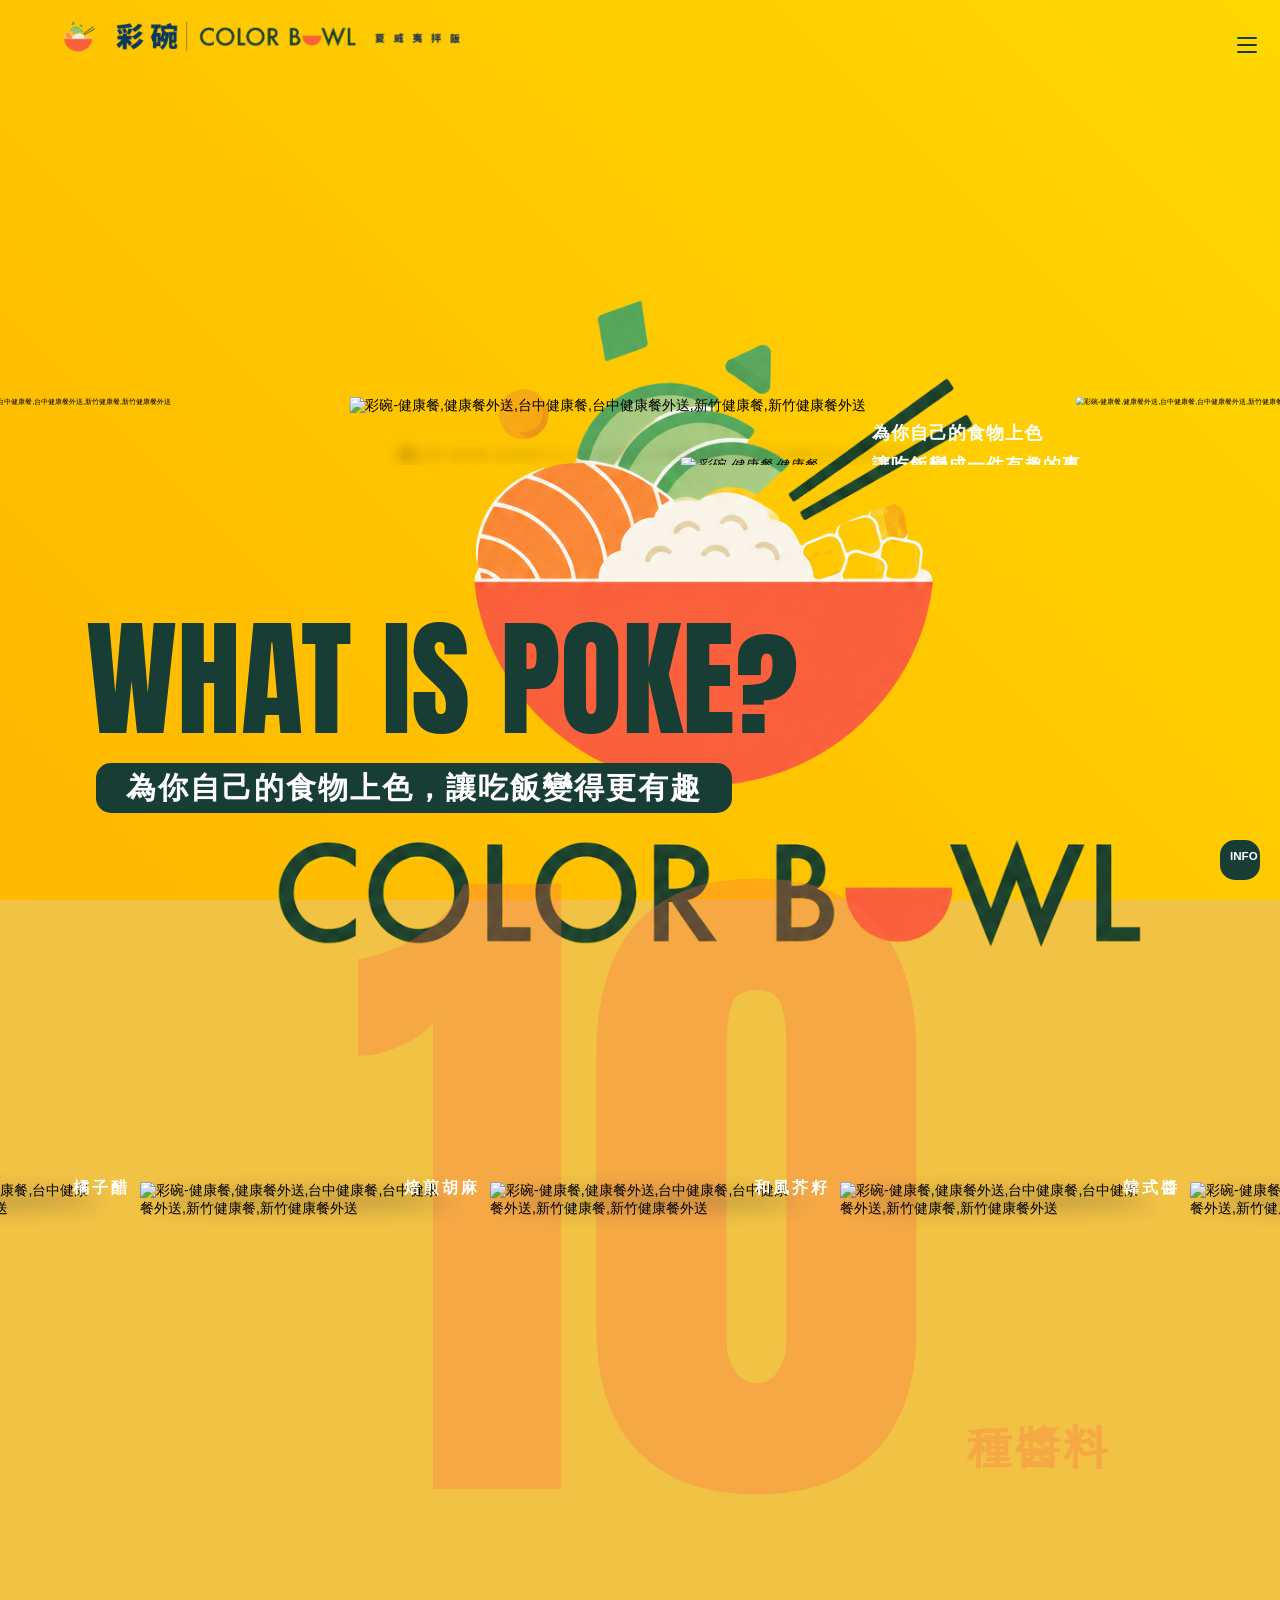
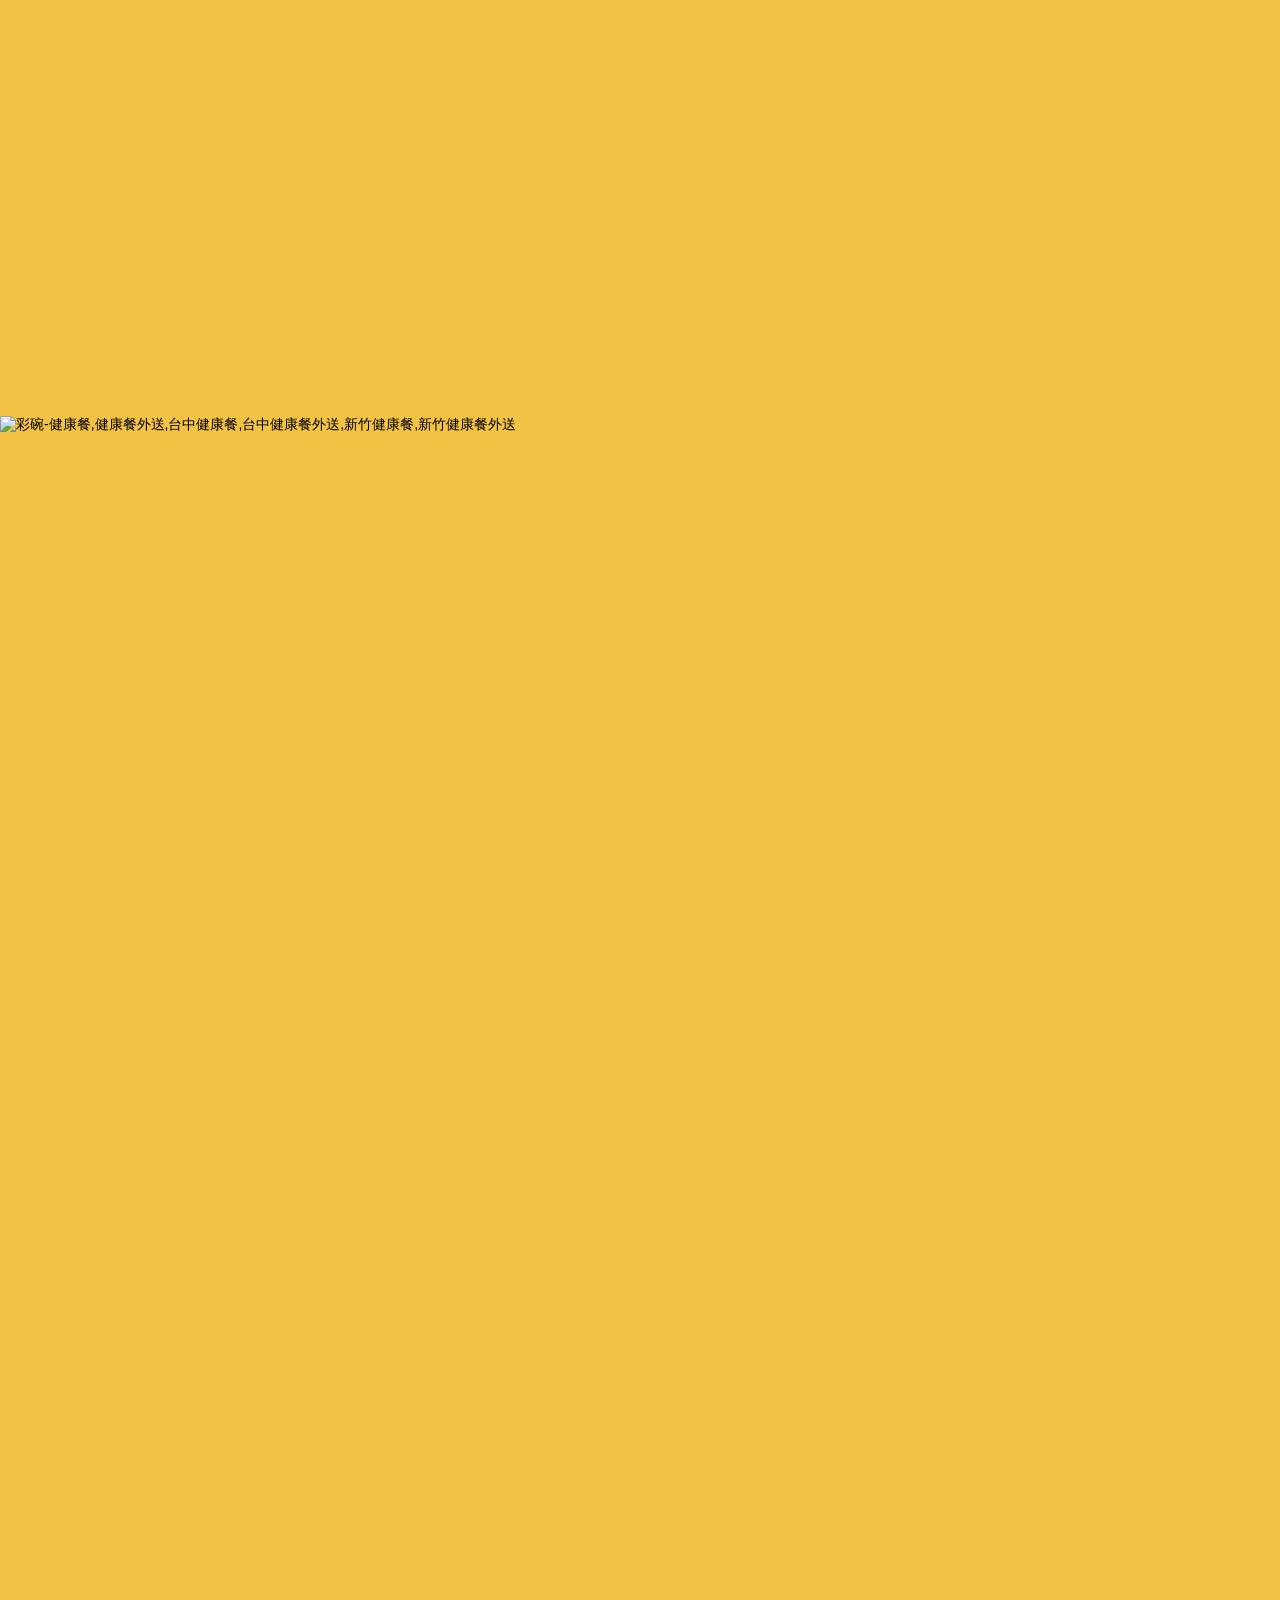
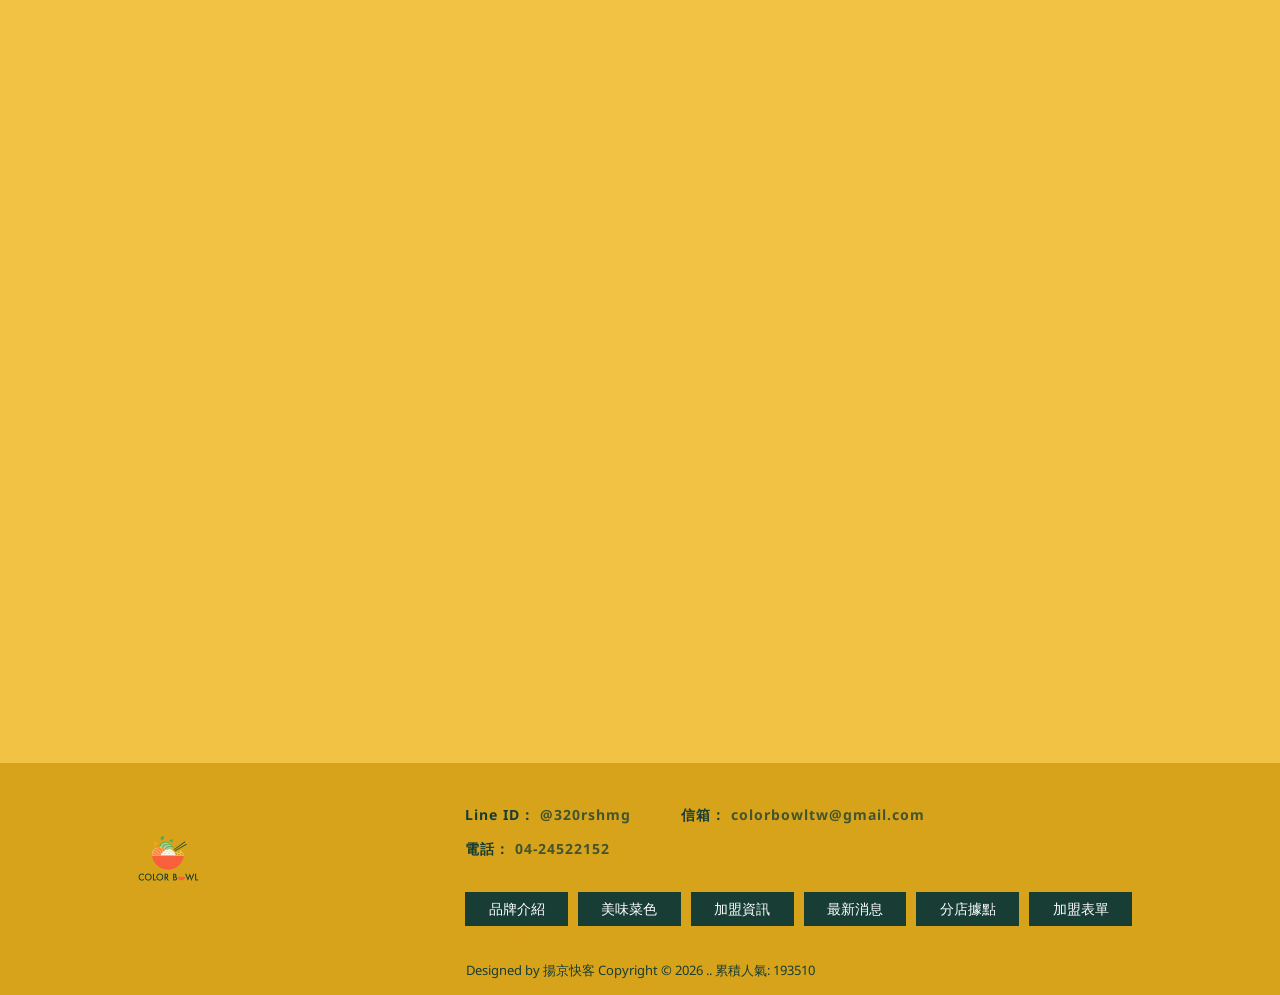
==== commit a4356ef4: "修正首頁左右碗圖片顯示" ====
--- a/index.html
+++ b/index.html
@@ -504,14 +504,17 @@
          spaceBetween: 50,
          slidesPerView: 1.1,
        },
-		 601: {
-         slidesPerView: 1.5,
+       601: {
+         slidesPerView: 2.2,
        },
        769: {
-         slidesPerView: 1.8,
+         slidesPerView: 2.6,
        },
 		 901: {
-         slidesPerView: 2,
+         slidesPerView: 2.6,
+       },
+       1201: {
+         slidesPerView: 2.2,
        },
 		 1441: {
          slidesPerView: 1.8,
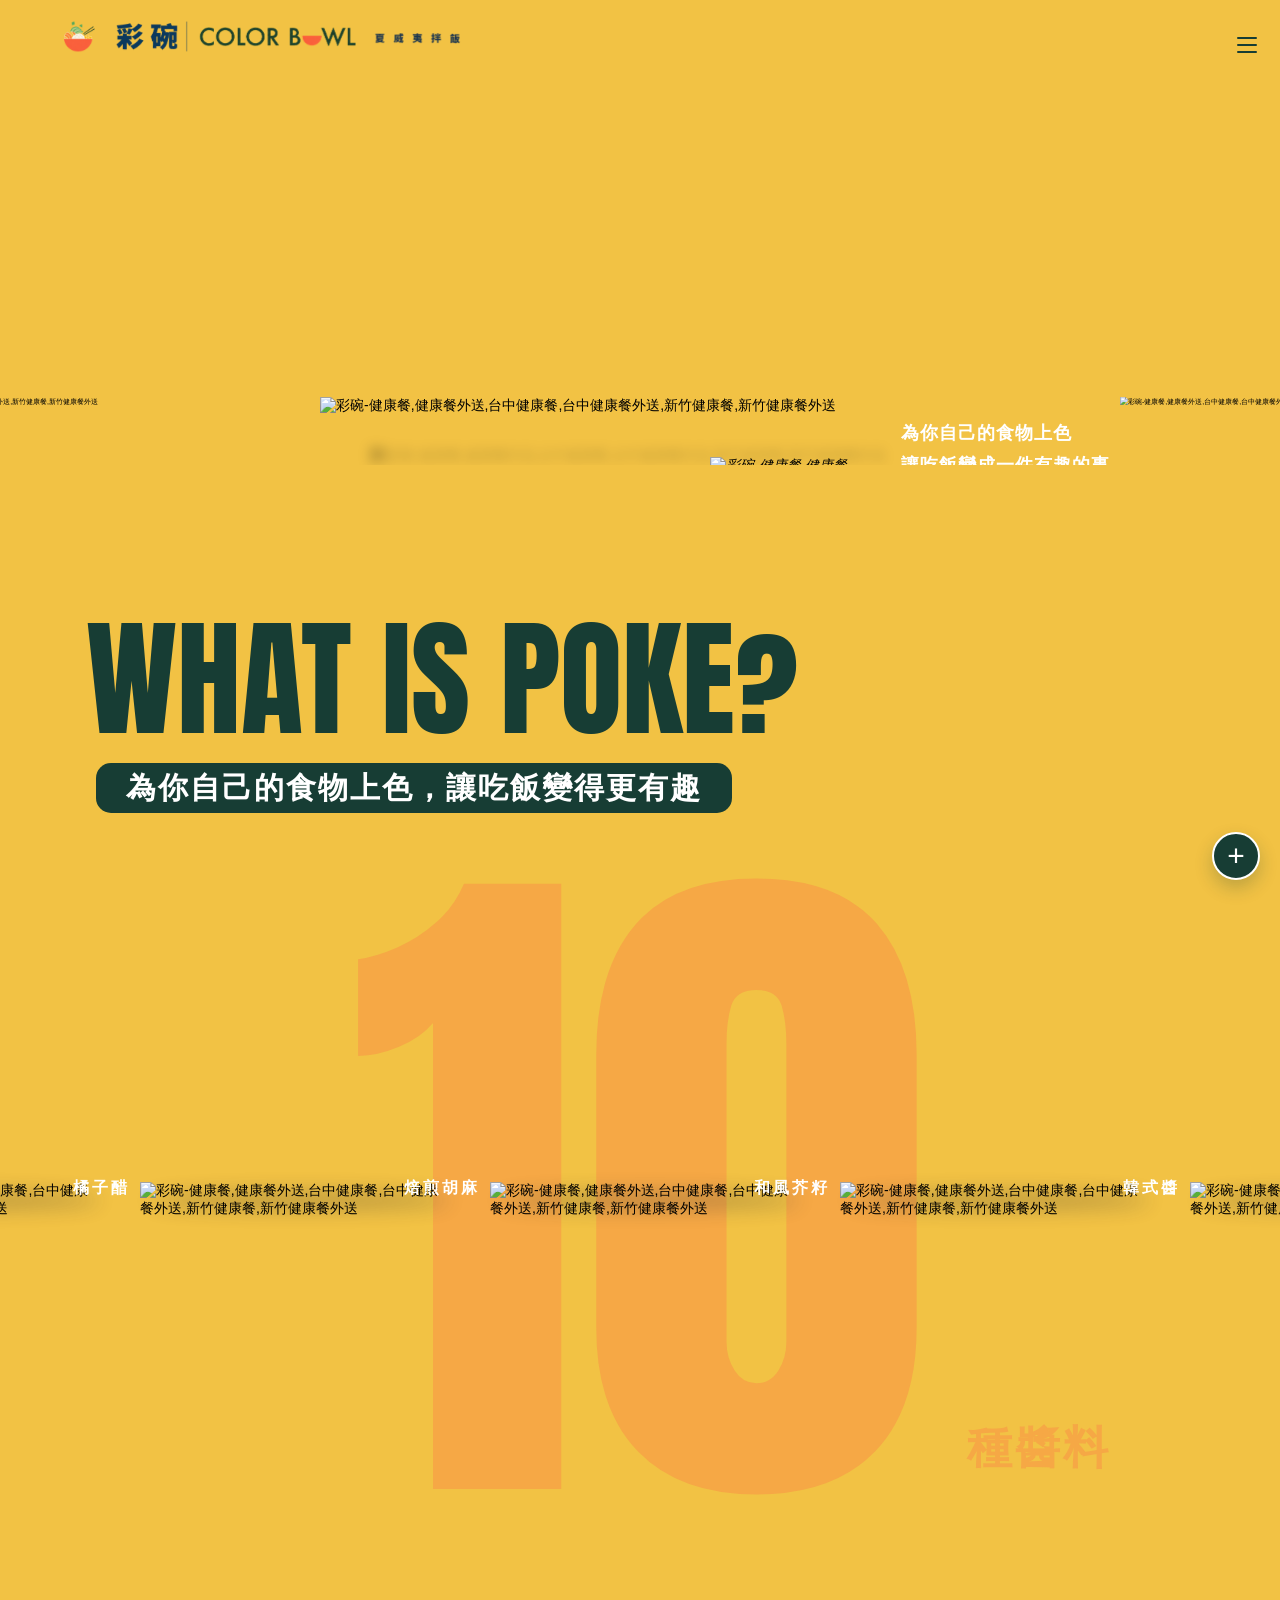
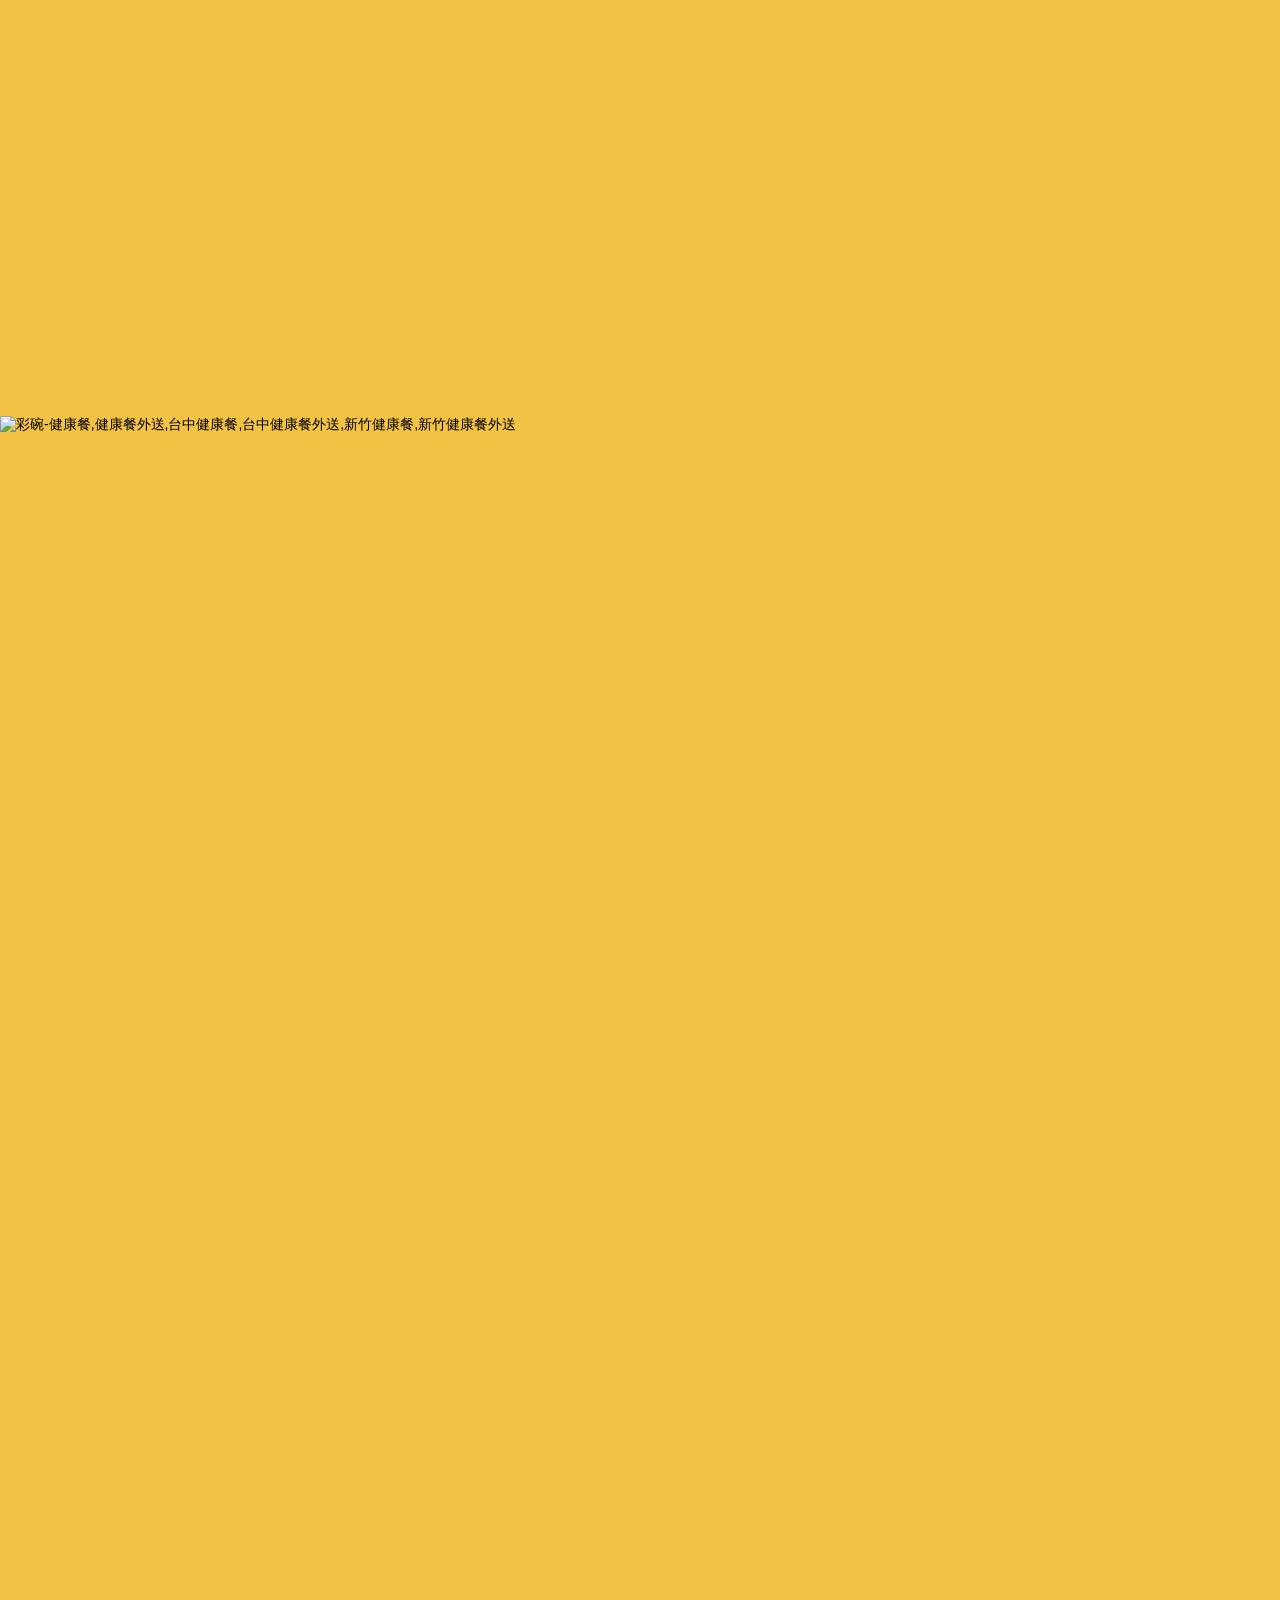
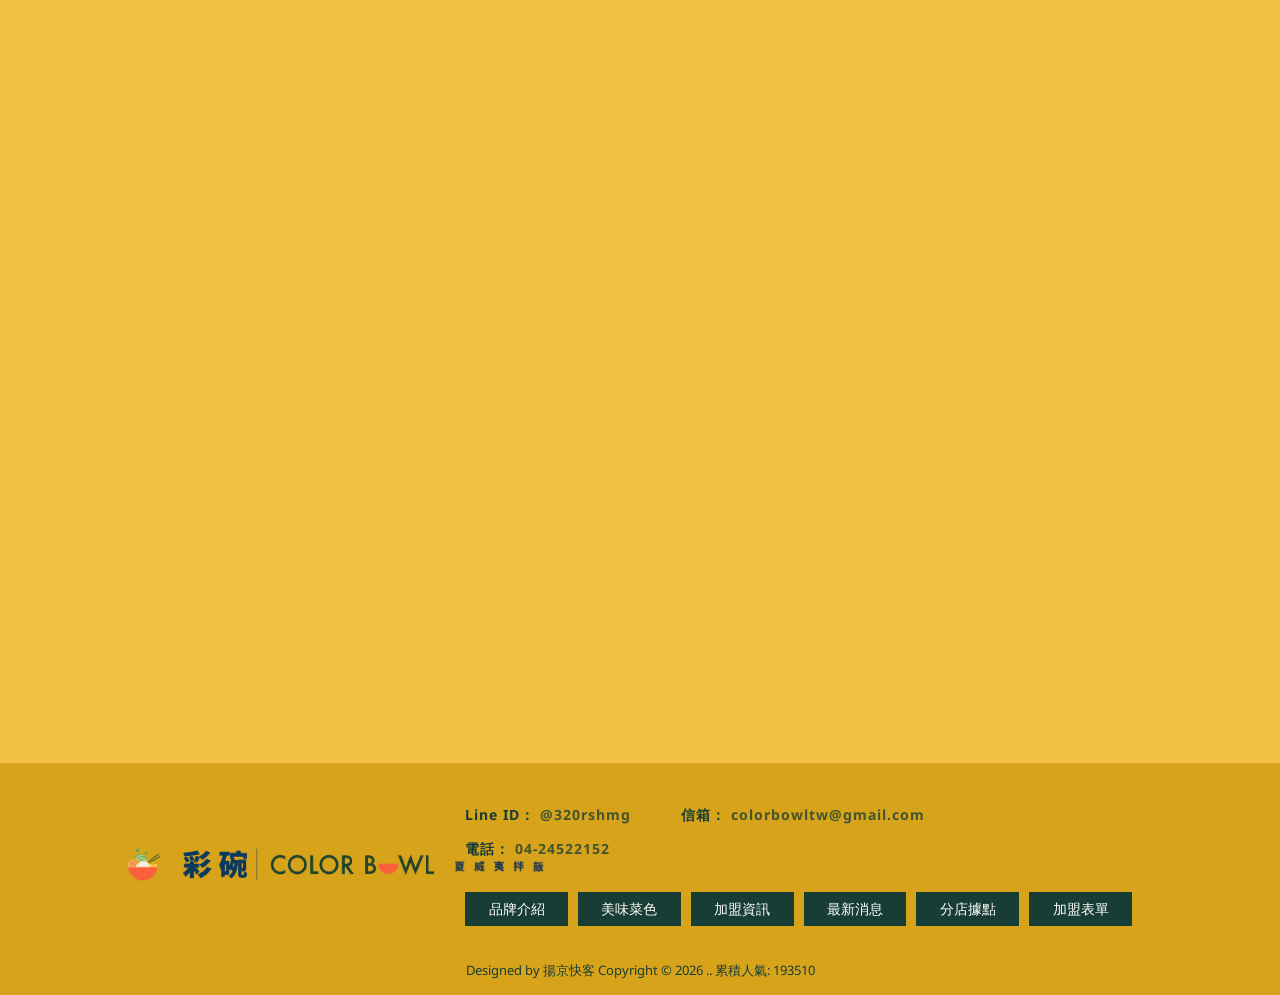
==== commit 26bf562e: "修正首頁 logo 與點餐整理版面" ====
--- a/index.html
+++ b/index.html
@@ -113,16 +113,7 @@
 
 
     <script>
-      (function () {
-        var introKey = "colorbowlLogoIntroSeen";
-        try {
-          if (sessionStorage.getItem(introKey) === "1") {
-            document.documentElement.classList.add("skip-logo-intro");
-          } else {
-            sessionStorage.setItem(introKey, "1");
-          }
-        } catch (error) {}
-      })();
+      document.documentElement.classList.add("skip-logo-intro");
     </script>
     <!-- NEW LOGO LOADING ANIMATION -->
     <style>
@@ -136,6 +127,9 @@
       }
       .skip-logo-intro [data-animate-in].in-view.wait {
         transition-delay: 0s !important;
+      }
+      .skip-logo-intro #hero-logo-container {
+        display: none !important;
       }
       .skip-logo-intro .pageIndex .header_area .stellarnav .menu-toggle,
       .skip-logo-intro .pageIndex .stellarnav .call-btn-mobile,
@@ -504,17 +498,14 @@
          spaceBetween: 50,
          slidesPerView: 1.1,
        },
-       601: {
-         slidesPerView: 2.2,
+		 601: {
+         slidesPerView: 1.5,
        },
        769: {
-         slidesPerView: 2.6,
+         slidesPerView: 1.8,
        },
 		 901: {
-         slidesPerView: 2.6,
-       },
-       1201: {
-         slidesPerView: 2.2,
+         slidesPerView: 2,
        },
 		 1441: {
          slidesPerView: 1.8,
--- a/css/custom.css
+++ b/css/custom.css
@@ -3933,18 +3933,77 @@
 .fa-facebook-f::before { content: "FB"; font-size: 0.76em; }
 .fa-line::before { content: "LINE"; font-size: 0.62em; }
 .fa-instagram::before { content: "IG"; font-size: 0.76em; }
-.fa-lightbulb::before { content: "INFO"; font-size: 0.58em; }
-.fa-xmark::before { content: "X"; font-size: 0.8em; }
+.linksBtn {
+    border: 2px solid #ffffff;
+    border-radius: 50%;
+    box-shadow: 0 8px 18px rgba(23, 61, 52, 0.24);
+    height: 48px;
+    width: 48px;
+}
+
+.fa-lightbulb::before {
+    background: none !important;
+    color: #ffffff;
+    content: "+" !important;
+    font-family: Arial, sans-serif;
+    font-size: 30px;
+    font-weight: 400;
+    height: auto !important;
+    line-height: 1;
+    width: auto !important;
+}
+
+.fa-xmark::before {
+    background: none !important;
+    color: #ffffff;
+    content: "\00d7" !important;
+    font-family: Arial, sans-serif;
+    font-size: 30px;
+    font-weight: 400;
+    height: auto !important;
+    line-height: 1;
+    width: auto !important;
+}
+
+.linksBtn:hover .fa-lightbulb::before,
+.linksBtn:hover .fa-xmark::before {
+    color: #173D34;
+}
 .fa-arrow-right::before,
 .fa-right-to-bracket::before,
 .fa-right-from-bracket::before { content: ">"; }
 .footer_logo img {
-    width: auto !important;
-    max-height: 80px !important;
-    display: inline-block;
+    display: block;
+    height: 82px !important;
+    max-height: 82px !important;
+    opacity: 0;
+    width: 420px !important;
+}
+
+.footer_logo a {
+    background: url("../images/nav_logo_colorbowl_new.png") center / contain no-repeat;
+    display: block;
+    height: 82px;
+    max-width: min(420px, 86vw);
+    width: 420px;
+}
+
+.footer_logo {
+    max-width: min(420px, 86vw);
 }
 @media screen and (max-width: 768px) {
     .nav-brand img {
         max-height: 45px !important;
     }
-}
+
+    .footer_logo a,
+    .footer_logo img {
+        height: 58px !important;
+        max-height: 58px !important;
+        width: 300px !important;
+    }
+
+    .footer_logo {
+        max-width: min(300px, 86vw);
+    }
+}
